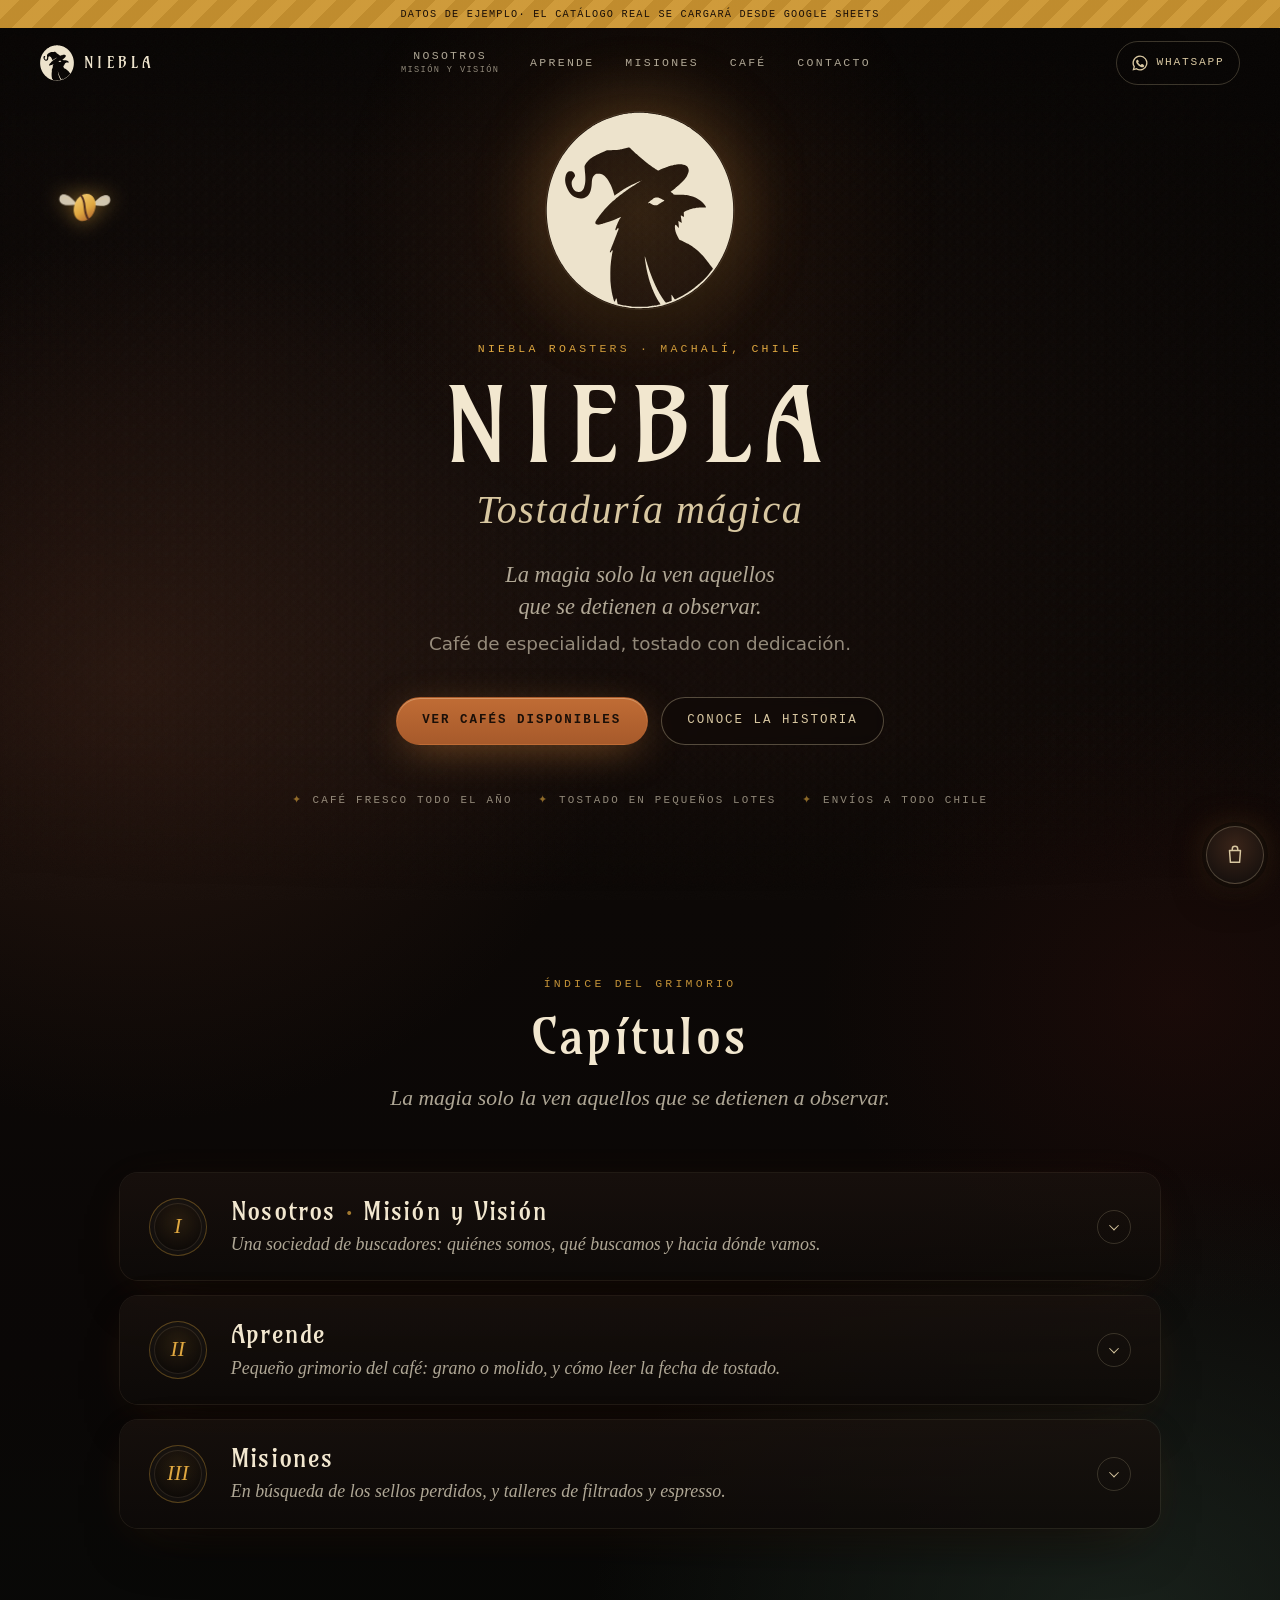
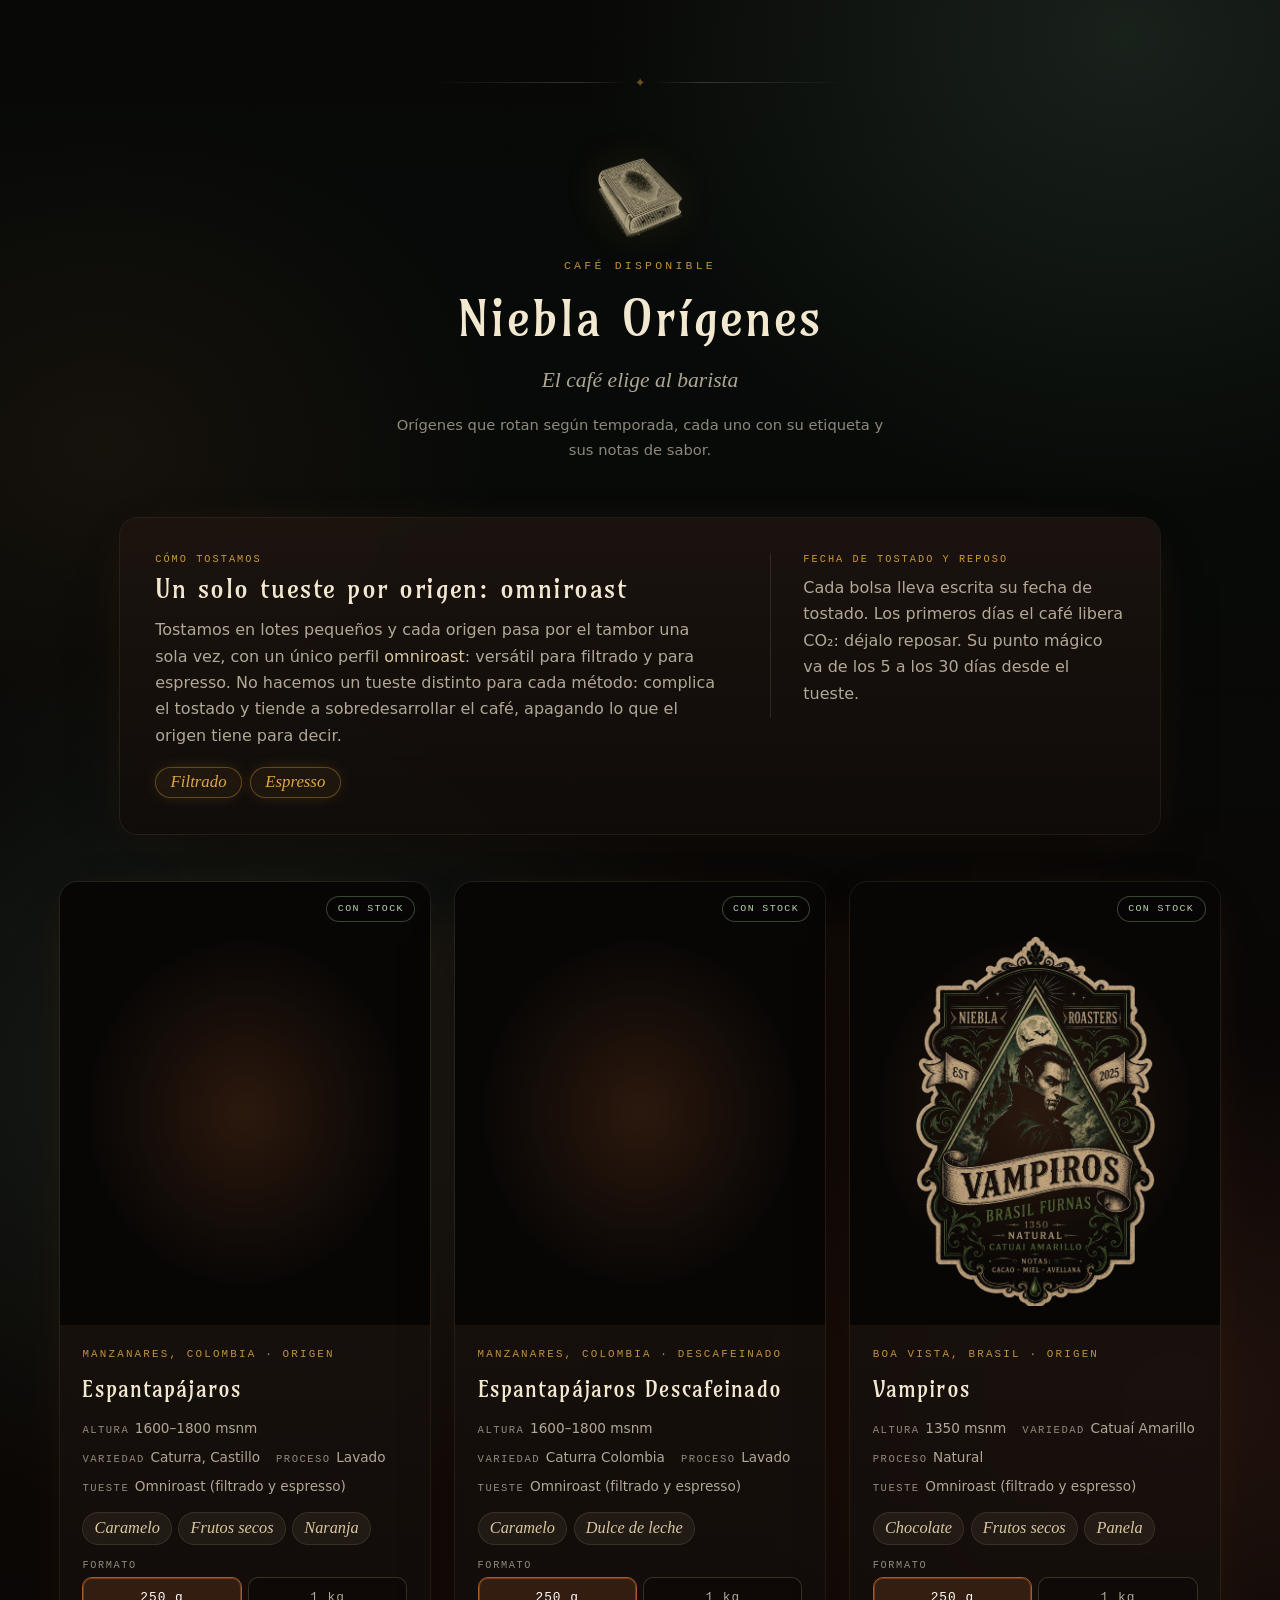
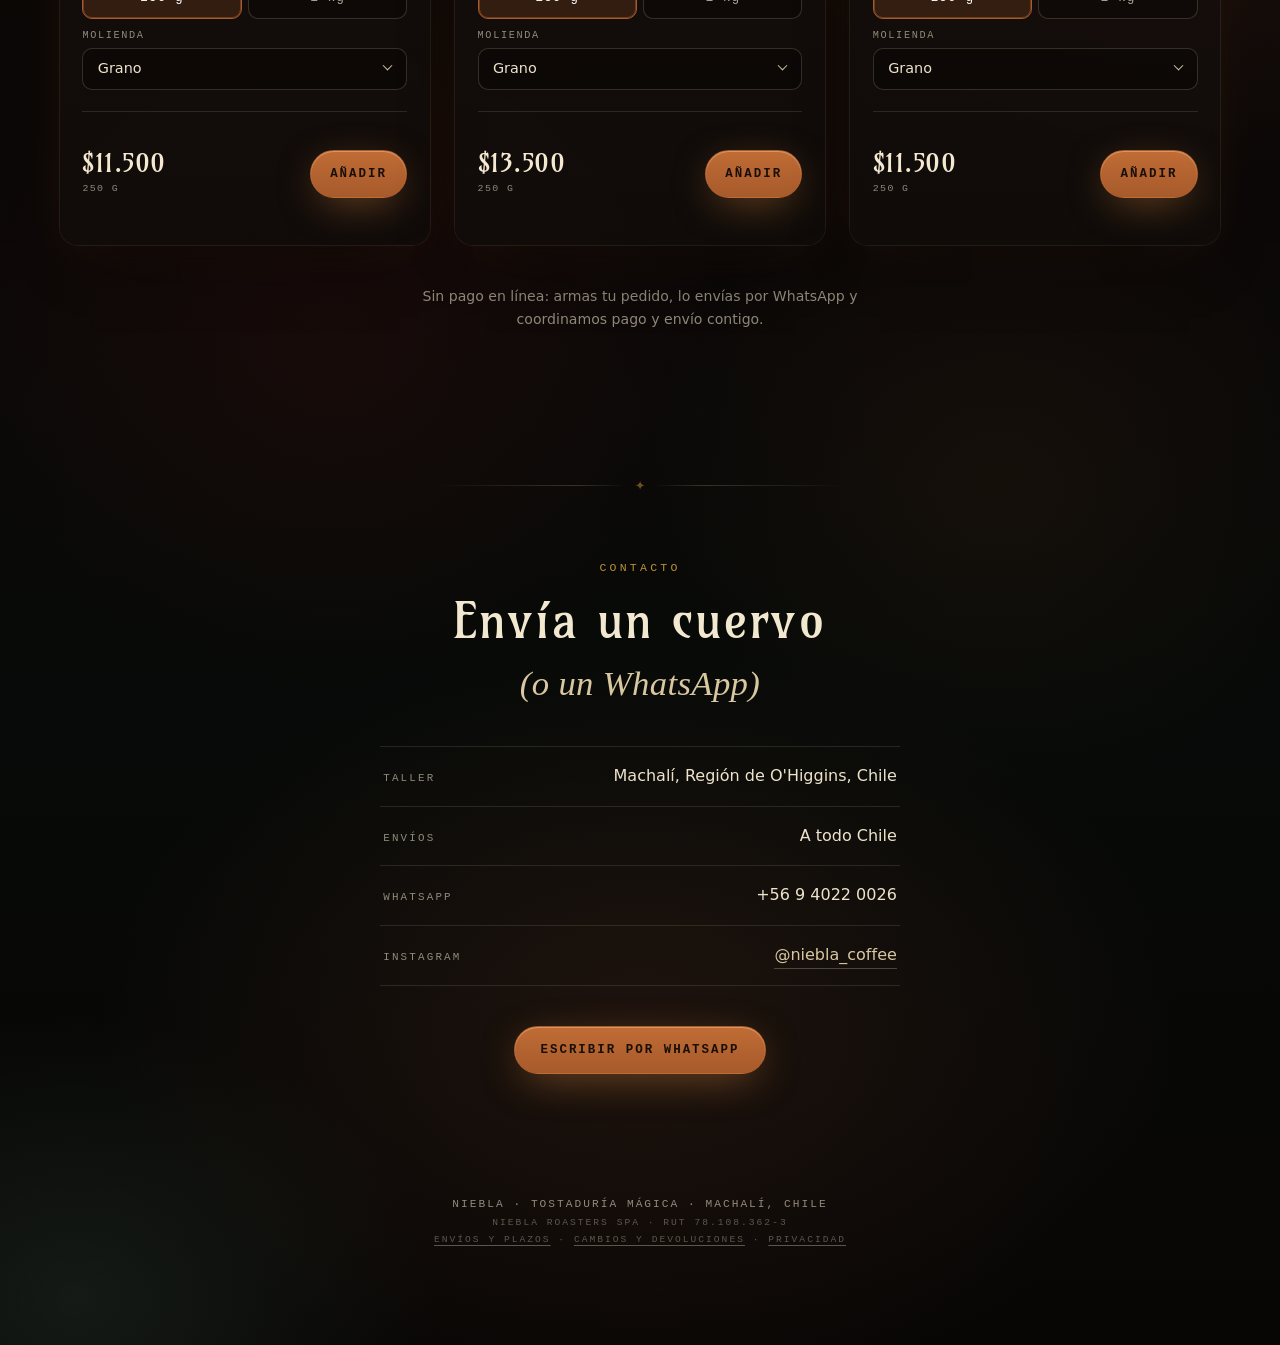
==== index.html @ 3a35108a "Vuelo orgánico del grano dorado: rumbo suave, inclinación, flotación y aleteo" ====
<!doctype html>
<html lang="es-CL">
<head>
  <meta charset="utf-8">
  <meta http-equiv="Content-Security-Policy" content="default-src 'self'; script-src 'self' 'sha256-qOhFsq0QMV2REqNwk5hGH5bZE9SkX6gt6yeyKdYPv+U='; style-src 'self' 'unsafe-inline' https://fonts.googleapis.com; font-src 'self' https://fonts.gstatic.com; img-src 'self' data: https:; connect-src 'self' https://docs.google.com https://*.googleusercontent.com https://script.google.com; manifest-src 'self'; base-uri 'self'; object-src 'none'; form-action 'self' https://wa.me https://api.whatsapp.com; upgrade-insecure-requests">
  <meta name="viewport" content="width=device-width, initial-scale=1, viewport-fit=cover">
  <title>Niebla · Tostaduría mágica en Machalí, Chile | Café de especialidad</title>
  <meta name="description" content="Niebla es una tostaduría de café de especialidad en Machalí, Chile. Café tostado con dedicación en pequeños lotes, talleres de filtrados y espresso. Envíos a todo Chile.">
  <meta name="theme-color" content="#080605">
  <link rel="icon" href="assets/niebla-emblema-solido.svg" type="image/svg+xml">
  <link rel="icon" href="assets/favicon-32.png" type="image/png" sizes="32x32">
  <link rel="icon" href="assets/favicon-192.png" type="image/png" sizes="192x192">
  <link rel="apple-touch-icon" href="assets/apple-touch-icon.png">
  <!-- URL pública (GitHub Pages). Si se usa dominio propio, cambiarla aquí, en og:*, JSON-LD y SITE_URL de app.js -->
  <link rel="canonical" href="https://nieblacoffee.cl/">

  <!-- Open Graph / redes -->
  <meta property="og:type" content="website">
  <meta property="og:locale" content="es_CL">
  <meta property="og:site_name" content="Niebla · Tostaduría mágica">
  <meta property="og:title" content="Niebla · Tostaduría mágica — Café de especialidad en Machalí">
  <meta property="og:description" content="Café de especialidad tostado con dedicación en Machalí, Chile. Mira el café disponible y pide directo por WhatsApp. Envíos a todo Chile.">
  <meta property="og:url" content="https://nieblacoffee.cl/">
  <meta property="og:image" content="https://nieblacoffee.cl/assets/og-niebla.jpg?v=3">
  <meta property="og:image:width" content="1200">
  <meta property="og:image:height" content="630">
  <meta name="twitter:card" content="summary_large_image">

  <link rel="preconnect" href="https://fonts.googleapis.com">
  <link rel="preconnect" href="https://fonts.gstatic.com" crossorigin>
  <link rel="preload" href="assets/fonts/amarante.woff2" as="font" type="font/woff2" crossorigin>
  <link href="https://fonts.googleapis.com/css2?family=Cormorant+Garamond:ital,wght@0,400;0,500;1,400;1,500&family=Inter:wght@400;500;600&family=IBM+Plex+Mono:wght@400;500&display=swap" rel="stylesheet">
  <link rel="stylesheet" href="styles.css?v=20261102f">
  <script>document.documentElement.classList.add("js")</script>

  <script type="application/ld+json">
  {
    "@context": "https://schema.org",
    "@type": ["Store", "CafeOrCoffeeShop"],
    "@id": "https://nieblacoffee.cl/#niebla",
    "name": "Niebla | Tostaduría mágica",
    "alternateName": "Niebla Roasters",
    "description": "Tostaduría de café de especialidad en Machalí, Chile. Tostado con dedicación. Envíos a todo Chile.",
    "url": "https://nieblacoffee.cl/",
    "logo": "https://nieblacoffee.cl/assets/niebla-emblema-solido.png",
    "image": "https://nieblacoffee.cl/assets/og-niebla.jpg?v=3",
    "telephone": "+56940220026",
    "servesCuisine": "Café de especialidad",
    "priceRange": "$$",
    "currenciesAccepted": "CLP",
    "address": {
      "@type": "PostalAddress",
      "addressLocality": "Machalí",
      "addressRegion": "Región del Libertador General Bernardo O'Higgins",
      "addressCountry": "CL"
    },
    "areaServed": { "@type": "Country", "name": "Chile" },
    "sameAs": ["https://www.instagram.com/niebla_coffee/"]
  }
  </script>
</head>
<body>
  <a class="skip" href="#cafe">Saltar al café disponible</a>

  <!-- Atmósfera: gradiente continuo + niebla + grano. Todo detrás del contenido. -->
  <div class="atmos" aria-hidden="true"></div>
  <canvas id="fog" aria-hidden="true"></canvas>
  <div class="grain" aria-hidden="true"></div>

  <div id="dev-banner" class="dev-banner" hidden>Datos de ejemplo<span class="dev-banner__more"> · el catálogo real se cargará desde Google Sheets</span></div>

  <header class="nav" id="nav">
    <a href="#portada" class="nav__brand" aria-label="Niebla, ir al inicio">
      <img src="assets/niebla-emblema.svg" alt="" width="34" height="36">
      <span>Niebla</span>
    </a>
    <nav class="nav__links" aria-label="Secciones">
      <a href="#nosotros" data-nav="nosotros" class="nav__stack"><span>Nosotros</span><span class="sr-only"> · </span><small>Misión y Visión</small></a>
      <a href="#aprende" data-nav="aprende">Aprende</a>
      <a href="#misiones" data-nav="misiones">Misiones</a>
      <a href="#cafe" data-nav="cafe">Café</a>
      <a href="#contacto" data-nav="contacto">Contacto</a>
    </nav>
    <div class="nav__actions">
    <a class="nav__wa js-wa" data-wa="Hola Niebla, vengo desde la web y tengo una consulta." href="https://wa.me/56940220026" target="_blank" rel="noopener" aria-label="Escribir por WhatsApp">
      <svg viewBox="0 0 24 24" width="18" height="18" aria-hidden="true"><path fill="currentColor" d="M12 2a10 10 0 0 0-8.6 15.1L2 22l5-1.3A10 10 0 1 0 12 2Zm0 18.2a8.2 8.2 0 0 1-4.2-1.2l-.3-.2-3 .8.8-2.9-.2-.3A8.2 8.2 0 1 1 12 20.2Zm4.5-6.1c-.2-.1-1.5-.7-1.7-.8-.2-.1-.4-.1-.6.1l-.8 1c-.1.2-.3.2-.5.1a6.7 6.7 0 0 1-3.3-2.9c-.3-.4.2-.4.7-1.3.1-.2 0-.3 0-.4l-.8-1.8c-.2-.5-.4-.4-.6-.4h-.5a1 1 0 0 0-.7.3 3 3 0 0 0-.9 2.2 5.2 5.2 0 0 0 1.1 2.8 11.9 11.9 0 0 0 4.6 4c1.7.7 2.3.8 3.2.7.5-.1 1.5-.6 1.7-1.2.2-.6.2-1.1.1-1.2l-.5-.2Z"/></svg>
      <span>WhatsApp</span>
    </a>
    <button class="nav__toggle" id="menu-toggle" type="button" aria-expanded="false" aria-controls="menu" aria-label="Abrir menú">
      <span class="nav__burger" aria-hidden="true"><i></i><i></i><i></i></span>
    </button>
    </div>
  </header>

  <!-- Menú de celular: panel lateral con el índice de capítulos -->
  <div class="menu" id="menu" hidden>
    <div class="menu__backdrop" data-close-menu></div>
    <nav class="menu__panel" aria-label="Menú principal">
      <p class="menu__kicker">Índice del grimorio</p>
      <ol class="menu__list">
        <li><a href="#nosotros" data-nav="nosotros"><span class="menu__n">I</span><span class="menu__t">Nosotros<span class="sr-only"> · </span><small class="menu__sub">Misión y Visión</small></span></a></li>
        <li><a href="#aprende" data-nav="aprende"><span class="menu__n">II</span><span class="menu__t">Aprende</span></a></li>
        <li><a href="#misiones" data-nav="misiones"><span class="menu__n">III</span><span class="menu__t">Misiones</span></a></li>
        <li><a href="#cafe" data-nav="cafe"><span class="menu__n menu__n--glyph">✦</span><span class="menu__t">Café</span></a></li>
        <li><a href="#contacto" data-nav="contacto"><span class="menu__n menu__n--glyph">✦</span><span class="menu__t">Contacto</span></a></li>
      </ol>
      <p class="menu__foot">Machalí, Chile · Envíos a todo Chile<br><a href="https://www.instagram.com/niebla_coffee/" target="_blank" rel="noopener">@niebla_coffee</a></p>
    </nav>
  </div>

  <main>
    <!-- PORTADA -->
    <section id="portada" class="hero">
      <div class="hero__inner">
        <div class="hero__medallion reveal">
          <img src="assets/niebla-emblema.svg" alt="Niebla" width="200" height="210">
        </div>
        <p class="kicker reveal">Niebla Roasters · Machalí, Chile</p>
        <h1 class="hero__title reveal">Niebla<span class="hero__dash"> — </span><em>Tostaduría mágica</em></h1>
        <p class="hero__tagline reveal">La magia solo la ven aquellos que se detienen a observar.<br><span>Café de especialidad, tostado con dedicación.</span></p>
        <div class="hero__cta reveal">
          <a href="#cafe" class="btn btn--primary">Ver cafés disponibles</a>
          <a href="#nosotros" class="btn btn--ghost">Conoce la historia</a>
        </div>
        <ul class="hero__claims reveal" aria-label="Lo que nos define">
          <li>Café fresco todo el año</li>
          <li>Tostado en pequeños lotes</li>
          <li>Envíos a todo Chile</li>
        </ul>
      </div>
    </section>

    <!-- CAPÍTULOS: índice seleccionable. El contenido completo queda en el DOM (SEO); se despliega al tocar. -->
    <section id="capitulos" class="section chapters" aria-labelledby="capitulos-title">
      <div class="wrap">
        <header class="section__head section__head--center reveal">
          <p class="kicker">Índice del grimorio</p>
          <h2 id="capitulos-title">Capítulos</h2>
          <p class="section__sub">La magia solo la ven aquellos que se detienen a observar.</p>
        </header>
        <div class="chapters__list reveal">
        <article class="chapter" id="nosotros">
          <h3 class="chapter__h">
            <button class="chapter__toggle" type="button" id="nosotros-tab" aria-expanded="false" aria-controls="nosotros-body">
              <span class="chapter__seal" aria-hidden="true"><span>I</span></span>
              <span class="chapter__txt">
                <span class="chapter__title">Nosotros <span class="chapter__dot">·</span> Misión y Visión</span>
                <span class="chapter__teaser">Una sociedad de buscadores: quiénes somos, qué buscamos y hacia dónde vamos.</span>
              </span>
              <span class="chapter__chev" aria-hidden="true"></span>
            </button>
          </h3>
          <div class="chapter__body" id="nosotros-body" role="region" aria-labelledby="nosotros-tab">
            <div class="chapter__clip">
              <div class="chapter__mist" aria-hidden="true"></div>
              <div class="chapter__content story story__grid">
            <header class="section__head">
              <img class="emblem emblem--hat" src="assets/emblema-sombrero.webp" alt="" width="360" height="327" loading="lazy" decoding="async">
              <h4 class="chapter__display">Detrás de la niebla</h4>
            </header>
            <div class="story__text">
              <h3 class="story__label">¿Quiénes somos?</h3>
              <p class="lead">Somos una sociedad de buscadores.</p>
              <p>Personas que alguna vez probaron el café de Niebla y sintieron que algo cambió. No nos definimos por títulos ni etiquetas, sino por la inquietud que nos une. Somos lectores, pensadores, creadores, observadores. Nos inspira la alquimia del conocimiento, pero con los pies en la tierra: trabajamos con productores comprometidos, tostamos con precisión, y servimos con intención. Niebla no es solo un lugar, es una forma de ver.</p>
            </div>
            <ul class="story__pillars story__pillars--two">
              <li class="card"><span class="pillar__n">i</span><h3>Misión</h3><p>En Niebla, buscamos cultivar momentos de pausa y profundidad. Nuestra misión es ofrecer café que inspire conversación, reflexión y descubrimiento. Cada taza es una invitación a explorar lo invisible: lo que se piensa, lo que se siente, lo que se transforma. Trabajamos con respeto por el origen, atención al detalle y una curiosidad constante por lo que aún no sabemos.</p></li>
              <li class="card"><span class="pillar__n">ii</span><h3>Visión</h3><p>Queremos ser un punto de encuentro para quienes valoran el conocimiento, la sensibilidad y la búsqueda. En Niebla, el café no es solo bebida: es lenguaje, es ritual, es herramienta. Imaginamos una comunidad que crece a través del intercambio, donde cada persona que ha probado nuestro café se convierte en parte de una red silenciosa pero vibrante. Una sociedad que evoluciona con cada conversación, cada idea compartida, cada taza servida.</p></li>
            </ul>

              </div>
            </div>
          </div>
        </article>
        <article class="chapter" id="aprende">
          <h3 class="chapter__h">
            <button class="chapter__toggle" type="button" id="aprende-tab" aria-expanded="false" aria-controls="aprende-body">
              <span class="chapter__seal" aria-hidden="true"><span>II</span></span>
              <span class="chapter__txt">
                <span class="chapter__title">Aprende</span>
                <span class="chapter__teaser">Pequeño grimorio del café: grano o molido, y cómo leer la fecha de tostado.</span>
              </span>
              <span class="chapter__chev" aria-hidden="true"></span>
            </button>
          </h3>
          <div class="chapter__body" id="aprende-body" role="region" aria-labelledby="aprende-tab">
            <div class="chapter__clip">
              <div class="chapter__mist" aria-hidden="true"></div>
              <div class="chapter__content learn">
            <header class="section__head section__head--center">
              <h4 class="chapter__display">Pequeño grimorio del café</h4>
              <p class="section__sub">Lo justo para elegir mejor y preparar con intención.</p>
            </header>

            <div class="learn__grid">
              <article class="card learn__card">
                <p class="learn__tag">Grano o molido</p>
                <h3>El aroma vive en el grano</h3>
                <p>Molido, el café pierde aromas en días. Si tienes molino, compra en grano y muele justo antes. Si no, te lo molemos según tu método.</p>
              </article>
              <article class="card learn__card learn__card--date">
                <p class="learn__tag">Cómo leer la fecha de tostado</p>
                <h3>El café también necesita reposar</h3>
                <ol class="timeline">
                  <li><strong>Días 0–4</strong><span>Recién salido del tambor. Libera CO₂; espera un poco.</span></li>
                  <li><strong>Días 5–30</strong><span>Punto mágico: aromas y dulzor en su mejor momento.</span></li>
                  <li><strong>30–60 días</strong><span>Sigue rico, pero se va apagando. Guárdalo cerrado, lejos de luz y calor.</span></li>
                </ol>
                <p class="learn__foot">Por eso cada bolsa de Niebla lleva escrita su fecha de tostado, no solo una fecha de vencimiento.</p>
              </article>
            </div>

              </div>
            </div>
          </div>
        </article>
        <article class="chapter" id="misiones">
          <h3 class="chapter__h">
            <button class="chapter__toggle" type="button" id="misiones-tab" aria-expanded="false" aria-controls="misiones-body">
              <span class="chapter__seal" aria-hidden="true"><span>III</span></span>
              <span class="chapter__txt">
                <span class="chapter__title">Misiones</span>
                <span class="chapter__teaser">En búsqueda de los sellos perdidos, y talleres de filtrados y espresso.</span>
              </span>
              <span class="chapter__chev" aria-hidden="true"></span>
            </button>
          </h3>
          <div class="chapter__body" id="misiones-body" role="region" aria-labelledby="misiones-tab">
            <div class="chapter__clip">
              <div class="chapter__mist" aria-hidden="true"></div>
              <div class="chapter__content missions">
            <header class="section__head section__head--center">
              <h4 class="chapter__display">En búsqueda de los sellos perdidos</h4>
              <p class="section__sub">Brujos y brujas de Niebla: una nueva misión ha comenzado.</p>
            </header>
            <p class="quest__intro">Cada bolsa de 250 g guarda un secreto perteneciente a la orden. Dos pruebas, dos recompensas:</p>
            <div class="missions__grid quest__grid">
              <article class="card mission quest">
                <p class="learn__tag">Primera prueba</p>
                <h3>Las tarjetas de Niebla</h3>
                <p>Reúne cinco tarjetas de Niebla y obtén un 10% de descuento en tu próxima compra.</p>
                <p class="mission__price"><span>5 tarjetas</span> = 10% de descuento</p>
              </article>
              <article class="card mission quest">
                <p class="learn__tag">Segunda prueba</p>
                <h3>Los sellos de lacre</h3>
                <p>Reúne diez sellos de lacre y canjéalos por un café de 100 g seleccionado al azar por el brujo tostador.</p>
                <p class="mission__price"><span>10 sellos</span> = 1 café de 100 g</p>
              </article>
            </div>
            <p class="quest__foot">El destino decidirá qué origen llega a tus manos: Colombia, Brasil, Bolivia u otros cafés ocultos dentro de nuestra colección. Cada tarjeta y cada sello son prueba de tu recorrido dentro de la sociedad secreta del café. <em>La búsqueda ya comenzó.</em></p>

            <header class="section__head section__head--center missions__sub">
              <p class="kicker">Talleres</p>
              <h4 class="chapter__display">Talleres para aprendices</h4>
              <p class="section__sub">Jornadas prácticas para entender el café más allá de una receta.</p>
            </header>
            <div class="missions__grid">
              <article class="card mission">
                <h3>Atelier de Filtrados</h3>
                <p>Extracción y TDS, calibración de recetas, agua, percolación e inmersión, y cómo conservar tu café.</p>
                <p class="mission__price"><span>$60.000</span> por alumno</p>
              </article>
              <article class="card mission">
                <h3>Atelier de Espresso</h3>
                <p>Uso de la máquina, fundamentos de extracción, distribución y tampeo, y cómo calibrar un café desde cero.</p>
                <p class="mission__price"><span>$80.000</span> por alumno</p>
              </article>
            </div>
            <p class="missions__cta"><a class="btn btn--ghost" href="#contacto">Consultar talleres</a></p>

              </div>
            </div>
          </div>
        </article>
        </div>
      </div>
    </section>

    <!-- CAFÉ DISPONIBLE (Niebla Orígenes): siempre visible -->
    <section id="cafe" class="section shop">
      <div class="wrap">
        <header class="section__head section__head--center reveal">
          <img class="emblem emblem--book" src="assets/emblema-libro.webp" alt="" width="360" height="337" loading="lazy" decoding="async">
          <p class="kicker">Café disponible</p>
          <h2>Niebla Orígenes</h2>
          <p class="section__sub">El café elige al barista</p>
          <p class="section__note">Orígenes que rotan según temporada, cada uno con su etiqueta y sus notas de sabor.</p>
        </header>
        <div class="card roast-intro reveal">
          <div class="roast-intro__main">
            <p class="learn__tag">Cómo tostamos</p>
            <h3>Un solo tueste por origen: omniroast</h3>
            <p>Tostamos en lotes pequeños y cada origen pasa por el tambor una sola vez, con un único perfil <strong>omniroast</strong>: versátil para filtrado y para espresso. No hacemos un tueste distinto para cada método: complica el tostado y tiende a sobredesarrollar el café, apagando lo que el origen tiene para decir.</p>
            <ul class="omni__uses" aria-label="Sirve para"><li>Filtrado</li><li>Espresso</li></ul>
          </div>
          <div class="roast-intro__side">
            <p class="learn__tag">Fecha de tostado y reposo</p>
            <p>Cada bolsa lleva escrita su fecha de tostado. Los primeros días el café libera CO₂: déjalo reposar. Su punto mágico va de los 5 a los 30 días desde el tueste.</p>
          </div>
        </div>
        <div id="products" class="products" aria-live="polite">
          <p class="products__loading">Invocando el catálogo…</p>
        </div>
        <p class="shop__note reveal">Sin pago en línea: armas tu pedido, lo envías por WhatsApp y coordinamos pago y envío contigo.</p>
      </div>
    </section>

    <!-- CONTACTO: siempre visible -->
    <section id="contacto" class="section contact">
      <div class="wrap contact__inner reveal">
        <p class="kicker">Contacto</p>
        <h2>Envía un cuervo<br><em>(o un WhatsApp)</em></h2>
        <ul class="contact__list">
          <li><span class="contact__label">Taller</span>Machalí, Región de O'Higgins, Chile</li>
          <li><span class="contact__label">Envíos</span>A todo Chile</li>
          <li><span class="contact__label">WhatsApp</span><span>+56 9 4022 0026</span></li>
          <li><span class="contact__label">Instagram</span><a href="https://www.instagram.com/niebla_coffee/" target="_blank" rel="noopener">@niebla_coffee</a></li>
        </ul>
        <a class="btn btn--primary js-wa" href="https://wa.me/56940220026" data-wa="Hola Niebla, vengo desde la web y tengo una consulta (cafés, pedidos o talleres)." target="_blank" rel="noopener">Escribir por WhatsApp</a>
      </div>
    </section>
  </main>

  <footer class="footer">
    <p>Niebla · Tostaduría mágica · Machalí, Chile</p>
    <p class="footer__small">Niebla Roasters SpA · RUT 78.108.362-3</p>
    <p class="footer__small footer__links"><a href="envios.html">Envíos y plazos</a> · <a href="cambios.html">Cambios y devoluciones</a> · <a href="privacidad.html">Privacidad</a></p>
  </footer>

  <!-- Carrito -->
  <button class="cart-fab" id="cart-open" type="button" aria-controls="cart" aria-expanded="false" aria-label="Abrir carrito">
    <svg viewBox="0 0 24 24" width="22" height="22" aria-hidden="true"><path fill="none" stroke="currentColor" stroke-width="1.6" stroke-linecap="round" stroke-linejoin="round" d="M6 7h12l-1 13H7L6 7Zm3 0V5.5a3 3 0 0 1 6 0V7"/></svg>
    <span class="cart-fab__count" id="cart-count" hidden>0</span>
  </button>

  <div class="cart-layer">
  <div class="cart-backdrop" id="cart-backdrop" hidden></div>
  <aside class="cart" id="cart" role="dialog" aria-modal="true" aria-labelledby="cart-title" aria-hidden="true">
    <header class="cart__head">
      <h2 id="cart-title">Tu pedido</h2>
      <button class="cart__close" id="cart-close" type="button" aria-label="Cerrar carrito">×</button>
    </header>
    <div class="cart__body">
      <ul class="cart__items" id="cart-items"></ul>
      <button type="button" class="cart-rec" id="cart-rec" hidden></button>
      <p class="cart__empty" id="cart-empty">Tu caldero está vacío.<br><a href="#cafe" data-close-cart>Ver cafés disponibles</a></p>
      <form class="checkout" id="checkout" novalidate>
        <h3 class="checkout__title">Tus datos</h3>
          <div class="field">
            <label for="co-name"><span>Nombre y apellido</span></label>
            <input type="text" id="co-name" name="name" autocomplete="name" placeholder="Ej: Morgana Pérez" required aria-required="true" aria-describedby="co-name-err">
            <p class="field__err" id="co-name-err" aria-live="polite"></p>
          </div>
        <fieldset class="checkout__tipo">
          <legend><span>Tipo de pedido</span></legend>
          <div class="tipo">
            <label class="tipo__opt"><input type="radio" name="tipo" value="retiro"><span class="tipo__card"><strong>Retiro en tienda</strong><small>Coordinas el retiro con Carlos por WhatsApp</small></span></label>
            <label class="tipo__opt"><input type="radio" name="tipo" value="envio"><span class="tipo__card"><strong>Envío a domicilio</strong><small>Te lo enviamos a todo Chile</small></span></label>
          </div>
          <p class="field__err" id="co-tipo-err" aria-live="polite"></p>
        </fieldset>
        <div class="ship" id="ship" aria-hidden="true">
          <div class="ship__inner" id="ship-inner">
            <div class="ship__grid">
          <div class="field">
            <label for="co-rut"><span>RUT</span></label>
            <input type="text" id="co-rut" name="rut" autocomplete="off" placeholder="12.345.678-9" required aria-required="true" aria-describedby="co-rut-err" inputmode="text" maxlength="12">
            <p class="field__err" id="co-rut-err" aria-live="polite"></p>
          </div>
          <div class="field">
            <label for="co-phone"><span>Teléfono</span></label>
            <input type="tel" id="co-phone" name="phone" autocomplete="tel" placeholder="+56 9 1234 5678" required aria-required="true" aria-describedby="co-phone-err" inputmode="tel" maxlength="16">
            <p class="field__err" id="co-phone-err" aria-live="polite"></p>
          </div>
          <div class="field field--full">
            <label for="co-email"><span>Correo <em>(opcional)</em></span></label>
            <input type="email" id="co-email" name="email" autocomplete="email" placeholder="tu@correo.cl" aria-describedby="co-email-err">
            <p class="field__err" id="co-email-err" aria-live="polite"></p>
          </div>
          <div class="field field--full">
            <label for="co-region"><span>Región</span></label>
            <div class="select"><select id="co-region" name="region" autocomplete="address-level1" required>
              <option value="Arica y Parinacota">Arica y Parinacota</option>
              <option value="Tarapacá">Tarapacá</option>
              <option value="Antofagasta">Antofagasta</option>
              <option value="Atacama">Atacama</option>
              <option value="Coquimbo">Coquimbo</option>
              <option value="Valparaíso">Valparaíso</option>
              <option value="Metropolitana de Santiago">Metropolitana de Santiago</option>
              <option value="Libertador General Bernardo O&#39;Higgins" selected>Libertador General Bernardo O&#39;Higgins</option>
              <option value="Maule">Maule</option>
              <option value="Ñuble">Ñuble</option>
              <option value="Biobío">Biobío</option>
              <option value="La Araucanía">La Araucanía</option>
              <option value="Los Ríos">Los Ríos</option>
              <option value="Los Lagos">Los Lagos</option>
              <option value="Aysén del General Carlos Ibáñez del Campo">Aysén del General Carlos Ibáñez del Campo</option>
              <option value="Magallanes y de la Antártica Chilena">Magallanes y de la Antártica Chilena</option>
            </select></div>
          </div>
          <div class="field">
            <label for="co-city"><span>Ciudad</span></label>
            <input type="text" id="co-city" name="city" autocomplete="address-level2" placeholder="Ej: Rancagua" required aria-required="true" aria-describedby="co-city-err">
            <p class="field__err" id="co-city-err" aria-live="polite"></p>
          </div>
          <div class="field">
            <label for="co-comuna"><span>Comuna</span></label>
            <input type="text" id="co-comuna" name="comuna" autocomplete="address-level3" placeholder="Ej: Machalí" required aria-required="true" aria-describedby="co-comuna-err">
            <p class="field__err" id="co-comuna-err" aria-live="polite"></p>
          </div>
          <div class="field field--full">
            <label for="co-street"><span>Calle y número</span></label>
            <input type="text" id="co-street" name="street" autocomplete="address-line1" placeholder="Ej: Av. San Juan 1234" required aria-required="true" aria-describedby="co-street-err">
            <p class="field__err" id="co-street-err" aria-live="polite"></p>
          </div>
          <div class="field field--full">
            <label for="co-depto"><span>Depto / casa <em>(opcional)</em></span></label>
            <input type="text" id="co-depto" name="depto" autocomplete="address-line2" placeholder="Ej: Depto 302" aria-describedby="co-depto-err">
            <p class="field__err" id="co-depto-err" aria-live="polite"></p>
          </div>
          <div class="field field--full">
            <label for="co-ref"><span>Referencia para el repartidor <em>(opcional)</em></span></label>
            <textarea id="co-ref" name="ref" rows="2" maxlength="160" placeholder="Ej: portón negro, tocar timbre"></textarea>
          </div>
            </div>
            <p class="ship__note">El costo de despacho se coordina por WhatsApp.</p>
          </div>
        </div>
        <section class="pago" id="pago" aria-labelledby="pago-title" hidden>
          <h3 class="checkout__title" id="pago-title">Forma de pago</h3>
          <fieldset class="checkout__tipo">
            <legend class="sr-only">Forma de pago</legend>
            <div class="tipo" id="pago-opts">
              <label class="tipo__opt" id="pago-efectivo"><input type="radio" name="pago" value="efectivo"><span class="tipo__card"><strong>Efectivo</strong><small>Pagas al retirar</small></span></label>
              <label class="tipo__opt"><input type="radio" name="pago" value="transferencia"><span class="tipo__card"><strong>Transferencia</strong><small>A la cuenta de Niebla</small></span></label>
            </div>
            <p class="pago__note" id="pago-note" hidden>Para envíos el pago es solo por transferencia.</p>
            <p class="pago__note" id="cash-note" hidden>Todo pago en efectivo debe ser con el monto exacto, ya que Chill Coffee es solo un punto de venta.</p>
            <p class="field__err" id="co-pago-err" aria-live="polite"></p>
          </fieldset>
          <div class="bank" id="bank" hidden>
            <p class="bank__title">Datos para transferir</p>
            <dl class="bank__list">
            <div class="bank__row"><dt>Titular</dt><dd><span data-bank="titular">Niebla Roasters SpA</span><button type="button" class="bank__copy" data-copy="titular" aria-label="Copiar titular">Copiar</button></dd></div>
            <div class="bank__row"><dt>RUT</dt><dd><span data-bank="rut">78.108.362-3</span><button type="button" class="bank__copy" data-copy="rut" aria-label="Copiar rut">Copiar</button></dd></div>
            <div class="bank__row"><dt>Banco</dt><dd><span data-bank="banco">Mercado Pago</span><button type="button" class="bank__copy" data-copy="banco" aria-label="Copiar banco">Copiar</button></dd></div>
            <div class="bank__row"><dt>Tipo de cuenta</dt><dd><span data-bank="tipo">Cuenta Vista</span><button type="button" class="bank__copy" data-copy="tipo" aria-label="Copiar tipo de cuenta">Copiar</button></dd></div>
            <div class="bank__row"><dt>Número de cuenta</dt><dd><span data-bank="cuenta">1088227491</span><button type="button" class="bank__copy" data-copy="cuenta" aria-label="Copiar número de cuenta">Copiar</button></dd></div>
            <div class="bank__row"><dt>Correo</dt><dd><span data-bank="correo">niebla.tostaduria@gmail.com</span><button type="button" class="bank__copy" data-copy="correo" aria-label="Copiar correo">Copiar</button></dd></div>
            </dl>
            <button type="button" class="btn btn--ghost btn--block bank__all" data-copy="all">Copiar todos los datos</button>
            <p class="bank__hint">Envía el comprobante por WhatsApp para confirmar tu pedido.</p>
            <p class="sr-only" id="copy-status" aria-live="polite"></p>
          </div>
        </section>
      </form>
    </div>
    <footer class="cart__foot" id="cart-foot">
      <div class="cart__total"><span>Total</span><strong id="cart-total">$0</strong></div>
      <p class="cart__status" id="cart-status" aria-live="polite"></p>
      <a class="btn btn--primary btn--block" id="cart-send" href="https://wa.me/56940220026" target="_blank" rel="noopener" aria-describedby="cart-status">Enviar pedido por WhatsApp</a>
      <p class="cart__hint">No se cobra nada aquí. Carlos confirma stock, pago y envío por WhatsApp.</p>
    </footer>
  </aside>
  </div>

  <div class="toast" id="toast" role="status" aria-live="polite"></div>

  <!-- Grano dorado: abre el quiz "Encuentra tu café" -->
  <div class="bean" id="bean" hidden>
    <button type="button" class="bean__btn" id="bean-open" aria-label="Encuentra tu café" aria-haspopup="dialog" aria-controls="quiz-dialog">
      <svg viewBox="0 0 64 48" width="56" height="42" aria-hidden="true" focusable="false">
        <defs><linearGradient id="bean-g" x1="0" y1="0" x2="1" y2="1"><stop offset="0" stop-color="#F6D27A"/><stop offset=".55" stop-color="#E0A840"/><stop offset="1" stop-color="#A75A2B"/></linearGradient></defs>
        <g class="bean__wing bean__wing--l"><path d="M22 22 C10 8 2 12 3 19 C4 25 13 26 22 24Z" fill="#EDE3CC" fill-opacity=".85"/><path d="M21 23 C13 15 7 15 6 19" stroke="#D8C7A1" stroke-width="1" fill="none"/></g>
        <g class="bean__wing bean__wing--r"><path d="M42 22 C54 8 62 12 61 19 C60 25 51 26 42 24Z" fill="#EDE3CC" fill-opacity=".85"/><path d="M43 23 C51 15 57 15 58 19" stroke="#D8C7A1" stroke-width="1" fill="none"/></g>
        <ellipse cx="32" cy="27" rx="12" ry="16" fill="url(#bean-g)" transform="rotate(18 32 27)"/>
        <path d="M27 13 C35 20 29 32 37 41" stroke="#4A281B" stroke-width="2.2" fill="none" stroke-linecap="round"/>
      </svg>
    </button>
  </div>
  <dialog class="quiz-dialog" id="quiz-dialog" aria-labelledby="quiz-title">
    <div id="quiz" class="card quiz">
      <button type="button" class="quiz-dialog__close" id="quiz-close" aria-label="Cerrar">×</button>
      <p class="learn__tag">Encuentra tu café</p>
      <h3 id="quiz-title">¿Qué origen te espera?</h3>
      <div id="quiz-body" aria-live="polite"></div>
    </div>
  </dialog>

  <script src="app.js?v=20261102f" defer></script>
</body>
</html>
---- styles.css ----
/* ==========================================================================
   Niebla · Tostaduría mágica — estilos (vanilla, sin build)
   ========================================================================== */
/* Tipografía oficial de Niebla (Amarante, SIL OFL 1.1), autoalojada */
@font-face {
  font-family: "Amarante";
  src: url("assets/fonts/amarante.woff2") format("woff2"), url("assets/fonts/amarante.ttf") format("truetype");
  font-weight: 400; font-style: normal; font-display: swap;
}
:root {
  --charcoal: #080605;
  --espresso: #4A281B;
  --copper: #A75A2B;
  --parchment: #D8C7A1;
  --forest: #1D2720;
  --gold: #E0A840;
  --red: #8E2A22;

  --ink: #EDE3CC;           /* texto principal sobre oscuro */
  --ink-soft: rgba(237, 227, 204, .72);
  --ink-faint: rgba(237, 227, 204, .58);
  --line: rgba(216, 199, 161, .14);

  --f-title: "Amarante", "Times New Roman", serif;
  --f-accent: "Cormorant Garamond", Georgia, serif;
  --f-body: "Inter", system-ui, -apple-system, "Segoe UI", sans-serif;
  --f-mono: "IBM Plex Mono", ui-monospace, "SFMono-Regular", Menlo, monospace;

  --radius: 18px;
  --glow: 0 0 0 1px rgba(216, 199, 161, .09), 0 30px 60px -30px rgba(0, 0, 0, .9), 0 10px 50px -18px rgba(167, 90, 43, .28);
  --glow-hover: 0 0 0 1px rgba(224, 168, 64, .18), 0 34px 70px -30px rgba(0, 0, 0, .9), 0 14px 70px -14px rgba(167, 90, 43, .45);
  --ease: cubic-bezier(.22, .8, .24, 1);
}

*, *::before, *::after { box-sizing: border-box; }
[hidden] { display: none !important; }
html { overflow-x: hidden; scroll-behavior: smooth; -webkit-text-size-adjust: 100%; scroll-padding-top: 72px; }
@media (prefers-reduced-motion: reduce) { html { scroll-behavior: auto; } }
body {
  margin: 0;
  min-height: 100vh;
  background: var(--charcoal);
  color: var(--ink);
  font: 400 16px/1.65 var(--f-body);
  -webkit-font-smoothing: antialiased;
  text-rendering: optimizeLegibility;
  overflow-x: clip;
  position: relative;
}
img, svg { display: block; max-width: 100%; }
a { color: inherit; }
button, input, select { font: inherit; color: inherit; }
::selection { background: rgba(224, 168, 64, .35); color: #fff; }

.skip { position: absolute; left: -9999px; top: 8px; z-index: 100; background: var(--parchment); color: var(--charcoal); padding: .5rem 1rem; border-radius: 8px; }
.skip:focus { left: 8px; }

:focus-visible { outline: 2px solid var(--gold); outline-offset: 3px; border-radius: 6px; }

/* ---------- Atmósfera continua (sin cortes entre secciones) ---------- */
.atmos {
  position: absolute; inset: 0; z-index: -3; pointer-events: none;
  /* Un solo gradiente largo para toda la página: las secciones son transparentes. */
  /* Notas de color: lavados grandes y difusos de la paleta (espresso, cobre, bosque, rojo profundo)
     repartidos a lo largo del documento. Base casi negra (~RGB 8-12) entre ellos. */
  background:
    radial-gradient(ellipse max(55vw, 420px) 70vh at 10% 15%, rgba(74, 40, 27, .42), transparent 70%),
    radial-gradient(ellipse max(40vw, 320px) 50vh at 92% 22%, rgba(120, 30, 24, .13), transparent 70%),
    radial-gradient(ellipse max(60vw, 460px) 75vh at 88% 36%, rgba(29, 39, 32, .8), transparent 70%),
    radial-gradient(ellipse max(45vw, 360px) 55vh at 8% 45%, rgba(167, 90, 43, .09), transparent 70%),
    radial-gradient(ellipse max(58vw, 440px) 70vh at 18% 59%, rgba(29, 39, 32, .75), transparent 70%),
    radial-gradient(ellipse max(48vw, 380px) 60vh at 92% 66%, rgba(74, 40, 27, .38), transparent 70%),
    radial-gradient(ellipse max(44vw, 340px) 55vh at 26% 78%, rgba(120, 30, 24, .12), transparent 70%),
    radial-gradient(ellipse max(40vw, 320px) 50vh at 78% 81%, rgba(167, 90, 43, .08), transparent 70%),
    radial-gradient(ellipse max(60vw, 460px) 60vh at 50% 93%, rgba(74, 40, 27, .34), transparent 70%),
    radial-gradient(ellipse max(40vw, 320px) 45vh at 6% 99%, rgba(29, 39, 32, .6), transparent 70%),
    linear-gradient(180deg,
      #080605 0%,
      #0A0706 10%,
      #0C0806 20%,
      #0A0706 30%,
      #070A08 40%,
      #080A08 48%,
      #0A0706 58%,
      #0C0806 67%,
      #0B0807 76%,
      #070A08 86%,
      #080605 100%);
}
#fog {
  position: fixed; inset: 0; width: 100%; height: 100%;
  z-index: -2; pointer-events: none;
  opacity: .5;
  /* bordes difuminados: la niebla nunca termina en una línea */
  -webkit-mask-image: linear-gradient(180deg, transparent, #000 18%, #000 82%, transparent);
  mask-image: linear-gradient(180deg, transparent, #000 18%, #000 82%, transparent);
}
.grain {
  position: fixed; inset: 0; z-index: -1; pointer-events: none; opacity: .018;
  background-image: url("data:image/svg+xml;utf8,<svg xmlns='http://www.w3.org/2000/svg' width='160' height='160'><filter id='n'><feTurbulence type='fractalNoise' baseFrequency='.9' numOctaves='2' stitchTiles='stitch'/><feColorMatrix values='0 0 0 0 1  0 0 0 0 .95  0 0 0 0 .85  0 0 0 .9 0'/></filter><rect width='100%' height='100%' filter='url(%23n)'/></svg>");
}

/* Sin halos por sección: el color vive en las 'notas' de .atmos y la luz de vela en el medallón y las tarjetas. */
.section { position: relative; padding: clamp(3rem, 6vw, 4.5rem) 0; }

/* Ornamento suave entre secciones */
.section + .section > .wrap::before {
  grid-column: 1 / -1; width: 100%;
  content: "✦"; display: block; text-align: center; color: rgba(224, 168, 64, .45);
  font-size: .8rem; letter-spacing: 0; margin: 0 auto clamp(2.5rem, 6vw, 4rem);
  background: linear-gradient(90deg, transparent, rgba(216, 199, 161, .22) 35%, transparent 47%, transparent 53%, rgba(216, 199, 161, .22) 65%, transparent) center / 100% 1px no-repeat;
  max-width: 420px;
}

.wrap { width: min(1160px, 100% - 2.5rem); margin-inline: auto; }

/* ---------- Tipografía ---------- */
h1, h2, h3 { font-family: var(--f-title); font-weight: 500; letter-spacing: .04em; line-height: 1.15; margin: 0; color: #F2E7CF; }
h2 { font-size: clamp(1.9rem, 4.6vw, 3.1rem); text-wrap: balance; }
h3 { font-size: 1.12rem; letter-spacing: .06em; }
em { font-family: var(--f-accent); font-style: italic; font-weight: 400; letter-spacing: .01em; }
.kicker {
  font: 500 .72rem/1.4 var(--f-mono); letter-spacing: .28em; text-transform: uppercase;
  color: var(--gold); opacity: .85; margin: 0 0 1rem;
}
.section__head { margin-bottom: clamp(2rem, 5vw, 3.5rem); }
.section__head--center { text-align: center; max-width: 720px; margin-inline: auto; }
.section__sub { color: var(--ink-soft); font-family: var(--f-accent); font-size: clamp(1.15rem, 2.4vw, 1.35rem); font-style: italic; margin: 1rem 0 0; }
.lead { font-family: var(--f-accent); font-size: clamp(1.35rem, 3vw, 1.7rem); line-height: 1.4; color: var(--ink); margin-top: 0; }

/* ---------- Botones ---------- */
.btn {
  display: inline-flex; align-items: center; justify-content: center; gap: .6rem;
  min-height: 48px; padding: .8rem 1.6rem; border-radius: 999px;
  font: 500 .78rem/1.3 var(--f-mono); letter-spacing: .16em; text-transform: uppercase; text-decoration: none; text-align: center;
  border: 1px solid transparent; cursor: pointer;
  transition: transform .4s var(--ease), box-shadow .4s var(--ease), background-color .4s, border-color .4s, color .4s;
}
.btn--primary {
  background: linear-gradient(180deg, #c06c35, var(--copper));
  color: #1a0f08; font-weight: 600;
  box-shadow: 0 10px 40px -10px rgba(224, 140, 64, .55), inset 0 1px 0 rgba(255, 230, 190, .35);
}
.btn--primary:hover { transform: translateY(-2px); box-shadow: 0 14px 50px -8px rgba(224, 140, 64, .7), inset 0 1px 0 rgba(255, 230, 190, .4); }
.btn--ghost { border-color: rgba(216, 199, 161, .35); color: var(--parchment); background: rgba(8, 6, 5, .25); backdrop-filter: blur(4px); }
.btn--ghost:hover { border-color: var(--gold); color: #fff; transform: translateY(-2px); }
.btn--block { width: 100%; }
.btn[disabled], .btn[aria-disabled="true"] { opacity: .45; cursor: not-allowed; transform: none; box-shadow: none; }

/* ---------- Nav ---------- */
.nav {
  position: fixed; top: 0; left: 0; right: 0; z-index: 40;
  display: flex; align-items: center; justify-content: space-between; gap: 1rem;
  padding: .8rem clamp(1rem, 4vw, 2.5rem);
  padding-top: max(.8rem, env(safe-area-inset-top));
  transition: background-color .5s, backdrop-filter .5s, box-shadow .5s;
}
.nav.is-scrolled { background: rgba(8, 6, 5, .55); backdrop-filter: blur(14px) saturate(1.2); -webkit-backdrop-filter: blur(14px) saturate(1.2); box-shadow: 0 1px 0 var(--line); }
.dev-banner:not([hidden]) ~ .nav { top: 28px; }
.nav__brand { display: flex; align-items: center; gap: .6rem; text-decoration: none; font: 400 .95rem/1 var(--f-title); letter-spacing: .3em; text-transform: uppercase; }
.nav__links { display: none; gap: clamp(1rem, 2.4vw, 2.2rem); }
.nav__links a { font: 400 .72rem/1 var(--f-mono); letter-spacing: .2em; text-transform: uppercase; text-decoration: none; color: var(--ink-soft); transition: color .3s; }
.nav__links a:hover { color: var(--gold); }
.nav__wa { display: inline-flex; align-items: center; gap: .45rem; text-decoration: none; color: var(--parchment); font: 500 .7rem/1 var(--f-mono); letter-spacing: .16em; text-transform: uppercase; padding: .6rem .9rem; border: 1px solid rgba(216, 199, 161, .25); border-radius: 999px; transition: border-color .3s, color .3s; }
.nav__wa:hover { border-color: var(--gold); color: #fff; }
.nav__wa span { display: none; }
.nav__actions { display: flex; align-items: center; gap: .55rem; }
/* Sección activa (desktop y panel) */
.nav__links a { position: relative; padding: .35rem 0; }
.nav__links a::after { content: ""; position: absolute; left: 50%; right: 50%; bottom: -.35rem; height: 1px; background: var(--gold); box-shadow: 0 0 10px rgba(224, 168, 64, .8); opacity: 0; transition: left .45s var(--ease), right .45s var(--ease), opacity .45s; }
.nav__links a.is-active { color: var(--gold); text-shadow: 0 0 16px rgba(224, 168, 64, .45); }
.nav__links a.is-active::after { left: 0; right: 0; opacity: 1; }

/* Botón hamburguesa (solo celular / tablet) */
.nav__toggle { display: inline-grid; place-items: center; width: 44px; height: 44px; padding: 0; border-radius: 50%; border: 1px solid rgba(216, 199, 161, .25); background: rgba(8, 6, 5, .35); cursor: pointer; transition: border-color .3s, box-shadow .3s; }
.nav__toggle:hover, .nav__toggle[aria-expanded="true"] { border-color: var(--gold); box-shadow: 0 0 18px rgba(224, 168, 64, .25); }
.nav__burger { position: relative; width: 18px; height: 12px; }
.nav__burger i { position: absolute; left: 0; right: 0; height: 1.5px; border-radius: 2px; background: var(--parchment); transition: transform .4s var(--ease), opacity .3s, top .4s var(--ease); }
.nav__burger i:nth-child(1) { top: 0; }
.nav__burger i:nth-child(2) { top: 5.25px; }
.nav__burger i:nth-child(3) { top: 10.5px; }
.nav__toggle[aria-expanded="true"] .nav__burger i:nth-child(1) { top: 5.25px; transform: rotate(45deg); }
.nav__toggle[aria-expanded="true"] .nav__burger i:nth-child(2) { opacity: 0; }
.nav__toggle[aria-expanded="true"] .nav__burger i:nth-child(3) { top: 5.25px; transform: rotate(-45deg); }
.nav__wa { min-height: 44px; min-width: 44px; justify-content: center; }
@media (min-width: 900px) { .nav__links { display: flex; } .nav__wa span { display: inline; } .nav__toggle, .menu { display: none !important; } }

/* Panel del menú (debajo del encabezado, que sigue visible con WhatsApp y el botón cerrar) */
body.menu-open { overflow: hidden; }
body.menu-open .nav { background: rgba(8, 6, 5, .92); backdrop-filter: blur(14px); -webkit-backdrop-filter: blur(14px); box-shadow: 0 1px 0 var(--line); }
body.menu-open .cart-fab { opacity: 0; pointer-events: none; }
.menu { position: fixed; inset: 0; z-index: 38; }
.menu__backdrop { position: absolute; inset: 0; background: rgba(4, 3, 3, .62); backdrop-filter: blur(4px); -webkit-backdrop-filter: blur(4px); opacity: 0; transition: opacity .45s var(--ease); }
.menu__panel {
  position: absolute; top: 0; right: 0; bottom: 0; width: min(380px, 86vw); overflow-y: auto; overscroll-behavior: contain;
  display: flex; flex-direction: column;
  padding: calc(5.4rem + env(safe-area-inset-top)) 1.8rem calc(2rem + env(safe-area-inset-bottom));
  background:
    radial-gradient(90% 45% at 100% 0%, rgba(167, 90, 43, .16), transparent 70%),
    radial-gradient(80% 40% at 0% 100%, rgba(29, 39, 32, .5), transparent 70%),
    linear-gradient(180deg, #0c0907, #080605 60%, #090807);
  border-left: 1px solid var(--line);
  box-shadow: -30px 0 80px -20px rgba(0, 0, 0, .9), -10px 0 60px -30px rgba(224, 150, 70, .25);
  transform: translateX(104%); transition: transform .55s var(--ease);
}
.dev-banner:not([hidden]) ~ .menu .menu__panel { padding-top: calc(7.2rem + env(safe-area-inset-top)); }
.menu.is-open .menu__backdrop { opacity: 1; }
.menu.is-open .menu__panel { transform: none; }
.menu__kicker { font: 500 .64rem/1.2 var(--f-mono); letter-spacing: .24em; text-transform: uppercase; color: var(--gold); opacity: .85; margin: 0 0 1.2rem; }
.menu__list { list-style: none; margin: 0; padding: 0; counter-reset: none; }
.menu__list li { border-bottom: 1px solid var(--line); opacity: 0; transform: translateX(14px); transition: opacity .5s var(--ease), transform .5s var(--ease); }
.menu__list li:first-child { border-top: 1px solid var(--line); }
.menu.is-open .menu__list li { opacity: 1; transform: none; }
.menu.is-open .menu__list li:nth-child(2) { transition-delay: .05s; }
.menu.is-open .menu__list li:nth-child(3) { transition-delay: .1s; }
.menu.is-open .menu__list li:nth-child(4) { transition-delay: .15s; }
.menu.is-open .menu__list li:nth-child(5) { transition-delay: .2s; }
.menu__list a { display: flex; align-items: baseline; gap: 1.1rem; padding: 1.05rem .3rem; text-decoration: none; color: var(--ink); transition: color .3s, text-shadow .3s; }
.menu__n { flex: none; width: 2.2rem; font: italic 500 1.25rem/1 var(--f-accent); color: var(--gold); opacity: .7; }
.menu__t { font: 500 1.45rem/1.1 var(--f-title); letter-spacing: .08em; }
.menu__list a:hover, .menu__list a:focus-visible { color: #fff; }
.menu__list a.is-active { color: var(--gold); text-shadow: 0 0 22px rgba(224, 168, 64, .45); }
.menu__list a.is-active .menu__n { opacity: 1; }
.menu__list a.is-active .menu__t::after { content: ""; display: inline-block; width: 6px; height: 6px; margin-left: .7rem; vertical-align: middle; border-radius: 50%; background: var(--gold); box-shadow: 0 0 10px var(--gold); }
.menu__foot { margin: auto 0 0; padding-top: 2rem; font: 400 .66rem/1.9 var(--f-mono); letter-spacing: .16em; text-transform: uppercase; color: var(--ink-faint); }
.menu__foot a { color: var(--parchment); text-decoration: none; border-bottom: 1px solid rgba(216, 199, 161, .3); }
@media (prefers-reduced-motion: reduce) {
  .menu__panel, .menu__backdrop, .menu__list li, .nav__burger i, .nav__links a::after { transition: none !important; }
  .menu__list li { transform: none; }
}

.dev-banner {
  position: fixed; top: 0; left: 0; right: 0; z-index: 45; height: 28px;
  display: flex; align-items: center; justify-content: center; text-align: center;
  font: 500 .64rem/1.2 var(--f-mono); letter-spacing: .12em; text-transform: uppercase;
  background: repeating-linear-gradient(135deg, rgba(224, 168, 64, .92) 0 14px, rgba(208, 152, 50, .92) 14px 28px);
  color: #1a0f08; padding: 0 .75rem; white-space: nowrap; overflow: hidden;
}
.dev-banner__more { display: none; }
@media (min-width: 640px) { .dev-banner__more { display: inline; } }

/* ---------- Portada ---------- */
.hero {
  position: relative; min-height: 100svh; display: grid; place-items: center;
  padding: 7rem 1.25rem 6rem; text-align: center; isolation: isolate; overflow-x: clip;
}
.hero__medallion::before { /* luz de vela concentrada en el medallón */
  content: ""; position: absolute; inset: -110%; border-radius: 50%; z-index: -1; pointer-events: none;
  background: radial-gradient(closest-side, rgba(224, 150, 70, .17), rgba(167, 90, 43, .05) 50%, transparent);
  animation: candle 6s ease-in-out infinite;
}
@keyframes candle { 0%, 100% { opacity: .85; } 40% { opacity: 1; } 55% { opacity: .78; } 70% { opacity: .95; } }
.hero__inner { max-width: 880px; }
.hero__medallion { position: relative; width: clamp(132px, 30vw, 188px); margin: 0 auto 2rem; border-radius: 50%; box-shadow: 0 0 0 1px rgba(216, 199, 161, .12), 0 0 80px -6px rgba(224, 150, 70, .35), 0 30px 60px -20px #000; animation: float 9s ease-in-out infinite; }
.hero__medallion img { width: 100%; height: auto; border-radius: 50%; }
@keyframes float { 0%, 100% { transform: translateY(0); } 50% { transform: translateY(-8px); } }
.hero__title { font-size: clamp(2.9rem, 11vw, 6.4rem); font-weight: 500; letter-spacing: .14em; text-transform: uppercase; line-height: 1; }
.hero__title em { display: block; margin-top: .9rem; font-size: clamp(1.5rem, 4.4vw, 2.5rem); letter-spacing: .04em; text-transform: none; color: var(--parchment); }
.hero__dash { position: absolute; width: 1px; height: 1px; overflow: hidden; clip: rect(0 0 0 0); } /* guion solo para lectores/SEO */
.hero__tagline { text-wrap: balance; margin: 1.8rem auto 0; max-width: 40ch; font-family: var(--f-accent); font-style: italic; font-size: clamp(1.15rem, 2.6vw, 1.4rem); line-height: 1.45; color: var(--ink-soft); }
.hero__tagline span { display: block; margin-top: .5rem; font-family: var(--f-body); font-style: normal; font-size: .82em; color: var(--ink-faint); }
.hero__cta { display: flex; flex-wrap: wrap; gap: .8rem; justify-content: center; margin-top: 2.4rem; }
.hero__claims { list-style: none; padding: 0; margin: 3rem auto 0; display: flex; flex-wrap: wrap; justify-content: center; gap: .5rem 1.6rem; font: 400 .68rem/1.4 var(--f-mono); letter-spacing: .2em; text-transform: uppercase; color: var(--ink-faint); }
.hero__claims li { display: flex; align-items: center; gap: .6rem; }
.hero__claims li::before { content: "✦"; color: var(--gold); opacity: .6; font-size: .7rem; }

/* ---------- Tarjetas "luz de vela" ---------- */
.card {
  position: relative; border-radius: var(--radius);
  background: linear-gradient(180deg, rgba(30, 21, 16, .82), rgba(17, 12, 10, .86));
  box-shadow: var(--glow);
  backdrop-filter: blur(6px); -webkit-backdrop-filter: blur(6px);
  transition: box-shadow .6s var(--ease), transform .6s var(--ease);
}
.card:hover { box-shadow: var(--glow-hover); }

/* ---------- Nosotros ---------- */
.story__grid { display: grid; gap: 1.5rem 4rem; }
.story__text p { color: var(--ink-soft); max-width: 60ch; }
.story__text .lead { color: var(--ink); }
.story__pillars { list-style: none; padding: 0; margin: 2rem 0 0; display: grid; gap: 1rem; }
.story__pillars .card { padding: 1.5rem 1.5rem 1.4rem; }
.story__pillars p { margin: .5rem 0 0; color: var(--ink-soft); font-size: .95rem; }
.story__pillars--two .card { padding: 1.8rem 1.8rem 1.7rem; }
.story__pillars--two p { font-size: 1rem; line-height: 1.7; }
.story__label { font: 500 .7rem/1.2 var(--f-mono); letter-spacing: .22em; text-transform: uppercase; color: var(--gold); margin: 0 0 .9rem; opacity: .9; }
.story__text .lead { font-family: var(--f-title); font-size: clamp(1.45rem, 3.2vw, 2rem); line-height: 1.25; letter-spacing: .02em; margin: 0 0 1rem; }
.emblem { display: block; height: auto; opacity: .88; filter: drop-shadow(0 0 22px rgba(224, 168, 64, .22)); margin-bottom: 1.2rem; }
.emblem--hat { width: clamp(84px, 11vw, 120px); }
.emblem--book { width: clamp(64px, 8vw, 88px); margin-inline: auto; opacity: .8; }
.section__note { margin: .9rem auto 0; max-width: 52ch; font-size: .92rem; color: var(--ink-faint); }
.pillar__n { display: block; font: italic 500 1.4rem/1 var(--f-accent); color: var(--gold); margin-bottom: .6rem; opacity: .8; }
@media (min-width: 900px) {
  .story__grid { grid-template-columns: 1fr 1.2fr; align-items: start; }
  .story__pillars { grid-column: 1 / -1; grid-template-columns: repeat(3, 1fr); gap: 1.4rem; }
  .story__pillars--two { grid-template-columns: repeat(2, 1fr); }
}

/* ---------- Productos ---------- */
.products { display: grid; gap: 1.6rem; grid-template-columns: repeat(auto-fill, minmax(min(100%, 320px), 1fr)); }
/* Con 2 columnas (tablet), un café impar al final queda centrado en vez de colgar a la izquierda */
@media (min-width: 706px) and (max-width: 1050px) { .products > .product:last-child:nth-child(odd) { grid-column: 1 / -1; justify-self: center; width: calc((100% - 1.6rem) / 2); } }
.products__loading, .products__error { grid-column: 1 / -1; text-align: center; color: var(--ink-faint); font-family: var(--f-accent); font-style: italic; font-size: 1.2rem; }
.product { display: flex; flex-direction: column; overflow: hidden; }
.product__media { position: relative; aspect-ratio: 4 / 3; overflow: hidden; background: radial-gradient(70% 70% at 50% 58%, rgba(167, 90, 43, .34), rgba(20, 14, 11, 0) 70%), linear-gradient(180deg, rgba(0,0,0,.25), rgba(0,0,0,0)); }
.product__media img, .product__media svg { width: 100%; height: 100%; object-fit: cover; }
.product__media svg { object-fit: contain; }
/* Etiquetas reales: se muestran completas, sobre negro, con brillo de vela */
.product__media--label { aspect-ratio: 5 / 6; padding: 3.2rem 1.4rem 1.2rem; background: radial-gradient(60% 55% at 50% 52%, rgba(167, 90, 43, .22), rgba(8, 6, 5, 0) 72%), #080605; }
.product__media--label img { object-fit: contain; mix-blend-mode: lighten; /* el negro de la etiqueta se funde con el fondo */ transition: transform .8s cubic-bezier(.2, .7, .2, 1); }
.product:hover .product__media--label img { transform: scale(1.025); }
.product__badges { position: absolute; top: .9rem; left: .9rem; right: .9rem; display: flex; flex-wrap: wrap; gap: .4rem; justify-content: flex-end; }
.badge { font: 500 .62rem/1 var(--f-mono); letter-spacing: .14em; text-transform: uppercase; padding: .45rem .65rem; border-radius: 999px; background: rgba(8, 6, 5, .6); border: 1px solid rgba(216, 199, 161, .2); color: var(--parchment); backdrop-filter: blur(6px); }
.badge--ok { color: #b9d3b0; border-color: rgba(150, 190, 140, .35); }
.badge--low { color: #ffd38a; border-color: rgba(224, 168, 64, .5); }
.badge--out { color: #f1b3aa; border-color: rgba(200, 80, 70, .5); background: rgba(90, 20, 16, .55); }
.product__body { padding: 1.4rem 1.4rem 1.5rem; display: flex; flex-direction: column; gap: .9rem; flex: 1; }
.product__origin { font: 400 .68rem/1.4 var(--f-mono); letter-spacing: .2em; text-transform: uppercase; color: var(--gold); opacity: .85; margin: 0; }
.product__name { font-size: 1.4rem; letter-spacing: .05em; }
.product__meta { display: flex; flex-wrap: wrap; gap: .4rem 1rem; margin: 0; font-size: .85rem; color: var(--ink-soft); }
.product__meta dt { display: inline; color: var(--ink-faint); font: 400 .66rem/1 var(--f-mono); letter-spacing: .14em; text-transform: uppercase; margin-right: .35rem; }
.product__meta dd { display: inline; margin: 0; }
.roast-dots { display: inline-flex; gap: 3px; vertical-align: middle; margin-left: .35rem; }
.roast-dots i { width: 7px; height: 7px; border-radius: 50%; background: rgba(216, 199, 161, .18); }
.roast-dots i.on { background: var(--copper); box-shadow: 0 0 6px rgba(167, 90, 43, .7); }
.notes { display: flex; flex-wrap: wrap; gap: .4rem; list-style: none; padding: 0; margin: 0; }
.notes li { font-family: var(--f-accent); font-style: italic; font-size: 1.02rem; padding: .15rem .7rem; border-radius: 999px; background: rgba(216, 199, 161, .07); border: 1px solid rgba(216, 199, 161, .12); color: var(--parchment); }
.product__desc { margin: 0; color: var(--ink-soft); font-size: .92rem; }
.product__opts { display: grid; gap: .7rem; margin-top: auto; }
.opt-label { display: block; font: 400 .64rem/1 var(--f-mono); letter-spacing: .16em; text-transform: uppercase; color: var(--ink-faint); margin-bottom: .45rem; }
.seg { display: flex; gap: .4rem; }
.seg button {
  flex: 1; min-height: 42px; border-radius: 10px; border: 1px solid rgba(216, 199, 161, .2); background: rgba(8, 6, 5, .35);
  font: 500 .8rem/1 var(--f-mono); letter-spacing: .08em; cursor: pointer; color: var(--ink-soft); transition: all .3s;
}
.seg button[aria-pressed="true"] { border-color: var(--copper); background: rgba(167, 90, 43, .22); color: #fff; box-shadow: inset 0 0 0 1px rgba(167, 90, 43, .5); }
.seg button.is-out { text-decoration: line-through; opacity: .5; }
.select { position: relative; }
.select select {
  width: 100%; min-height: 42px; appearance: none; -webkit-appearance: none; border-radius: 10px; padding: 0 2.4rem 0 .9rem;
  border: 1px solid rgba(216, 199, 161, .2); background: rgba(8, 6, 5, .45); font-size: .9rem; cursor: pointer;
}
.select select option { background: #16110e; color: var(--ink); }
.select::after { content: ""; position: absolute; right: 1rem; top: 50%; width: 7px; height: 7px; border-right: 1.5px solid var(--parchment); border-bottom: 1.5px solid var(--parchment); transform: translateY(-70%) rotate(45deg); pointer-events: none; }
.product__buy { display: flex; align-items: center; justify-content: space-between; gap: 1rem; margin-top: .4rem; padding-top: 1rem; border-top: 1px solid var(--line); }
.price { font: 500 1.55rem/1 var(--f-title); letter-spacing: .02em; color: #F4E9D0; }
.price small { display: block; font: 400 .62rem/1.4 var(--f-mono); letter-spacing: .14em; color: var(--ink-faint); text-transform: uppercase; margin-top: .3rem; }
.product__buy .btn { padding-inline: 1.2rem; }
.product.is-out .product__media { filter: grayscale(.8) brightness(.7); }
.shop__note { text-align: center; margin: 2.5rem auto 0; max-width: 52ch; font-size: .88rem; color: var(--ink-faint); }

/* ---------- Aprende ---------- */
.roast-scale { max-width: 640px; margin: 0 auto 2.5rem; }
.roast-scale__bar { height: 8px; border-radius: 99px; background: linear-gradient(90deg, #c9a46a, #a46a3a 30%, var(--copper) 45%, var(--espresso) 72%, #1d110b); box-shadow: 0 0 30px rgba(167, 90, 43, .35); }
.roast-scale__labels { display: flex; justify-content: space-between; margin-top: .7rem; font: 400 .66rem/1 var(--f-mono); letter-spacing: .2em; text-transform: uppercase; color: var(--ink-faint); }
.learn__grid { display: grid; gap: 1.2rem; grid-template-columns: repeat(auto-fit, minmax(min(100%, 250px), 1fr)); }
.learn__card { padding: 1.6rem; }
.learn__card p { color: var(--ink-soft); font-size: .94rem; margin: .7rem 0 0; }
.learn__card h3 { margin-top: .2rem; }
.learn__tag { font: 500 .64rem/1.2 var(--f-mono) !important; letter-spacing: .2em; text-transform: uppercase; color: var(--gold) !important; margin: 0 0 .6rem !important; opacity: .9; }
.learn__card--wide { grid-column: 1 / -1; }
.timeline { list-style: none; padding: 0; margin: 1.3rem 0 0; display: grid; gap: .8rem; counter-reset: t; }
.timeline li { display: grid; gap: .2rem; padding: .9rem 1rem; border-left: 2px solid var(--copper); background: linear-gradient(90deg, rgba(167, 90, 43, .12), transparent); border-radius: 0 10px 10px 0; }
.timeline li:nth-child(2) { border-color: var(--gold); background: linear-gradient(90deg, rgba(224, 168, 64, .14), transparent); }
.timeline li:nth-child(3) { border-color: rgba(216, 199, 161, .35); background: linear-gradient(90deg, rgba(216, 199, 161, .06), transparent); }
.timeline strong { font: 500 .95rem/1.2 var(--f-title); letter-spacing: .05em; color: #F4E9D0; }
.timeline span { color: var(--ink-soft); font-size: .92rem; }
.learn__foot { font-family: var(--f-accent); font-style: italic; font-size: 1.1rem !important; }
@media (min-width: 900px) { .timeline { grid-template-columns: repeat(3, 1fr); } }

/* ---------- Misiones ---------- */
.missions__grid { display: grid; gap: 1.4rem; grid-template-columns: repeat(auto-fit, minmax(min(100%, 340px), 1fr)); max-width: 940px; margin-inline: auto; }
.mission { padding: 2rem 1.8rem; display: flex; flex-direction: column; gap: .8rem; overflow: hidden; }
.mission::after { content: ""; position: absolute; right: -120px; top: -120px; width: 320px; height: 320px; border-radius: 50%; background: radial-gradient(closest-side, rgba(224, 150, 70, .12), transparent); pointer-events: none; }
.mission h3 { font-size: 1.5rem; }
.mission p { margin: 0; color: var(--ink-soft); }
.mission__price { margin: auto 0 .6rem !important; padding-top: .8rem; font: 400 .72rem/1 var(--f-mono); letter-spacing: .16em; text-transform: uppercase; color: var(--ink-faint) !important; }
.mission__price span { display: block; font: 500 2.3rem/1 var(--f-title); letter-spacing: .03em; color: var(--gold); margin-bottom: .4rem; text-shadow: 0 0 30px rgba(224, 168, 64, .3); }
.mission .btn { align-self: flex-start; }
.quest__intro { text-align: center; max-width: 54ch; margin: -1rem auto 2.2rem; color: var(--ink); font-family: var(--f-accent); font-size: clamp(1.15rem, 2.4vw, 1.3rem); }
.quest { border-color: rgba(142, 42, 34, .35); }
.quest::after { background: radial-gradient(closest-side, rgba(142, 42, 34, .2), transparent); }
.quest .mission__price { margin-top: auto !important; }
.quest .mission__price span { font-size: 1.9rem; color: #e7b56a; }
.quest__foot { text-align: center; max-width: 60ch; margin: 2.2rem auto 0; color: var(--ink-soft); font-size: .95rem; }
.quest__foot em { display: block; margin-top: .6rem; font-family: var(--f-accent); font-size: 1.2rem; color: var(--gold); }
.missions__sub { margin-top: clamp(4rem, 9vw, 6.5rem); }
.missions__cta { text-align: center; margin: 2rem 0 0; }

/* ---------- Contacto ---------- */
.contact__inner { text-align: center; max-width: 720px; }
.contact h2 em { font-size: .7em; color: var(--parchment); }
.contact__list { list-style: none; padding: 0; margin: 2.5rem auto; display: grid; gap: 0; max-width: 520px; text-align: left; }
.contact__list li { display: flex; justify-content: space-between; align-items: baseline; gap: 1rem; padding: 1rem .2rem; border-bottom: 1px solid var(--line); color: var(--ink); }
.contact__list li:first-child { border-top: 1px solid var(--line); }
.contact__list a { color: var(--parchment); text-decoration: none; border-bottom: 1px solid rgba(216, 199, 161, .3); }
.contact__list a:hover { color: var(--gold); border-color: var(--gold); }
.contact__label { font: 400 .68rem/1.9 var(--f-mono); letter-spacing: .2em; text-transform: uppercase; color: var(--ink-faint); }
.contact__list li > :last-child, .contact__list li { text-align: right; }
.contact__list li .contact__label { text-align: left; }

.footer { text-align: center; padding: 3rem 1rem calc(6rem + env(safe-area-inset-bottom)); color: var(--ink-faint); font: 400 .7rem/1.8 var(--f-mono); letter-spacing: .18em; text-transform: uppercase; }
.footer p { margin: 0; text-wrap: balance; }
.select select:disabled { opacity: .5; cursor: not-allowed; }
.footer__small { opacity: .6; font-size: .6rem; }

/* ---------- Revelado al hacer scroll ---------- */
.js .reveal { opacity: 0; transform: translateY(26px); transition: opacity 1.1s var(--ease), transform 1.1s var(--ease); transition-delay: var(--d, 0s); }
.js .reveal.is-in { opacity: 1; transform: none; }
@media (prefers-reduced-motion: reduce) {
  .js .reveal { transform: none; transition: opacity .01s; }
  .hero__medallion::before, .hero__medallion { animation: none; }
}

/* ---------- Carrito ---------- */
.cart-fab {
  position: fixed; right: max(1rem, env(safe-area-inset-right)); bottom: max(1rem, env(safe-area-inset-bottom)); z-index: 50;
  width: 58px; height: 58px; border-radius: 50%; display: grid; place-items: center; cursor: pointer;
  border: 1px solid rgba(216, 199, 161, .28); color: var(--parchment);
  background: radial-gradient(circle at 50% 35%, rgba(60, 38, 26, .95), rgba(14, 12, 11, .95));
  box-shadow: 0 0 0 4px rgba(8, 6, 5, .35), 0 12px 40px -8px rgba(0, 0, 0, .8), 0 0 40px -10px rgba(224, 150, 70, .5);
  transition: transform .4s var(--ease), box-shadow .4s;
}
.cart-fab:hover { transform: translateY(-3px); }
.cart-fab.bump { animation: bump .6s var(--ease); }
@keyframes bump { 30% { transform: scale(1.14); } 100% { transform: scale(1); } }
.cart-fab__count { position: absolute; top: -3px; right: -3px; min-width: 22px; height: 22px; padding: 0 6px; border-radius: 999px; display: grid; place-items: center; background: var(--gold); color: #1a0f08; font: 600 .7rem/1 var(--f-mono); box-shadow: 0 0 14px rgba(224, 168, 64, .6); }

.cart-layer { position: fixed; inset: 0; z-index: 60; overflow: hidden; pointer-events: none; }
.cart-backdrop, .cart { pointer-events: auto; }
.cart-backdrop { position: absolute; inset: 0; z-index: 0; background: rgba(5, 5, 6, .6); backdrop-filter: blur(3px); opacity: 0; transition: opacity .45s var(--ease); }
.cart-backdrop.is-open { opacity: 1; }
.cart {
  position: absolute; top: 0; right: 0; bottom: 0; z-index: 1; width: min(440px, 100%);
  display: flex; flex-direction: column;
  background: linear-gradient(180deg, #110B08, #0A0706 60%, #090C0A);
  box-shadow: -30px 0 80px -20px rgba(0, 0, 0, .9), -1px 0 0 var(--line);
  transform: translateX(104%); transition: transform .55s var(--ease); visibility: hidden;
}
.cart.is-open { transform: none; visibility: visible; }
.cart__head { display: flex; align-items: center; justify-content: space-between; padding: 1.3rem 1.4rem; padding-top: max(1.3rem, env(safe-area-inset-top)); border-bottom: 1px solid var(--line); }
.cart__head h2 { font-size: 1.3rem; letter-spacing: .12em; text-transform: uppercase; }
.cart__close { width: 40px; height: 40px; border-radius: 50%; border: 1px solid var(--line); background: none; font-size: 1.5rem; line-height: 1; cursor: pointer; color: var(--parchment); }
.cart__close:hover { border-color: var(--gold); }
.cart__body { flex: 1; overflow-y: auto; padding: .6rem 1.4rem; overscroll-behavior: contain; }
.cart__items { list-style: none; padding: 0; margin: 0; }
.cart-item { display: grid; grid-template-columns: 1fr auto; gap: .5rem 1rem; padding: 1.1rem 0; border-bottom: 1px solid var(--line); }
.cart-item__name { font: 500 1rem/1.25 var(--f-title); letter-spacing: .04em; color: #F4E9D0; margin: 0; }
.cart-item__opt { font: 400 .66rem/1.5 var(--f-mono); letter-spacing: .12em; text-transform: uppercase; color: var(--ink-faint); margin: .25rem 0 0; }
.cart-item__price { font: 500 1rem/1.2 var(--f-title); text-align: right; color: var(--parchment); }
.cart-item__row { grid-column: 1 / -1; display: flex; justify-content: space-between; align-items: center; }
.qty { display: inline-flex; align-items: center; border: 1px solid rgba(216, 199, 161, .22); border-radius: 999px; }
.qty button { width: 36px; height: 34px; border: 0; background: none; cursor: pointer; font-size: 1.05rem; color: var(--parchment); }
.qty button:disabled { opacity: .3; cursor: not-allowed; }
.qty output { min-width: 1.8rem; text-align: center; font: 500 .9rem/1 var(--f-mono); }
.cart-item__remove { border: 0; background: none; cursor: pointer; color: var(--ink-faint); font: 400 .66rem/1 var(--f-mono); letter-spacing: .14em; text-transform: uppercase; text-decoration: underline; text-underline-offset: 3px; }
.cart-item__remove:hover { color: #f1b3aa; }
.cart__empty { text-align: center; color: var(--ink-faint); font-family: var(--f-accent); font-style: italic; font-size: 1.25rem; padding: 3rem 0; }
.cart__empty a { font-family: var(--f-mono); font-style: normal; font-size: .72rem; letter-spacing: .16em; text-transform: uppercase; color: var(--gold); }
.cart__foot { padding: 1.2rem 1.4rem; padding-bottom: max(1.2rem, env(safe-area-inset-bottom)); border-top: 1px solid var(--line); display: grid; gap: 1rem; background: rgba(8, 6, 5, .4); }
.cart__total { display: flex; justify-content: space-between; align-items: baseline; }
.cart__total span { font: 400 .72rem/1 var(--f-mono); letter-spacing: .2em; text-transform: uppercase; color: var(--ink-faint); }
.cart__total strong { font: 500 1.6rem/1 var(--f-title); color: #F4E9D0; }
.field span { display: block; font: 400 .64rem/1 var(--f-mono); letter-spacing: .16em; text-transform: uppercase; color: var(--ink-faint); margin-bottom: .45rem; }
.field input { width: 100%; min-height: 44px; border-radius: 10px; border: 1px solid rgba(216, 199, 161, .22); background: rgba(8, 6, 5, .5); padding: 0 .9rem; font-size: 16px; }
.field input:focus { border-color: var(--copper); outline: none; box-shadow: 0 0 0 3px rgba(167, 90, 43, .25); }
.cart__hint { margin: 0; font-size: .78rem; color: var(--ink-faint); text-align: center; }
body.cart-open { overflow: hidden; }

.toast {
  position: fixed; left: 50%; top: calc(4.8rem + env(safe-area-inset-top)); z-index: 55; translate: -50% -12px; opacity: 0; pointer-events: none;
  padding: .75rem 1.2rem; border-radius: 999px; background: rgba(22, 17, 14, .92); border: 1px solid rgba(224, 168, 64, .35); color: var(--parchment);
  font: 400 .72rem/1.2 var(--f-mono); letter-spacing: .1em; box-shadow: 0 10px 40px -10px #000; transition: opacity .4s, translate .4s var(--ease); width: max-content; max-width: calc(100% - 2rem); text-align: center;
}
.toast.is-on { opacity: 1; translate: -50% 0; }
main section[tabindex="-1"]:focus { outline: none; }

/* Omniroast (Aprende) */
.learn__card--omni strong { color: var(--parchment); font-weight: 500; }
.omni__uses { display: flex; flex-wrap: wrap; gap: .5rem; list-style: none; padding: 0; margin: 1.1rem 0 0; }
.omni__uses li { font: italic 500 1.05rem/1 var(--f-accent); padding: .4rem .9rem; border-radius: 999px; color: var(--gold); border: 1px solid rgba(224, 168, 64, .35); background: rgba(224, 168, 64, .06); box-shadow: 0 0 18px -6px rgba(224, 168, 64, .35); }
@media (min-width: 900px) { .learn__grid { grid-template-columns: 1fr 2fr; } }

/* Nav: "Nosotros · Misión y Visión" en dos líneas compactas */
.sr-only { position: absolute !important; width: 1px; height: 1px; padding: 0; margin: -1px; overflow: hidden; clip: rect(0 0 0 0); white-space: nowrap; border: 0; }
.nav__links { align-items: center; }
.nav__stack { display: inline-flex; flex-direction: column; align-items: center; gap: .28rem; white-space: nowrap; }
.nav__stack small { font: 400 .54rem/1 var(--f-mono); letter-spacing: .16em; text-transform: uppercase; color: var(--ink-faint); transition: color .3s; }
.nav__stack:hover small, .nav__stack.is-active small { color: rgba(224, 168, 64, .75); }
.nav__links a { white-space: nowrap; }
.menu__sub { display: block; margin-top: .35rem; font: italic 500 1.02rem/1.1 var(--f-accent); letter-spacing: .02em; text-transform: none; color: var(--ink-soft); }
.menu__list a.is-active .menu__sub { color: rgba(224, 168, 64, .8); }
.menu__list a.is-active .menu__t::after { display: none; }
.menu__list a { position: relative; padding-right: 1.6rem; }
.menu__list a.is-active::after { content: ""; position: absolute; right: .4rem; top: 50%; width: 6px; height: 6px; margin-top: -3px; border-radius: 50%; background: var(--gold); box-shadow: 0 0 10px var(--gold); }

/* ==========================================================================
   Capítulos seleccionables: el contenido emerge de la niebla
   ========================================================================== */
.chapters__list { display: grid; gap: 1rem; max-width: 1040px; margin-inline: auto; }
.chapter {
  position: relative; border-radius: var(--radius); overflow: hidden; isolation: isolate;
  background: linear-gradient(180deg, rgba(26, 18, 14, .78), rgba(14, 10, 8, .84));
  box-shadow: var(--glow);
  transition: box-shadow .7s var(--ease), transform .7s var(--ease), opacity .9s var(--ease), translate .9s var(--ease);
}
/* niebla que deriva sobre la tarjeta al pasar o enfocar */
.chapter::before {
  content: ""; position: absolute; inset: -20% -30%; z-index: -1; pointer-events: none;
  background:
    radial-gradient(40% 60% at 30% 50%, rgba(216, 205, 180, .07), transparent 70%),
    radial-gradient(35% 55% at 70% 40%, rgba(167, 90, 43, .08), transparent 70%);
  opacity: 0; transform: translate3d(-6%, 0, 0);
  transition: opacity .9s var(--ease), transform 2.4s var(--ease);
}
.chapter:hover, .chapter:focus-within { box-shadow: var(--glow-hover); }
.chapter:hover:not(.is-open), .chapter:has(.chapter__toggle:focus-visible):not(.is-open) { transform: translateY(-2px); }
.chapter:hover::before, .chapter:focus-within::before { opacity: 1; transform: translate3d(6%, 0, 0); }
.chapter.is-open { box-shadow: 0 0 0 1px rgba(224, 168, 64, .16), 0 30px 70px -30px rgba(0, 0, 0, .9), 0 14px 70px -20px rgba(167, 90, 43, .35); }

.chapter__h { margin: 0; font: inherit; }
.chapter__toggle {
  width: 100%; display: flex; align-items: center; gap: clamp(.9rem, 3vw, 1.5rem);
  padding: clamp(1.1rem, 3vw, 1.5rem) clamp(1.1rem, 3vw, 1.8rem);
  background: none; border: 0; border-radius: var(--radius); text-align: left; cursor: pointer; color: inherit;
}
.chapter__toggle:focus-visible { outline-offset: -3px; }
.chapter__txt { flex: 1; min-width: 0; display: grid; gap: .35rem; }
.chapter__title { font: 500 clamp(1.15rem, 3.4vw, 1.55rem)/1.2 var(--f-title); letter-spacing: .05em; color: #F2E7CF; transition: color .5s, text-shadow .5s; }
.chapter__dot { color: var(--gold); opacity: .7; }
.chapter__teaser { font: italic 400 clamp(1rem, 2.6vw, 1.12rem)/1.35 var(--f-accent); color: var(--ink-soft); }
.chapter.is-open .chapter__title, .chapter__toggle:hover .chapter__title { color: #fff; text-shadow: 0 0 24px rgba(224, 168, 64, .25); }

/* Sello con el número del capítulo */
.chapter__seal {
  position: relative; flex: none; width: clamp(48px, 9vw, 58px); aspect-ratio: 1; border-radius: 50%;
  display: grid; place-items: center;
  font: italic 500 clamp(1.15rem, 3vw, 1.35rem)/1 var(--f-accent); color: var(--gold);
  border: 1px solid rgba(224, 168, 64, .35);
  background: radial-gradient(circle at 50% 40%, rgba(224, 168, 64, .1), rgba(8, 6, 5, .4) 70%);
  box-shadow: inset 0 0 0 4px rgba(8, 6, 5, .6), inset 0 0 0 5px rgba(216, 199, 161, .12);
  transition: box-shadow .8s var(--ease), border-color .8s, color .8s;
}
.chapter.is-open .chapter__seal { border-color: rgba(224, 168, 64, .75); color: #f6d48d; box-shadow: inset 0 0 0 4px rgba(8, 6, 5, .6), inset 0 0 0 5px rgba(224, 168, 64, .3), 0 0 26px rgba(224, 168, 64, .35); }
/* halo que se expande y destellos (solo al abrir) */
.chapter__seal::after, .chapter__seal::before { content: ""; position: absolute; pointer-events: none; opacity: 0; }
.chapter__seal::after { inset: -1px; border-radius: 50%; border: 1px solid rgba(240, 196, 110, .8); }
.chapter__seal::before {
  left: 50%; top: 50%; width: 3px; height: 3px; margin: -1.5px; border-radius: 50%; background: #ffe2a3;
  box-shadow: 18px -22px 0 0 rgba(255, 226, 163, .9), -24px -12px 0 -.5px rgba(255, 226, 163, .7), 26px 10px 0 -.5px rgba(255, 226, 163, .6),
              -14px 24px 0 -.5px rgba(255, 226, 163, .7), 4px -30px 0 -1px rgba(255, 226, 163, .5), -30px 6px 0 -1px rgba(255, 226, 163, .5);
}
.chapter.is-opening .chapter__seal::after { animation: sealHalo .9s var(--ease) both; }
.chapter.is-opening .chapter__seal::before { animation: sealSparks 1s var(--ease) .05s both; }
@keyframes sealHalo { 0% { opacity: .9; transform: scale(1); } 100% { opacity: 0; transform: scale(1.9); } }
@keyframes sealSparks { 0% { opacity: 0; transform: scale(.4) rotate(0); } 35% { opacity: 1; } 100% { opacity: 0; transform: scale(1.35) rotate(35deg); } }

/* Chevron */
.chapter__chev { flex: none; width: 34px; height: 34px; border-radius: 50%; border: 1px solid rgba(216, 199, 161, .2); position: relative; transition: transform .8s var(--ease), border-color .5s; }
.chapter__chev::before { content: ""; position: absolute; left: 50%; top: 50%; width: 7px; height: 7px; border-right: 1.5px solid var(--parchment); border-bottom: 1.5px solid var(--parchment); transform: translate(-50%, -70%) rotate(45deg); }
.chapter.is-open .chapter__chev { transform: rotate(180deg); border-color: rgba(224, 168, 64, .5); }

/* Cuerpo: altura fluida (0fr → 1fr) y contenido que pasa de la niebla a nítido */
.chapter__body { display: grid; grid-template-rows: 1fr; }
.js .chapter__body { grid-template-rows: 0fr; transition: grid-template-rows .85s var(--ease) .08s; }
.js .chapter.is-open .chapter__body { grid-template-rows: 1fr; transition-delay: 0s; }
.chapter__clip { position: relative; min-height: 0; overflow: hidden; }
.chapter__content { padding: .4rem clamp(1.1rem, 3vw, 1.8rem) clamp(1.6rem, 4vw, 2.4rem); }
.js .chapter__content {
  opacity: 0; filter: blur(8px); transform: translate3d(0, 14px, 0);
  transition: opacity .45s ease, filter .5s ease, transform .5s var(--ease);
}
.js .chapter.is-open .chapter__content {
  opacity: 1; filter: none; transform: none;
  transition: opacity .8s var(--ease) .12s, filter .9s var(--ease) .1s, transform .9s var(--ease) .1s;
}
/* Velo de niebla que barre y se disipa al abrir; vuelve a cubrir al cerrar */
.chapter__mist {
  position: absolute; inset: 0 -40%; z-index: 2; pointer-events: none; opacity: 0;
  background:
    radial-gradient(30% 45% at 25% 30%, rgba(222, 212, 190, .16), transparent 70%),
    radial-gradient(35% 50% at 55% 60%, rgba(222, 212, 190, .12), transparent 72%),
    radial-gradient(28% 40% at 80% 25%, rgba(224, 168, 64, .07), transparent 70%),
    linear-gradient(90deg, transparent, rgba(200, 190, 170, .06) 40%, rgba(200, 190, 170, .06) 60%, transparent);
}
.chapter.is-opening .chapter__mist { animation: mistClear 1.1s var(--ease) both; }
.chapter.is-closing .chapter__mist { animation: mistGather .7s ease both; }
@keyframes mistClear { 0% { opacity: 1; transform: translate3d(-12%, 0, 0) scale(1.05); } 100% { opacity: 0; transform: translate3d(14%, 0, 0) scale(1.15); } }
@keyframes mistGather { 0% { opacity: 0; transform: translate3d(10%, 0, 0); } 100% { opacity: .9; transform: translate3d(0, 0, 0); } }

/* Contenido de cada capítulo (antes eran secciones) */
.chapter__display { font: 500 clamp(1.6rem, 3.6vw, 2.4rem)/1.15 var(--f-title); letter-spacing: .04em; margin: 0; color: #F2E7CF; text-wrap: balance; }
.chapter__content .section__head { margin-bottom: clamp(1.4rem, 3vw, 2.2rem); }
.chapter__content.story__grid { gap: 1.2rem 3rem; }
.chapter__content .story__pillars { margin-top: .6rem; }
.chapter__content .missions__sub { margin-top: clamp(2.5rem, 6vw, 4rem); }
.chapter__content .quest__intro { margin-top: 0; }

/* Cómo tostamos (antes del catálogo) */
.roast-intro { display: grid; gap: 1.4rem 3rem; padding: clamp(1.4rem, 3.5vw, 2.2rem); margin: 0 auto clamp(2rem, 5vw, 3rem); max-width: 1040px; }
.roast-intro h3 { font-size: clamp(1.25rem, 3vw, 1.6rem); margin-bottom: .8rem; }
.roast-intro p { color: var(--ink-soft); margin: 0 0 .7rem; }
.roast-intro strong { color: var(--parchment); font-weight: 500; }
.roast-intro__side { padding-top: 1.2rem; border-top: 1px solid var(--line); }
@media (min-width: 900px) {
  .roast-intro { grid-template-columns: 1.6fr 1fr; align-items: start; }
  .roast-intro__side { padding: 0 0 0 2rem; border-top: 0; border-left: 1px solid var(--line); }
}

@media (prefers-reduced-motion: reduce) {
  .chapter, .chapter::before, .chapter__chev, .chapter__seal, .chapter__title { transition: none !important; }
  .chapter:hover, .chapter:focus-within { transform: none !important; }
  .js .chapter__body, .js .chapter.is-open .chapter__body { transition: none !important; }
  .js .chapter__content, .js .chapter.is-open .chapter__content { transition: none !important; filter: none !important; transform: none !important; }
  .chapter__mist, .chapter__seal::before, .chapter__seal::after { animation: none !important; display: none; }
}

/* ---------- Checkout (carrito) ---------- */
.checkout { display: grid; gap: 1.1rem; padding: 1.4rem 0 1.6rem; }
.checkout[hidden] { display: none; }
.checkout__title { margin: 0; font: 400 1.1rem/1.2 var(--f-title); letter-spacing: .12em; text-transform: uppercase; color: #F4E9D0; }
.field label { display: block; }
.field em { font-style: normal; text-transform: none; letter-spacing: .04em; opacity: .8; }
.field input, .field textarea { color: var(--ink); font-family: var(--f-body); }
.field textarea { width: 100%; min-height: 64px; border-radius: 10px; border: 1px solid rgba(216, 199, 161, .22); background: rgba(8, 6, 5, .5); padding: .7rem .9rem; font-size: 16px; resize: vertical; }
.field textarea:focus { border-color: var(--copper); outline: none; box-shadow: 0 0 0 3px rgba(167, 90, 43, .25); }
.field input[aria-invalid="true"] { border-color: #d07a6c; box-shadow: 0 0 0 3px rgba(142, 42, 34, .28); }
.field__err { margin: .4rem 0 0; min-height: 0; font-size: .8rem; line-height: 1.35; color: #f1b3aa; }
.field__err:empty { display: none; }
.field .select select { width: 100%; min-height: 44px; font-size: 16px; }
.checkout__tipo { border: 0; padding: 0; margin: 0; min-width: 0; }
.checkout__tipo legend { padding: 0; margin-bottom: .45rem; }
.checkout__tipo legend span { font: 400 .64rem/1 var(--f-mono); letter-spacing: .16em; text-transform: uppercase; color: var(--ink-faint); }
.tipo { display: grid; grid-template-columns: 1fr 1fr; gap: .6rem; }
.tipo__opt { position: relative; cursor: pointer; }
.tipo__opt input { position: absolute; opacity: 0; inset: 0; margin: 0; cursor: pointer; }
.tipo__card { display: flex; flex-direction: column; gap: .35rem; height: 100%; padding: .85rem .9rem; border-radius: 12px; border: 1px solid rgba(216, 199, 161, .22); background: rgba(8, 6, 5, .45); transition: border-color .3s, background .3s, box-shadow .3s; }
.tipo__card strong { font: 500 .95rem/1.2 var(--f-title); letter-spacing: .04em; color: #F4E9D0; }
.tipo__card small { font-size: .76rem; line-height: 1.35; color: var(--ink-faint); }
.tipo__opt:hover .tipo__card { border-color: rgba(224, 168, 64, .5); }
.tipo__opt input:checked + .tipo__card { border-color: var(--gold); background: rgba(167, 90, 43, .16); box-shadow: inset 0 0 0 1px var(--gold); }
.tipo__opt input:focus-visible + .tipo__card { outline: 2px solid var(--gold); outline-offset: 2px; }
.ship { display: grid; grid-template-rows: 0fr; opacity: 0; transition: grid-template-rows .5s var(--ease), opacity .4s var(--ease); }
.ship.is-open { grid-template-rows: 1fr; opacity: 1; }
.ship.no-anim { transition: none; }
.ship__inner { overflow: hidden; min-height: 0; }
.ship:not(.is-open) .ship__inner { visibility: hidden; }
.ship__grid { display: grid; grid-template-columns: 1fr 1fr; gap: 1rem .7rem; padding-top: .2rem; }
.field--full { grid-column: 1 / -1; }
.ship__note { margin: 1rem 0 0; padding: .7rem .9rem; border-radius: 10px; border: 1px dashed rgba(224, 168, 64, .4); font-size: .82rem; color: var(--ink-soft); text-align: center; }
.cart__status { margin: 0; font-size: .8rem; text-align: center; color: #f1c9a0; }
.cart__status:empty { display: none; }
#cart-send[aria-disabled="true"] { opacity: .55; filter: saturate(.6); box-shadow: none; }
@media (max-width: 360px) { .tipo, .ship__grid { grid-template-columns: 1fr; } }

/* ---------- Forma de pago ---------- */
.pago { display: grid; gap: .8rem; padding-top: .4rem; border-top: 1px solid var(--line); padding-top: 1.2rem; }
.pago[hidden], .bank[hidden], .tipo__opt[hidden], .pago__note[hidden] { display: none; }
.pago.pop { animation: pagoIn .5s var(--ease); }
@keyframes pagoIn { from { opacity: 0; transform: translateY(8px); } to { opacity: 1; transform: none; } }
.tipo--single { grid-template-columns: 1fr; }
.pago__note { margin: .55rem 0 0; font-size: .8rem; color: var(--ink-soft); }
.bank { padding: 1rem 1rem .9rem; border-radius: 14px; border: 1px solid rgba(224, 168, 64, .35); background: linear-gradient(160deg, rgba(74, 40, 27, .35), rgba(8, 6, 5, .55)); display: grid; gap: .8rem; animation: pagoIn .45s var(--ease); }
.bank__title { margin: 0; font: 400 .66rem/1 var(--f-mono); letter-spacing: .18em; text-transform: uppercase; color: var(--gold); }
.bank__list { margin: 0; display: grid; }
.bank__row { display: grid; gap: .2rem; padding: .55rem 0; border-bottom: 1px solid var(--line); }
.bank__row:last-child { border-bottom: 0; }
.bank__row dt { font: 400 .6rem/1 var(--f-mono); letter-spacing: .16em; text-transform: uppercase; color: var(--ink-faint); }
.bank__row dd { margin: 0; display: flex; align-items: center; justify-content: space-between; gap: .6rem; color: #F4E9D0; font-size: .95rem; overflow-wrap: anywhere; }
.bank__copy { flex: none; min-height: 32px; padding: 0 .75rem; border-radius: 999px; border: 1px solid rgba(216, 199, 161, .25); background: none; cursor: pointer; color: var(--parchment); font: 400 .6rem/1 var(--f-mono); letter-spacing: .14em; text-transform: uppercase; transition: border-color .3s, color .3s; }
.bank__copy:hover, .bank__copy:focus-visible { border-color: var(--gold); color: var(--gold); }
.bank__copy.is-done, .bank__all.is-done { border-color: #7fb08a; color: #a9d8b2; }
.bank__hint { margin: 0; font-size: .8rem; text-align: center; color: var(--ink-soft); }
@media (prefers-reduced-motion: reduce) { .pago.pop, .bank { animation: none; } }

/* Páginas legales */
.footer__links a { color: inherit; text-decoration: underline; text-underline-offset: 3px; }
.footer__links a:hover { color: var(--ink, #eee); }
.legal { max-width: 720px; margin: 0 auto; padding: 4rem 1.25rem 2rem; font-family: var(--f-body); line-height: 1.7; }
.legal h1 { font-family: "Cormorant Garamond", serif; font-weight: 500; font-size: clamp(2rem, 5vw, 2.8rem); margin: 0 0 .5rem; }
.legal h2 { font-family: "Cormorant Garamond", serif; font-weight: 500; font-size: 1.5rem; margin: 2rem 0 .5rem; }
.legal a { color: inherit; text-decoration: underline; }
.legal__back { display: inline-block; margin-bottom: 2rem; font: 400 .75rem/1 var(--f-mono); letter-spacing: .15em; text-transform: uppercase; }
.legal__meta { opacity: .6; font-size: .85rem; }

/* ---------- Quiz "Encuentra tu café" ---------- */
.quiz { padding: clamp(1.4rem, 3.5vw, 2.2rem); margin: 0; }
.quiz h3 { padding-right: 2.6rem; font-size: clamp(1.25rem, 3vw, 1.6rem); margin-bottom: .8rem; }
.quiz p { color: var(--ink-soft); margin: 0 0 .9rem; }
.quiz__step { font: 400 .64rem/1 var(--f-mono); letter-spacing: .16em; text-transform: uppercase; color: var(--ink-faint); }
.quiz .seg { flex-wrap: wrap; margin-bottom: 1rem; }
.quiz .seg button { flex: 1 1 160px; padding: .6rem .8rem; line-height: 1.3; }
.quiz__actions { display: flex; flex-wrap: wrap; gap: .7rem; align-items: center; margin-top: .4rem; }
.quiz__wa { display: grid; gap: .4rem; max-width: 360px; margin: .6rem 0 1rem; }
.quiz__wa input { min-height: 42px; border-radius: 10px; padding: 0 .9rem; border: 1px solid rgba(216, 199, 161, .2); background: rgba(8, 6, 5, .45); color: var(--ink); font-size: .9rem; }
.quiz__wa small { color: var(--ink-faint); font-size: .78rem; }
.quiz__link { background: none; border: 0; color: var(--ink-faint); text-decoration: underline; cursor: pointer; font-size: .85rem; }
.quiz .notes { margin-bottom: 1rem; }

/* ---------- Grano dorado + diálogo del quiz ---------- */
.bean { position: fixed; left: 0; top: 0; z-index: 49; will-change: transform; }
.bean__btn { display: grid; place-items: center; width: 64px; height: 56px; padding: 0; border: 0; background: none; cursor: pointer; filter: drop-shadow(0 0 10px rgba(224, 168, 64, .55)); }
.bean__btn:focus-visible { outline: 2px solid var(--gold); outline-offset: 2px; border-radius: 12px; }
.bean__wing { transform-box: fill-box; animation: bean-flap .34s ease-in-out infinite; }
.bean__wing--r { animation-delay: -.02s; }
.bean__wing--l { transform-origin: right center; }
.bean__wing--r { transform-origin: left center; }
@keyframes bean-flap { 0%, 100% { transform: scaleY(1) rotate(0); } 50% { transform: scaleY(.45) rotate(-6deg); } }
.bean__wing--r { animation-name: bean-flap-r; }
@keyframes bean-flap-r { 0%, 100% { transform: scaleY(1) rotate(0); } 50% { transform: scaleY(.45) rotate(6deg); } }
.bean__dock { position: absolute; top: -6px; right: -6px; width: 24px; height: 24px; border-radius: 999px; border: 1px solid rgba(216, 199, 161, .35); background: rgba(8, 6, 5, .8); color: var(--parchment); font-size: .9rem; line-height: 1; cursor: pointer; }
.bean__dock::before { content: ""; position: absolute; inset: -10px; } /* área táctil 44px */
.bean.is-docked { transform: none !important; left: max(1rem, env(safe-area-inset-left)); top: auto; bottom: max(1rem, env(safe-area-inset-bottom)); }
.bean.is-docked .bean__dock { display: none; }
body.cart-open .bean, body:has(.menu.is-open) .bean { display: none; }
.quiz-dialog { width: min(640px, calc(100% - 2rem)); max-height: calc(100% - 2rem); padding: 0; border: 0; background: none; color: inherit; overflow: auto; }
.quiz-dialog::backdrop { background: rgba(5, 5, 6, .6); backdrop-filter: blur(3px); }
.quiz-dialog__close { position: absolute; top: .6rem; right: .6rem; z-index: 1; width: 44px; height: 44px; border-radius: 999px; border: 1px solid rgba(216, 199, 161, .2); background: rgba(8, 6, 5, .45); color: var(--parchment); font-size: 1.3rem; cursor: pointer; }
@media (prefers-reduced-motion: reduce) { .bean__wing { animation: none; } }
.cart-rec { display: block; width: 100%; margin: .6rem 0 0; padding: .7rem .9rem; min-height: 44px; text-align: left; border-radius: 10px; border: 1px dashed rgba(216, 199, 161, .25); background: none; color: var(--ink-soft); font-size: .85rem; cursor: pointer; }
.cart-rec[hidden] { display: none; }
.cart-rec:disabled { cursor: default; opacity: .7; }
.cart-rec strong { color: var(--parchment); font-weight: 500; }
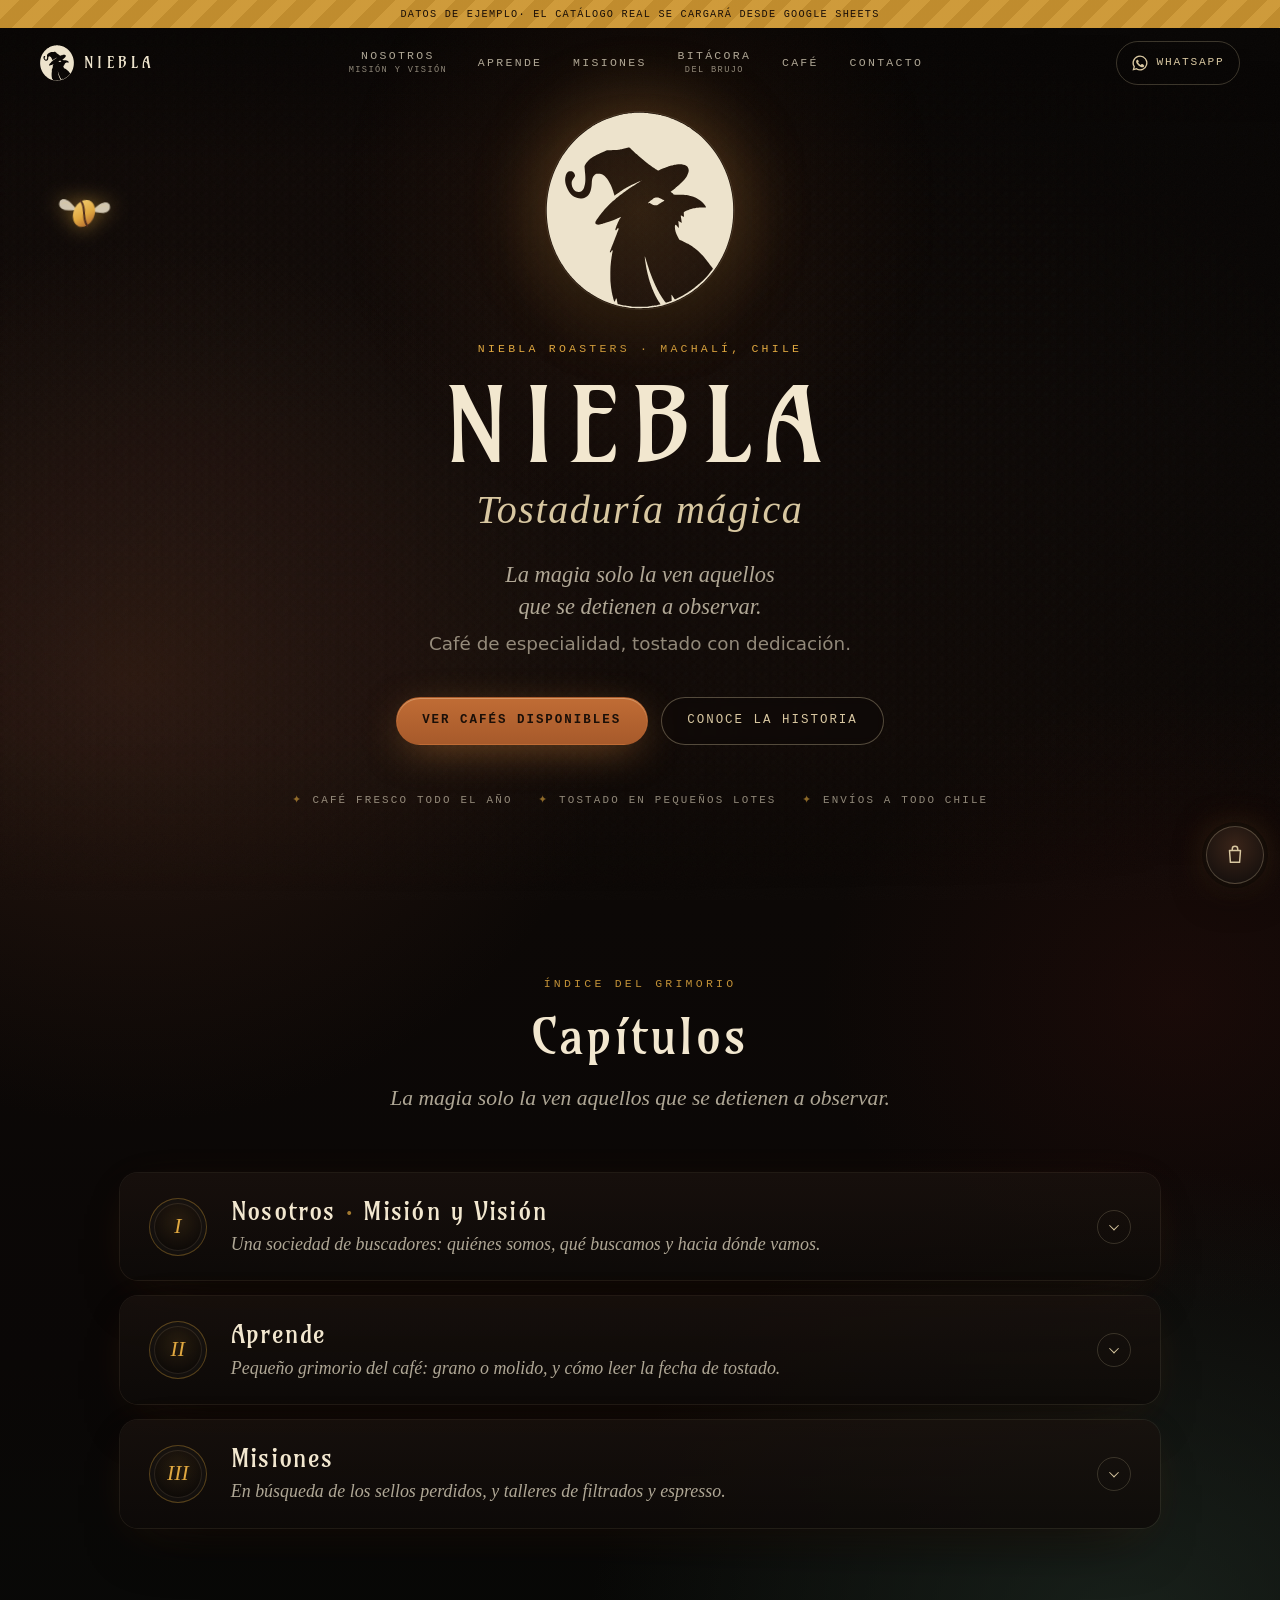
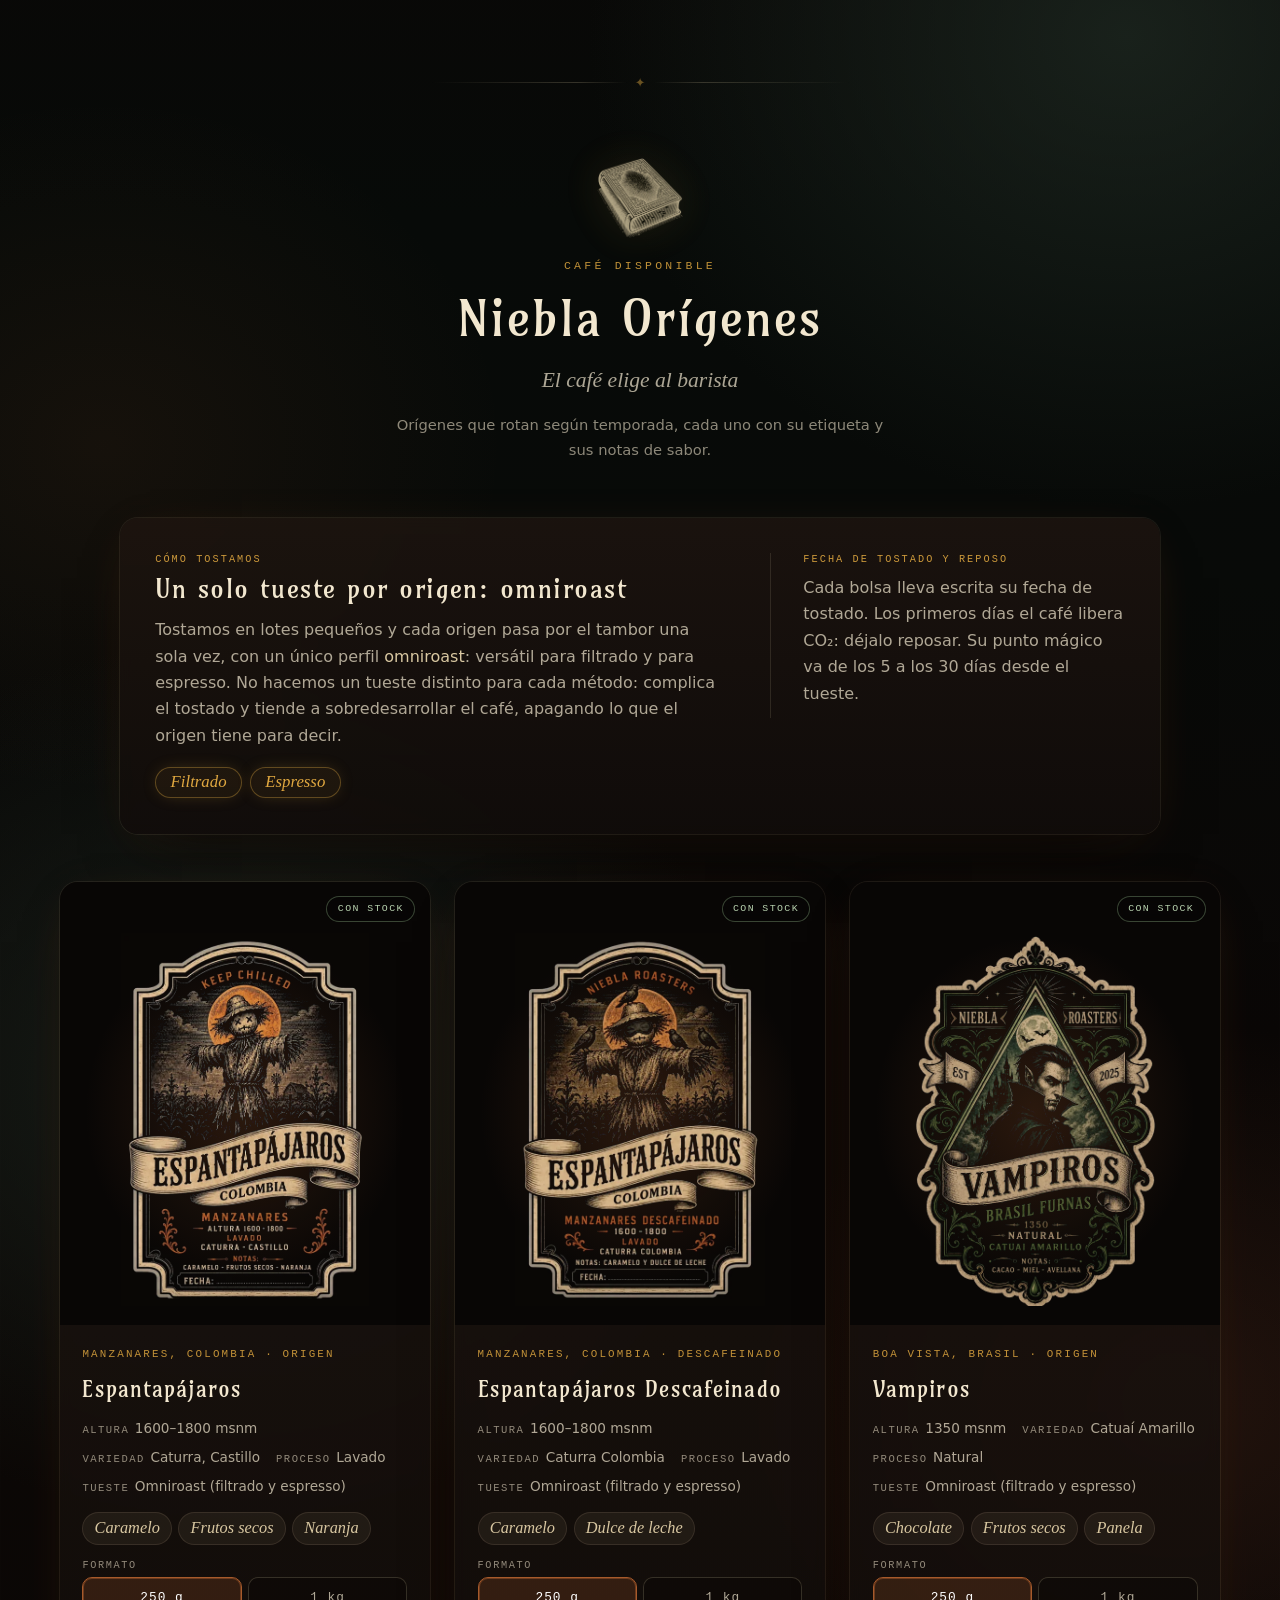
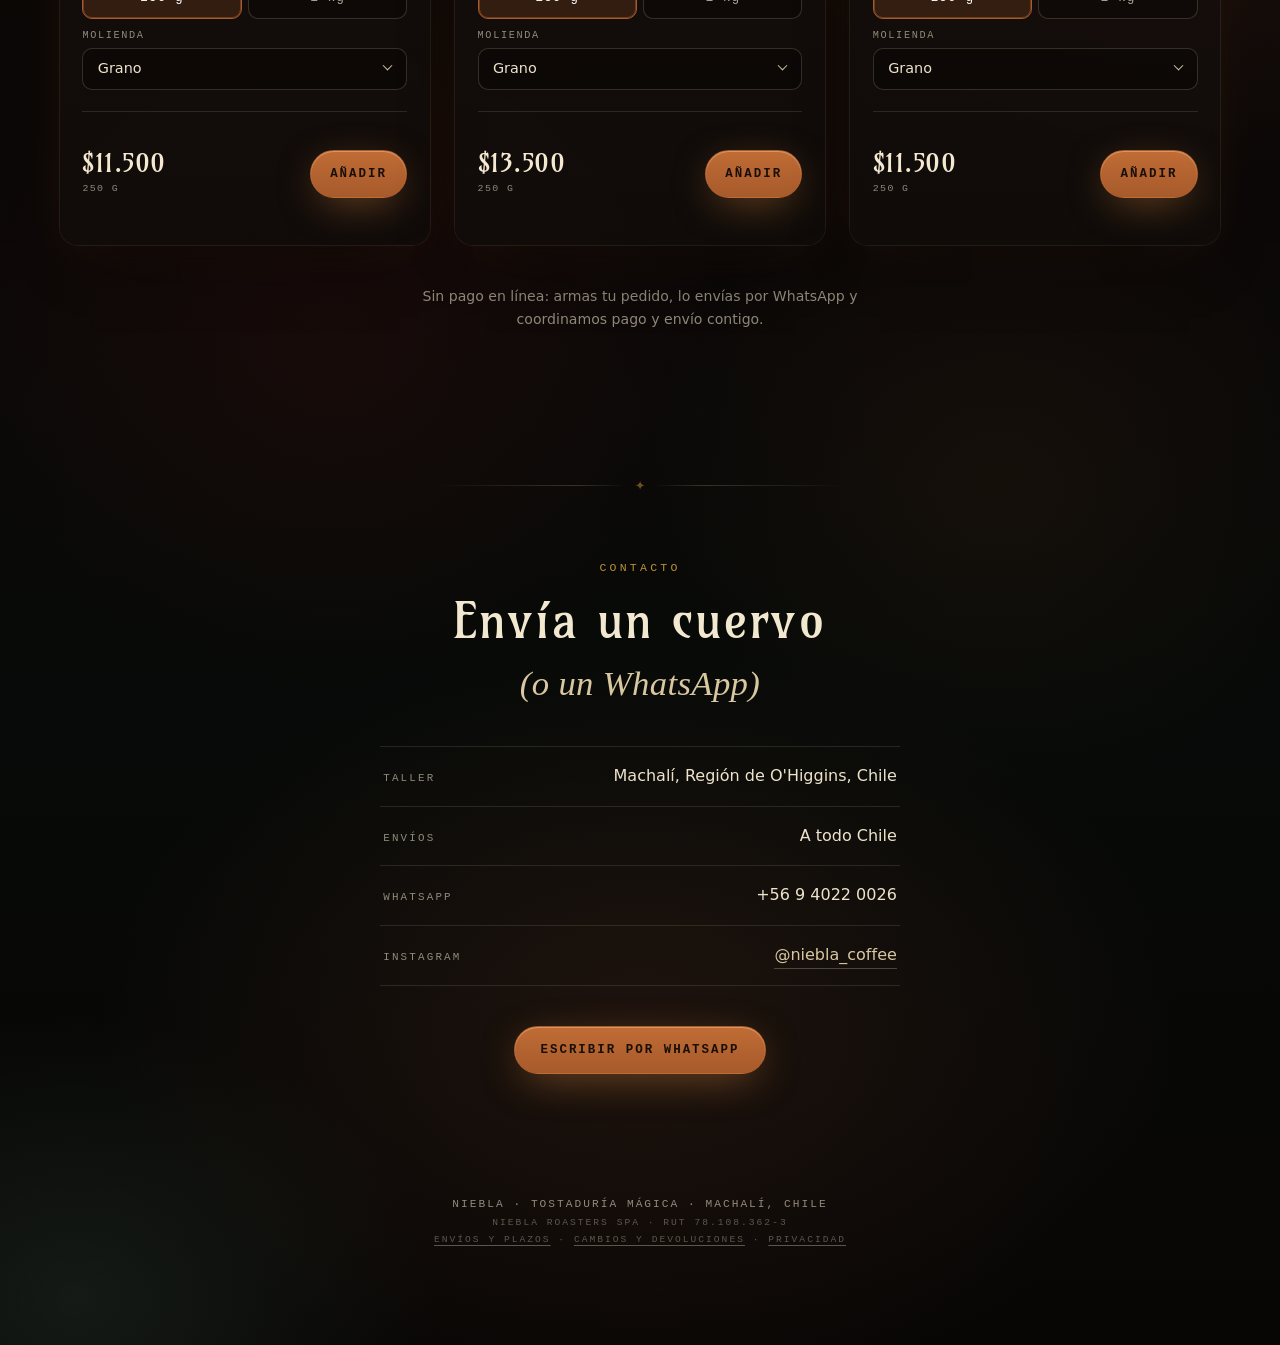
==== commit d7e587b3: "Bitácora del brujo: item en el menú y página pública" ====
--- a/index.html
+++ b/index.html
@@ -30,7 +30,7 @@
   <link rel="preconnect" href="https://fonts.gstatic.com" crossorigin>
   <link rel="preload" href="assets/fonts/amarante.woff2" as="font" type="font/woff2" crossorigin>
   <link href="https://fonts.googleapis.com/css2?family=Cormorant+Garamond:ital,wght@0,400;0,500;1,400;1,500&family=Inter:wght@400;500;600&family=IBM+Plex+Mono:wght@400;500&display=swap" rel="stylesheet">
-  <link rel="stylesheet" href="styles.css?v=20261102f">
+  <link rel="stylesheet" href="styles.css?v=20261102g">
   <script>document.documentElement.classList.add("js")</script>
 
   <script type="application/ld+json">
@@ -78,6 +78,7 @@
       <a href="#nosotros" data-nav="nosotros" class="nav__stack"><span>Nosotros</span><span class="sr-only"> · </span><small>Misión y Visión</small></a>
       <a href="#aprende" data-nav="aprende">Aprende</a>
       <a href="#misiones" data-nav="misiones">Misiones</a>
+      <a href="bitacora.html" class="nav__stack"><span>Bitácora</span><span class="sr-only"> · </span><small>del brujo</small></a>
       <a href="#cafe" data-nav="cafe">Café</a>
       <a href="#contacto" data-nav="contacto">Contacto</a>
     </nav>
@@ -101,6 +102,7 @@
         <li><a href="#nosotros" data-nav="nosotros"><span class="menu__n">I</span><span class="menu__t">Nosotros<span class="sr-only"> · </span><small class="menu__sub">Misión y Visión</small></span></a></li>
         <li><a href="#aprende" data-nav="aprende"><span class="menu__n">II</span><span class="menu__t">Aprende</span></a></li>
         <li><a href="#misiones" data-nav="misiones"><span class="menu__n">III</span><span class="menu__t">Misiones</span></a></li>
+        <li><a href="bitacora.html"><span class="menu__n">IV</span><span class="menu__t">Bitácora<span class="sr-only"> · </span><small class="menu__sub">del brujo</small></span></a></li>
         <li><a href="#cafe" data-nav="cafe"><span class="menu__n menu__n--glyph">✦</span><span class="menu__t">Café</span></a></li>
         <li><a href="#contacto" data-nav="contacto"><span class="menu__n menu__n--glyph">✦</span><span class="menu__t">Contacto</span></a></li>
       </ol>
@@ -488,6 +490,6 @@
     </div>
   </dialog>
 
-  <script src="app.js?v=20261102f" defer></script>
+  <script src="app.js?v=20261102g" defer></script>
 </body>
 </html>
--- a/styles.css
+++ b/styles.css
@@ -721,3 +721,24 @@
 .cart-rec[hidden] { display: none; }
 .cart-rec:disabled { cursor: default; opacity: .7; }
 .cart-rec strong { color: var(--parchment); font-weight: 500; }
+
+/* ---------- La bitácora del brujo ---------- */
+.bitacora { padding-top: clamp(6rem, 12vw, 8rem); min-height: 70vh; }
+.bitacora__list { display: grid; gap: clamp(2rem, 5vw, 3.5rem); max-width: 1040px; margin: 0 auto; }
+.bitacora__msg { text-align: center; color: var(--ink-soft); font: italic 500 1.2rem/1.4 var(--f-accent); margin: 2rem 0; }
+.bitacora__entry { overflow: hidden; display: grid; }
+.bitacora__photo { margin: 0; aspect-ratio: 4 / 3; background: rgba(8, 6, 5, .5); }
+.bitacora__photo img { width: 100%; height: 100%; object-fit: cover; display: block; }
+.bitacora__body { padding: clamp(1.4rem, 4vw, 2.6rem); display: grid; gap: .9rem; align-content: start; }
+.bitacora__cafe { font-size: clamp(1.6rem, 4.5vw, 2.4rem); }
+.bitacora__text { margin: 0; color: var(--ink-soft); font: 400 clamp(1.15rem, 2.4vw, 1.35rem)/1.55 var(--f-accent); }
+.bitacora__entry.is-first .bitacora__text.is-lead::first-letter { float: left; font: 500 3.4em/.8 var(--f-title); padding: .08em .12em 0 0; color: var(--gold); }
+.bitacora__music { margin: 0; display: grid; gap: .3rem; color: var(--parchment); }
+.bitacora__music a { color: var(--gold); }
+.bitacora__recipe-wrap { padding-top: 1rem; border-top: 1px solid var(--line); }
+.bitacora__recipe { display: grid; grid-template-columns: repeat(auto-fill, minmax(120px, 1fr)); gap: .8rem; }
+@media (min-width: 900px) {
+  .bitacora__entry { grid-template-columns: 1.15fr 1fr; }
+  .bitacora__photo { aspect-ratio: auto; min-height: 100%; }
+  .bitacora__entry:nth-child(even) .bitacora__photo { order: 2; }
+}
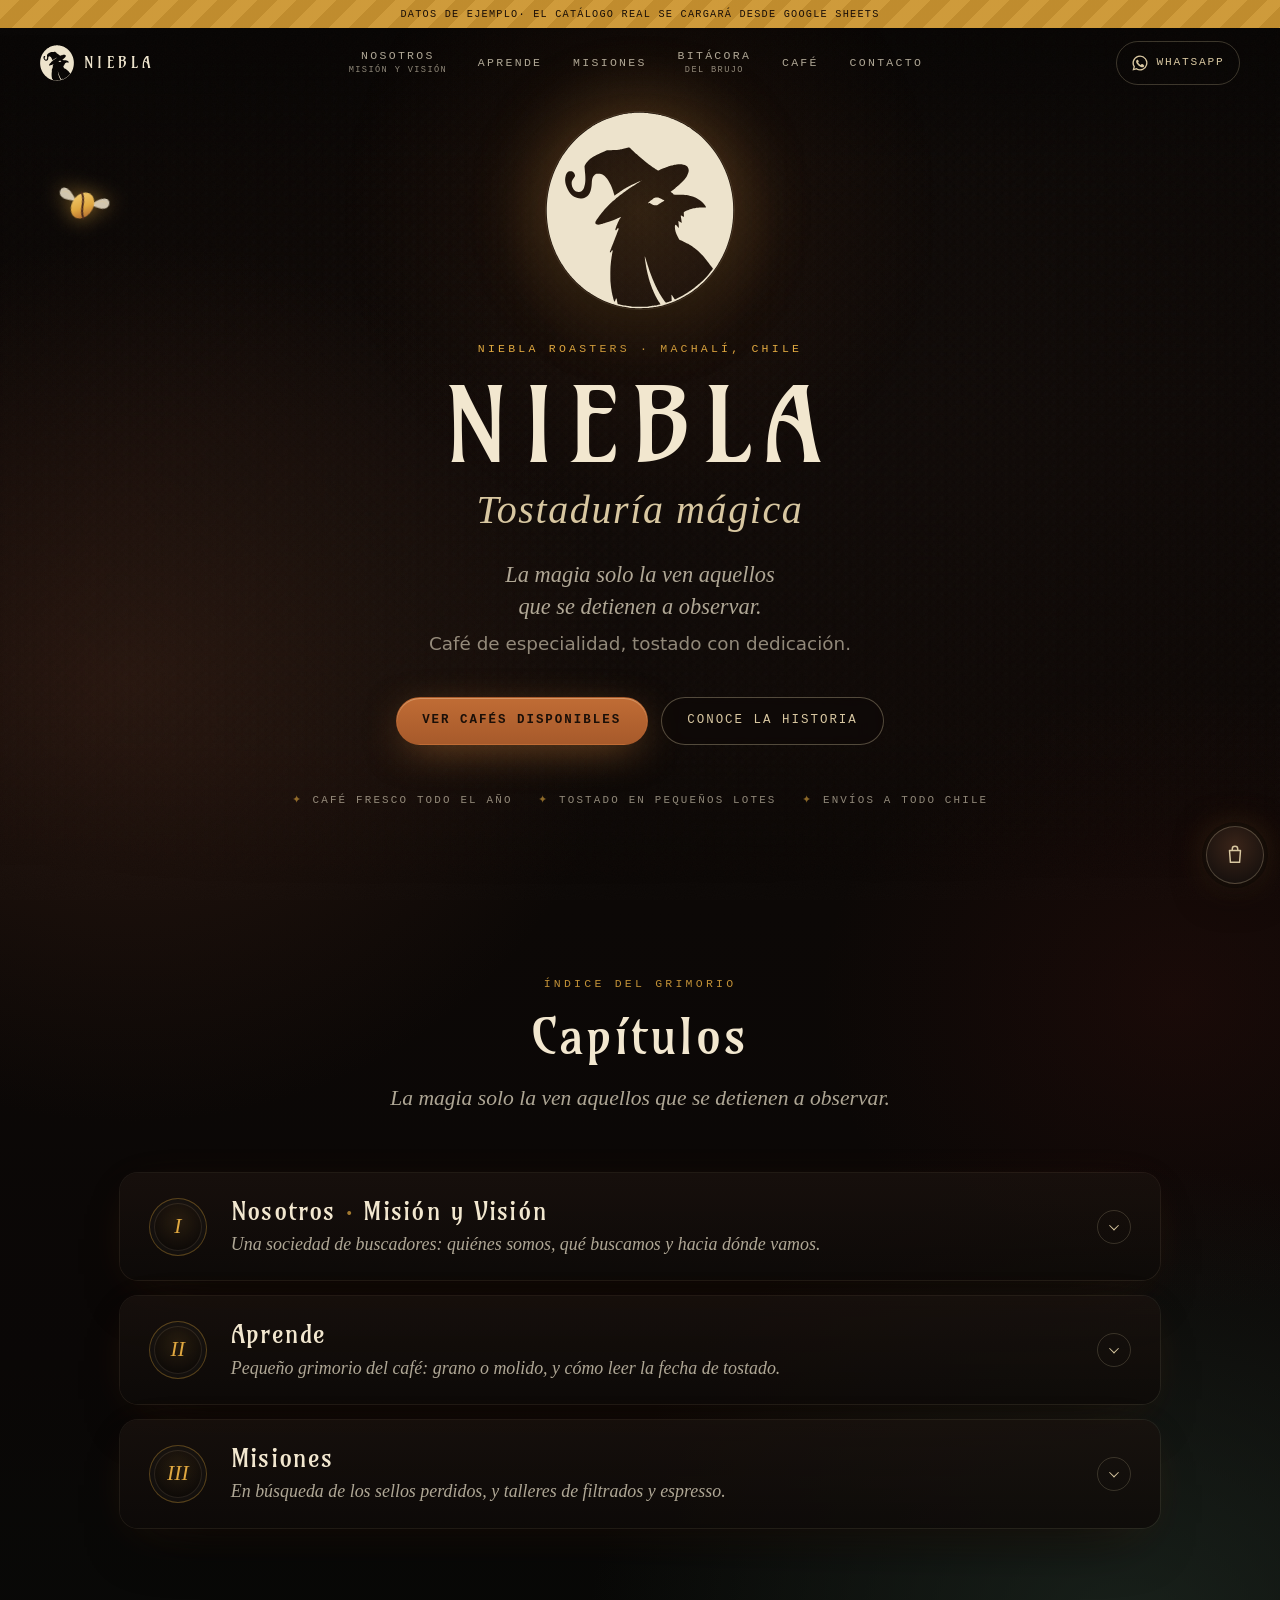
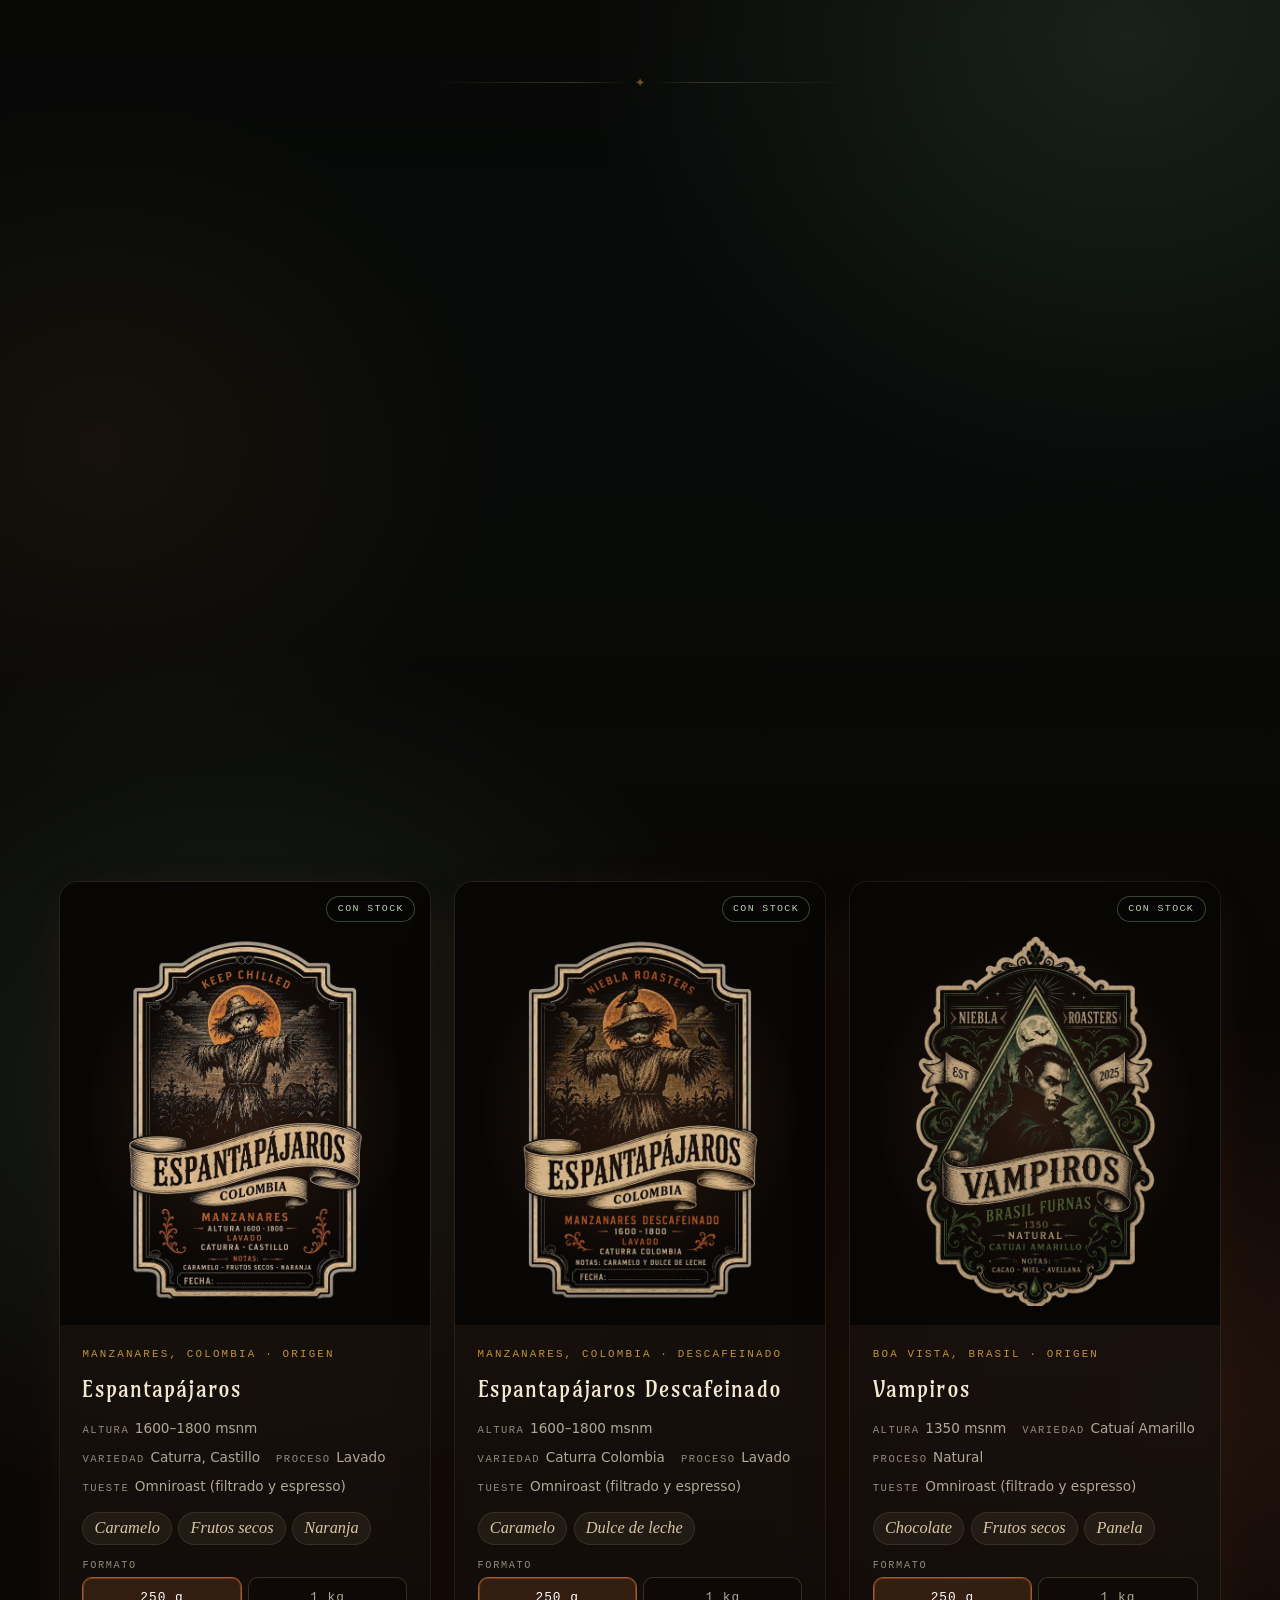
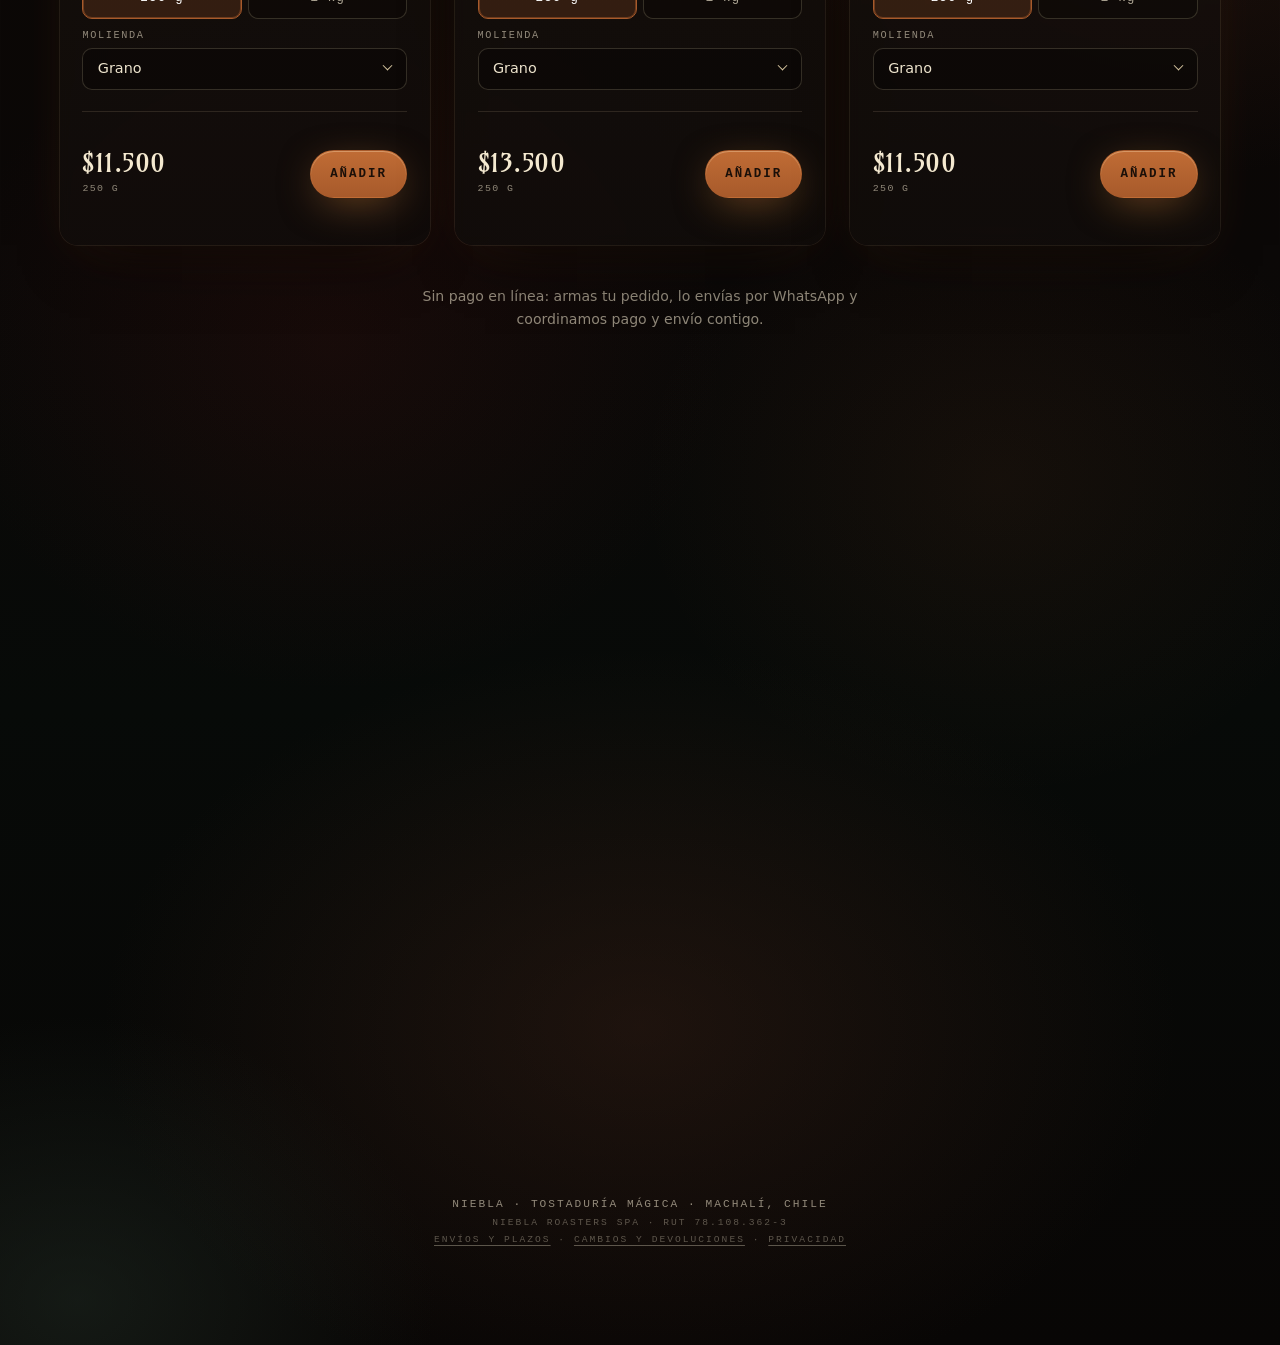
==== commit e78d792a: "Candado al panel privado en el pie de la bitácora" ====
--- a/index.html
+++ b/index.html
@@ -30,7 +30,7 @@
   <link rel="preconnect" href="https://fonts.gstatic.com" crossorigin>
   <link rel="preload" href="assets/fonts/amarante.woff2" as="font" type="font/woff2" crossorigin>
   <link href="https://fonts.googleapis.com/css2?family=Cormorant+Garamond:ital,wght@0,400;0,500;1,400;1,500&family=Inter:wght@400;500;600&family=IBM+Plex+Mono:wght@400;500&display=swap" rel="stylesheet">
-  <link rel="stylesheet" href="styles.css?v=20261102g">
+  <link rel="stylesheet" href="styles.css?v=20261102h">
   <script>document.documentElement.classList.add("js")</script>
 
   <script type="application/ld+json">
--- a/styles.css
+++ b/styles.css
@@ -742,3 +742,5 @@
   .bitacora__photo { aspect-ratio: auto; min-height: 100%; }
   .bitacora__entry:nth-child(even) .bitacora__photo { order: 2; }
 }
+.footer__panel { display: inline-flex; align-items: center; justify-content: center; width: 44px; height: 44px; margin-top: .5rem; border-radius: 50%; color: currentColor; opacity: .4; transition: opacity .2s; }
+.footer__panel:hover, .footer__panel:focus-visible { opacity: .9; }
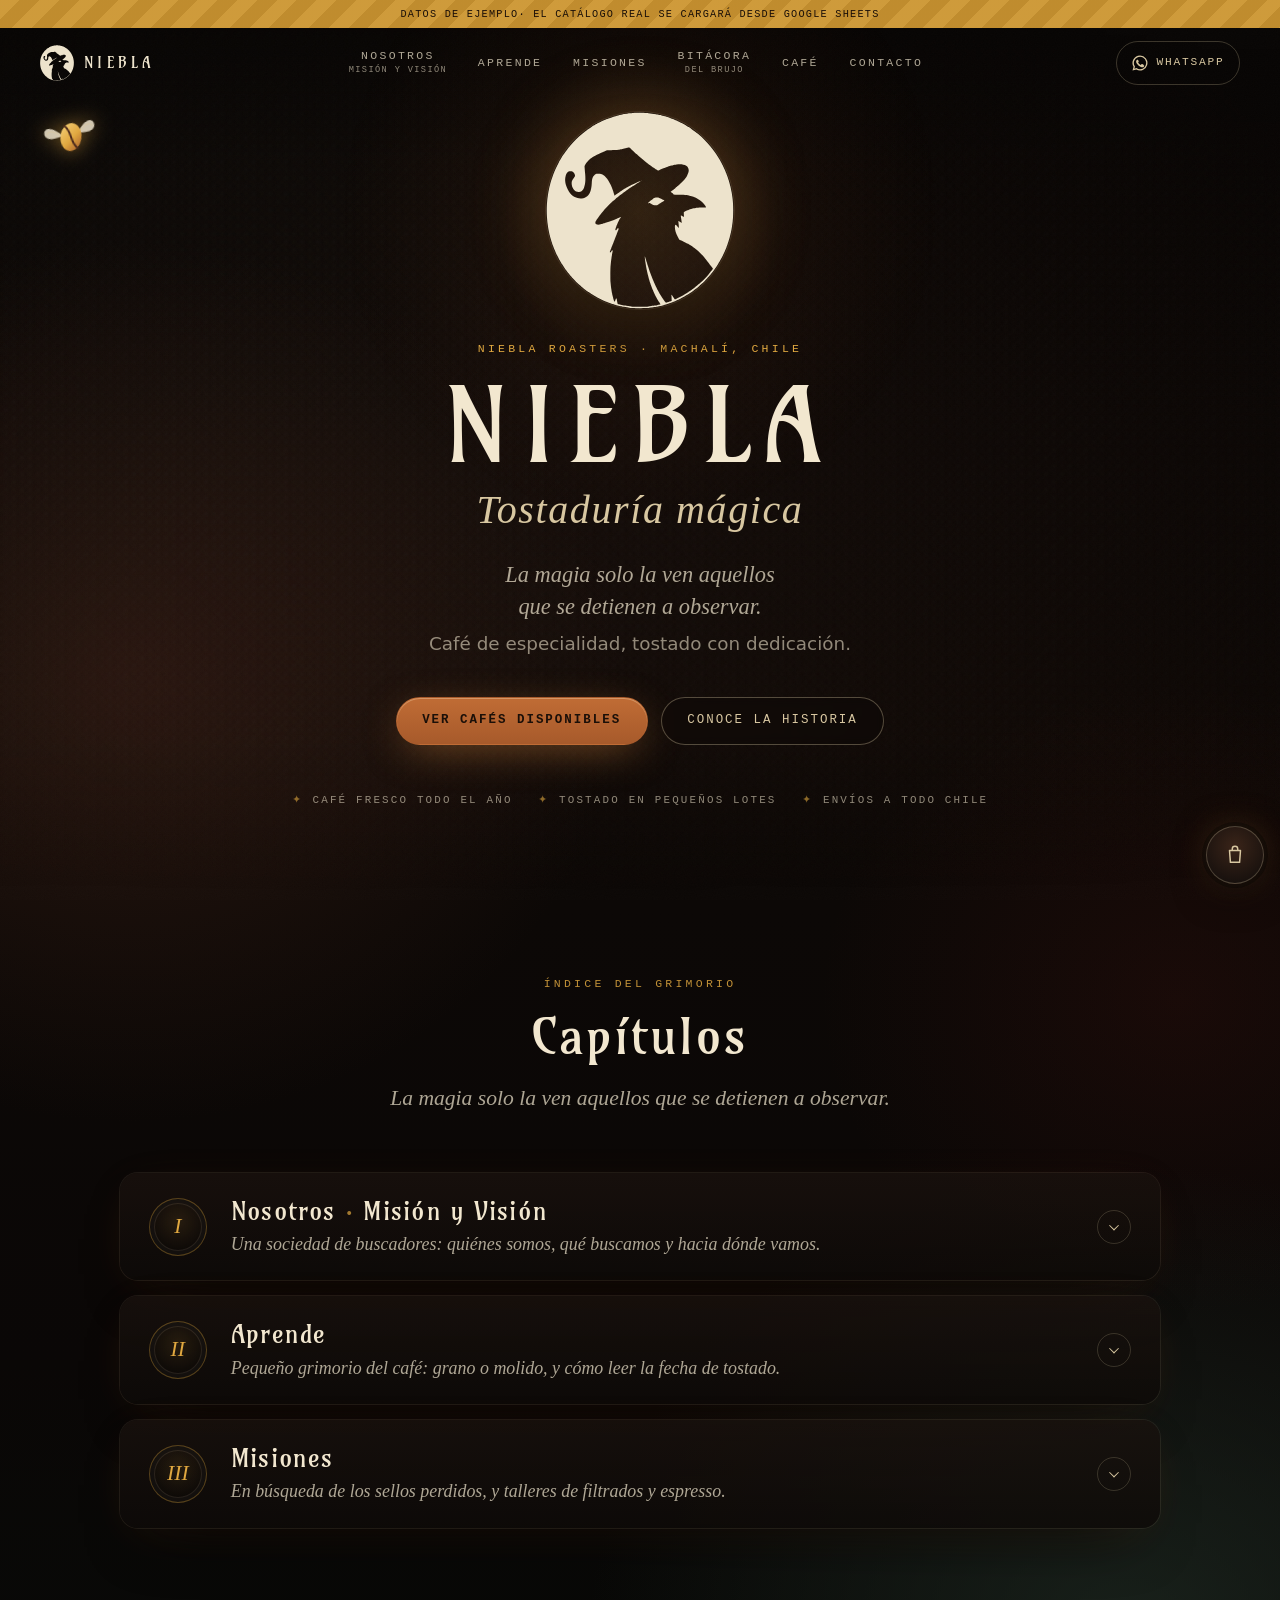
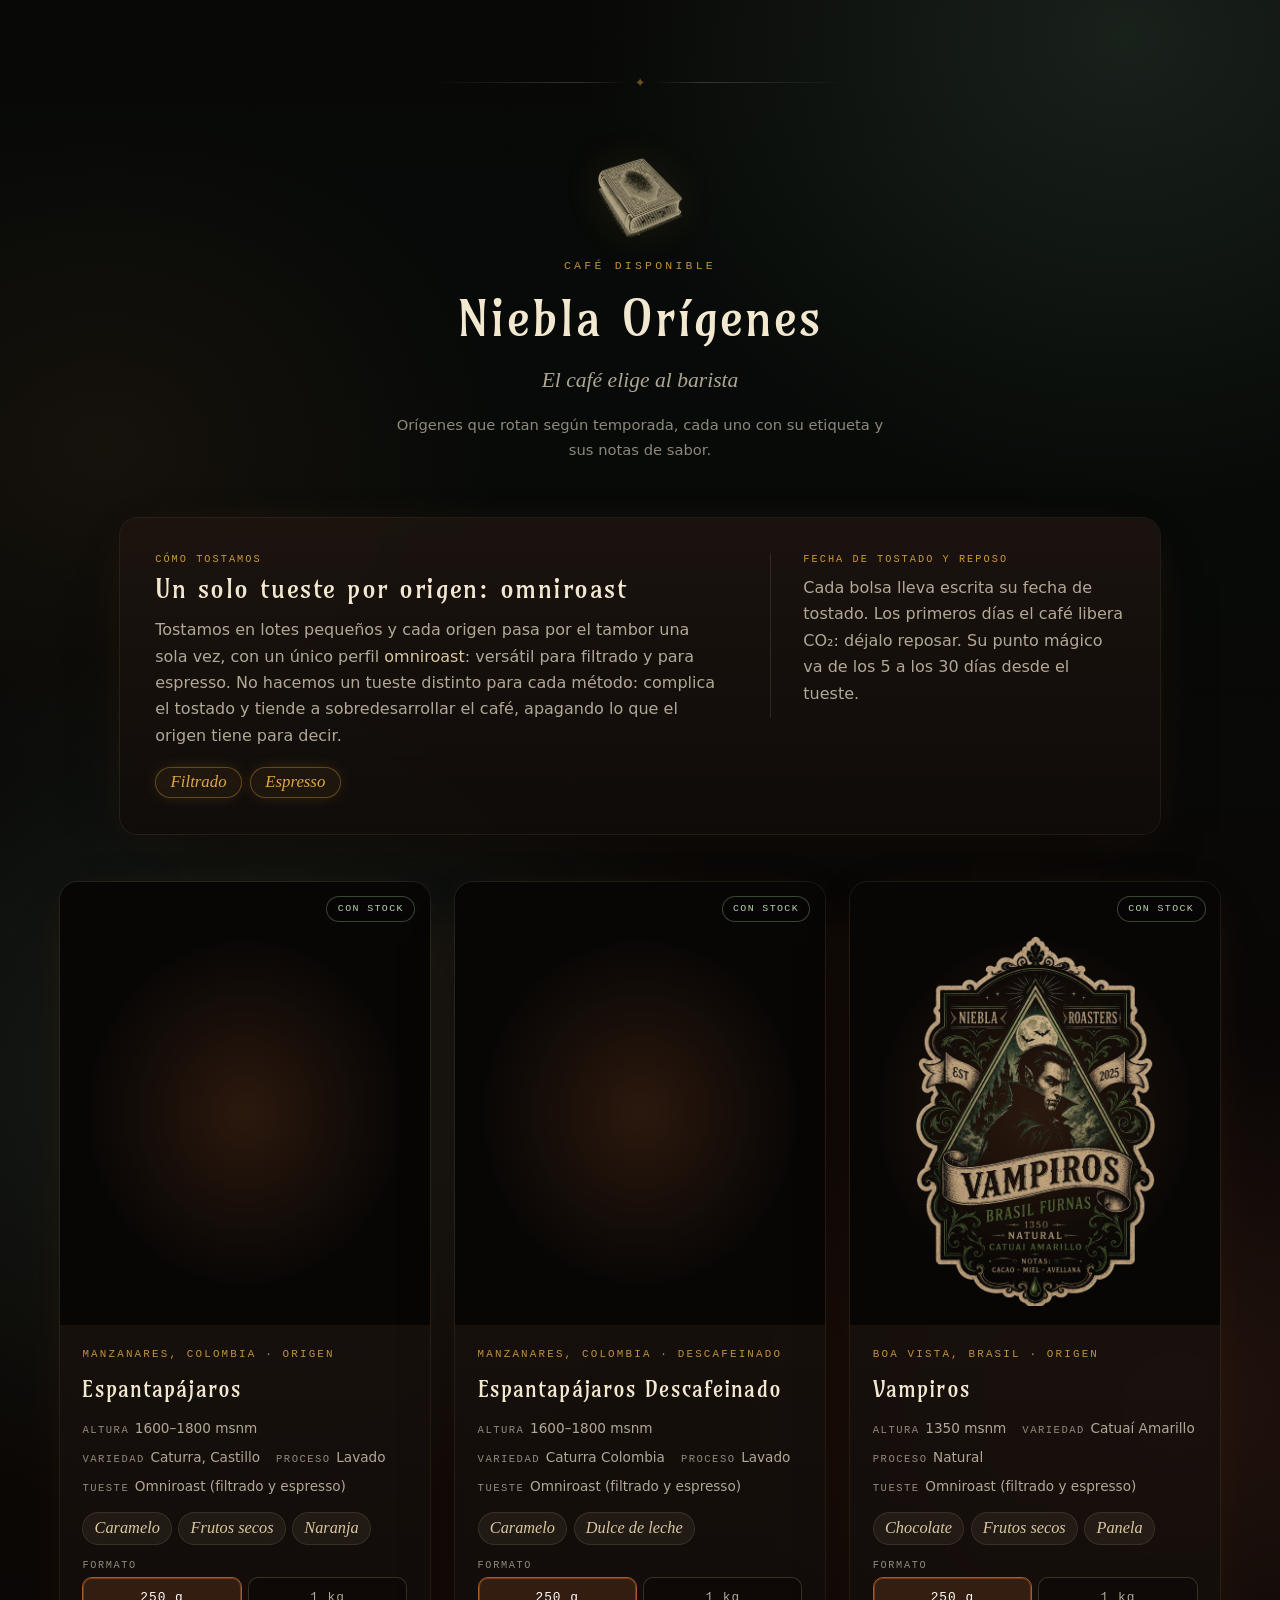
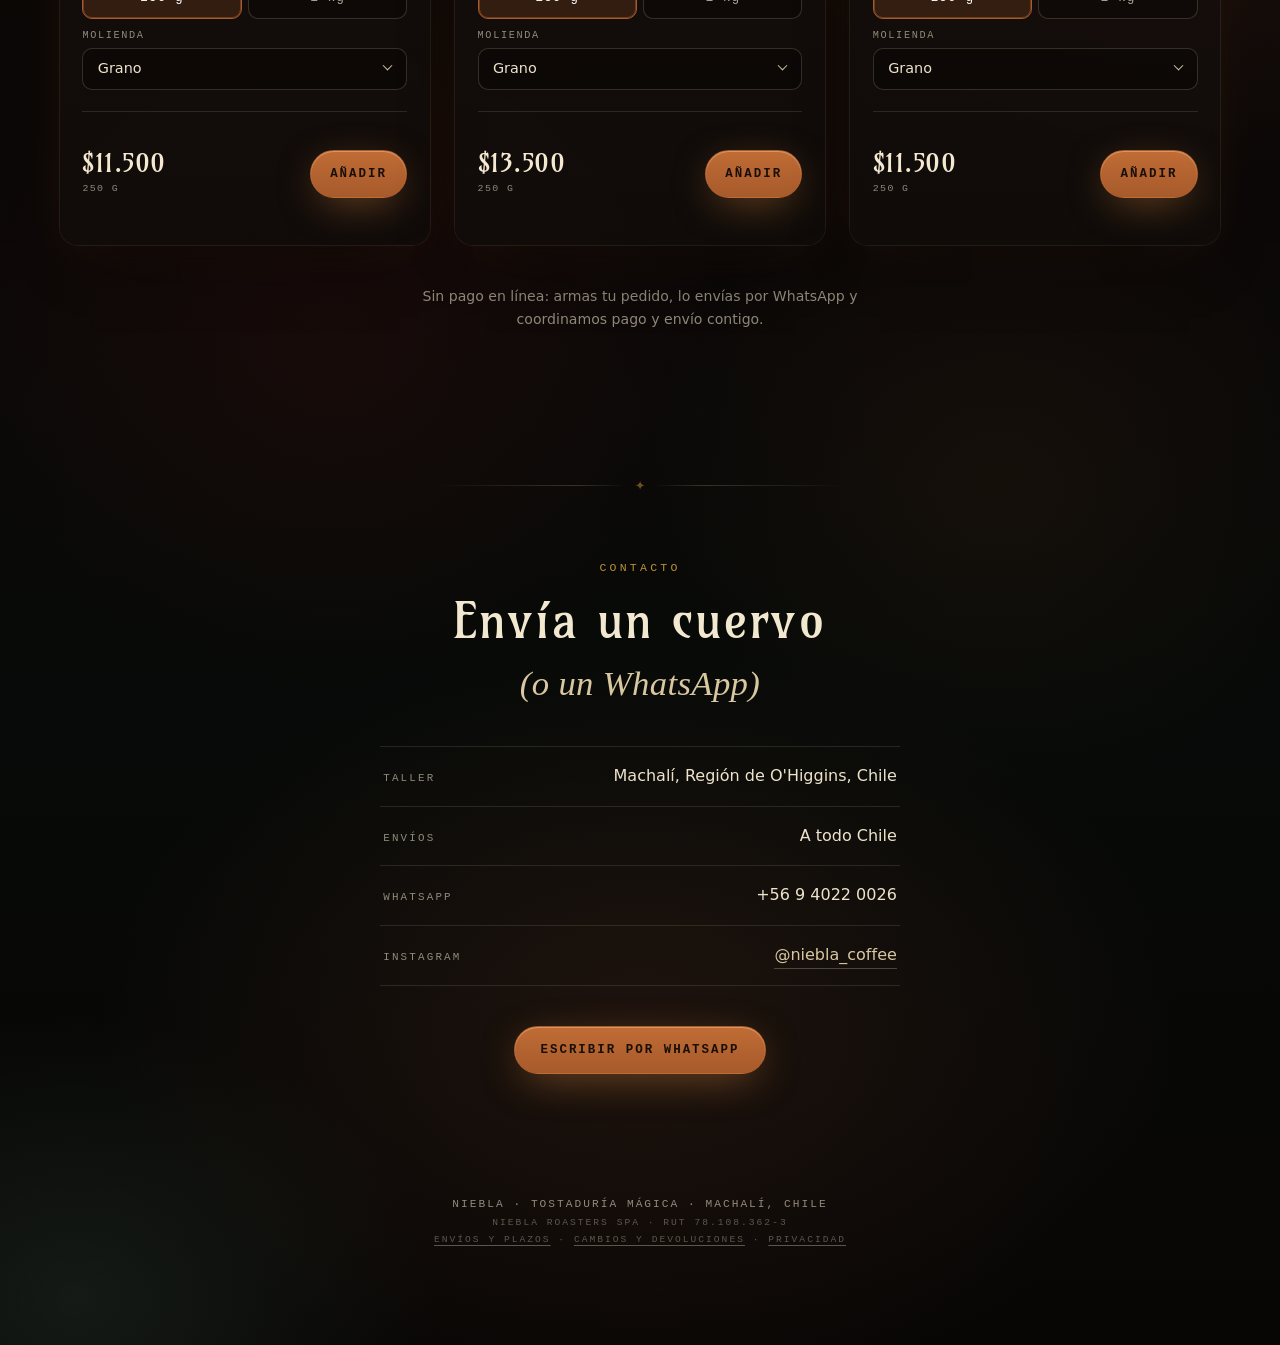
==== commit 746f29c5: "Grano: vuelo más rápido, paradas seguras cada 8 s con nubes y atajo post-quiz al carrito" ====
--- a/index.html
+++ b/index.html
@@ -30,7 +30,7 @@
   <link rel="preconnect" href="https://fonts.gstatic.com" crossorigin>
   <link rel="preload" href="assets/fonts/amarante.woff2" as="font" type="font/woff2" crossorigin>
   <link href="https://fonts.googleapis.com/css2?family=Cormorant+Garamond:ital,wght@0,400;0,500;1,400;1,500&family=Inter:wght@400;500;600&family=IBM+Plex+Mono:wght@400;500&display=swap" rel="stylesheet">
-  <link rel="stylesheet" href="styles.css?v=20261102h">
+  <link rel="stylesheet" href="styles.css?v=20261102j">
   <script>document.documentElement.classList.add("js")</script>
 
   <script type="application/ld+json">
@@ -481,6 +481,7 @@
       </svg>
     </button>
   </div>
+  <div class="bean-say" id="bean-say" aria-hidden="true" hidden><span id="bean-say-txt"></span></div>
   <dialog class="quiz-dialog" id="quiz-dialog" aria-labelledby="quiz-title">
     <div id="quiz" class="card quiz">
       <button type="button" class="quiz-dialog__close" id="quiz-close" aria-label="Cerrar">×</button>
@@ -490,6 +491,6 @@
     </div>
   </dialog>
 
-  <script src="app.js?v=20261102g" defer></script>
+  <script src="app.js?v=20261102j" defer></script>
 </body>
 </html>
--- a/styles.css
+++ b/styles.css
@@ -712,7 +712,11 @@
 .bean__dock::before { content: ""; position: absolute; inset: -10px; } /* área táctil 44px */
 .bean.is-docked { transform: none !important; left: max(1rem, env(safe-area-inset-left)); top: auto; bottom: max(1rem, env(safe-area-inset-bottom)); }
 .bean.is-docked .bean__dock { display: none; }
-body.cart-open .bean, body:has(.menu.is-open) .bean { display: none; }
+body.cart-open .bean, body:has(.menu.is-open) .bean, body.cart-open .bean-say, body:has(.menu.is-open) .bean-say { display: none; }
+.bean-say { position: fixed; left: 0; top: 0; z-index: 49; max-width: min(200px, 60vw); padding: .55rem .85rem; border-radius: 16px; background: var(--parchment, #EDE3CC); color: #2a1a12; font-family: Georgia, "Times New Roman", serif; font-style: italic; font-size: .95rem; line-height: 1.3; box-shadow: 0 6px 22px rgba(0, 0, 0, .45), 0 0 14px rgba(224, 168, 64, .25); cursor: pointer; opacity: 0; transition: opacity .3s ease; }
+.bean-say.is-on { opacity: 1; }
+.bean-say::after { content: ""; position: absolute; bottom: 10px; left: -7px; border: 7px solid transparent; border-left: 0; border-right-color: var(--parchment, #EDE3CC); }
+.bean-say.is-left::after { left: auto; right: -7px; border: 7px solid transparent; border-right: 0; border-left-color: var(--parchment, #EDE3CC); }
 .quiz-dialog { width: min(640px, calc(100% - 2rem)); max-height: calc(100% - 2rem); padding: 0; border: 0; background: none; color: inherit; overflow: auto; }
 .quiz-dialog::backdrop { background: rgba(5, 5, 6, .6); backdrop-filter: blur(3px); }
 .quiz-dialog__close { position: absolute; top: .6rem; right: .6rem; z-index: 1; width: 44px; height: 44px; border-radius: 999px; border: 1px solid rgba(216, 199, 161, .2); background: rgba(8, 6, 5, .45); color: var(--parchment); font-size: 1.3rem; cursor: pointer; }
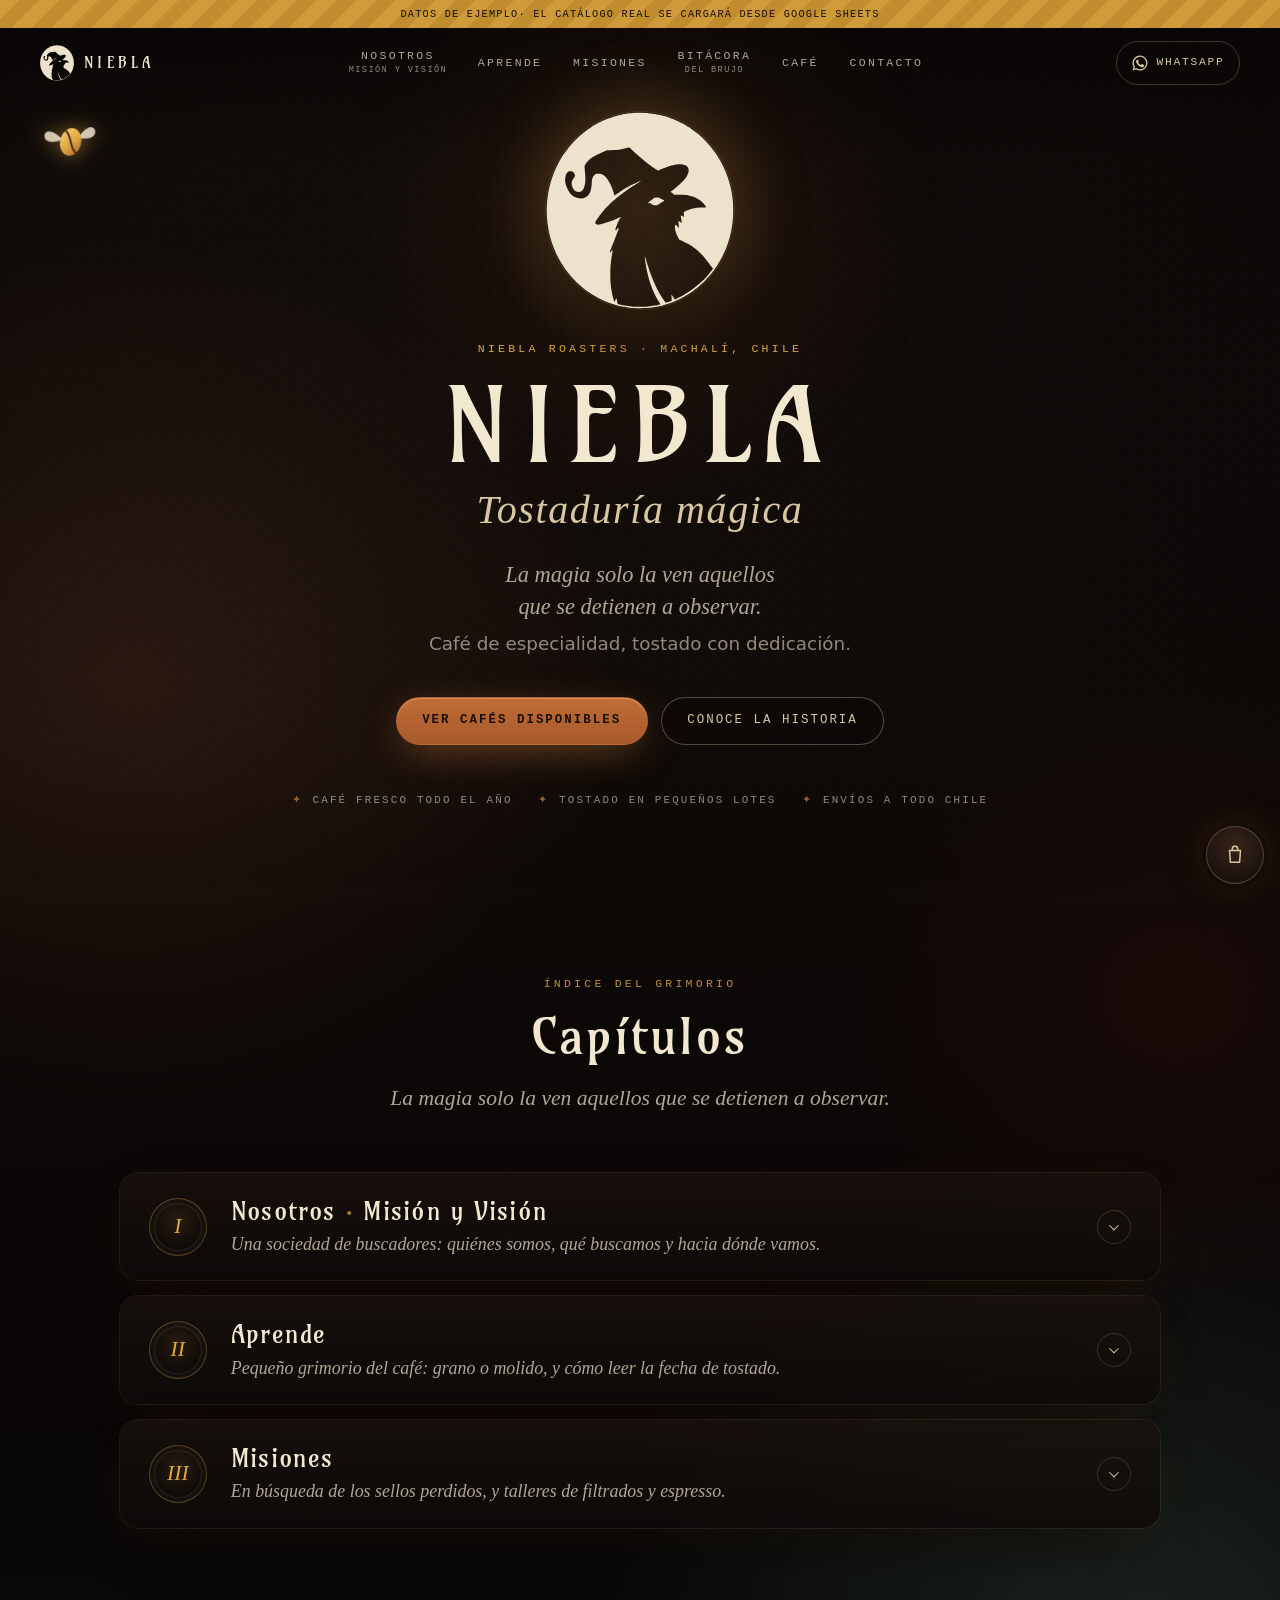
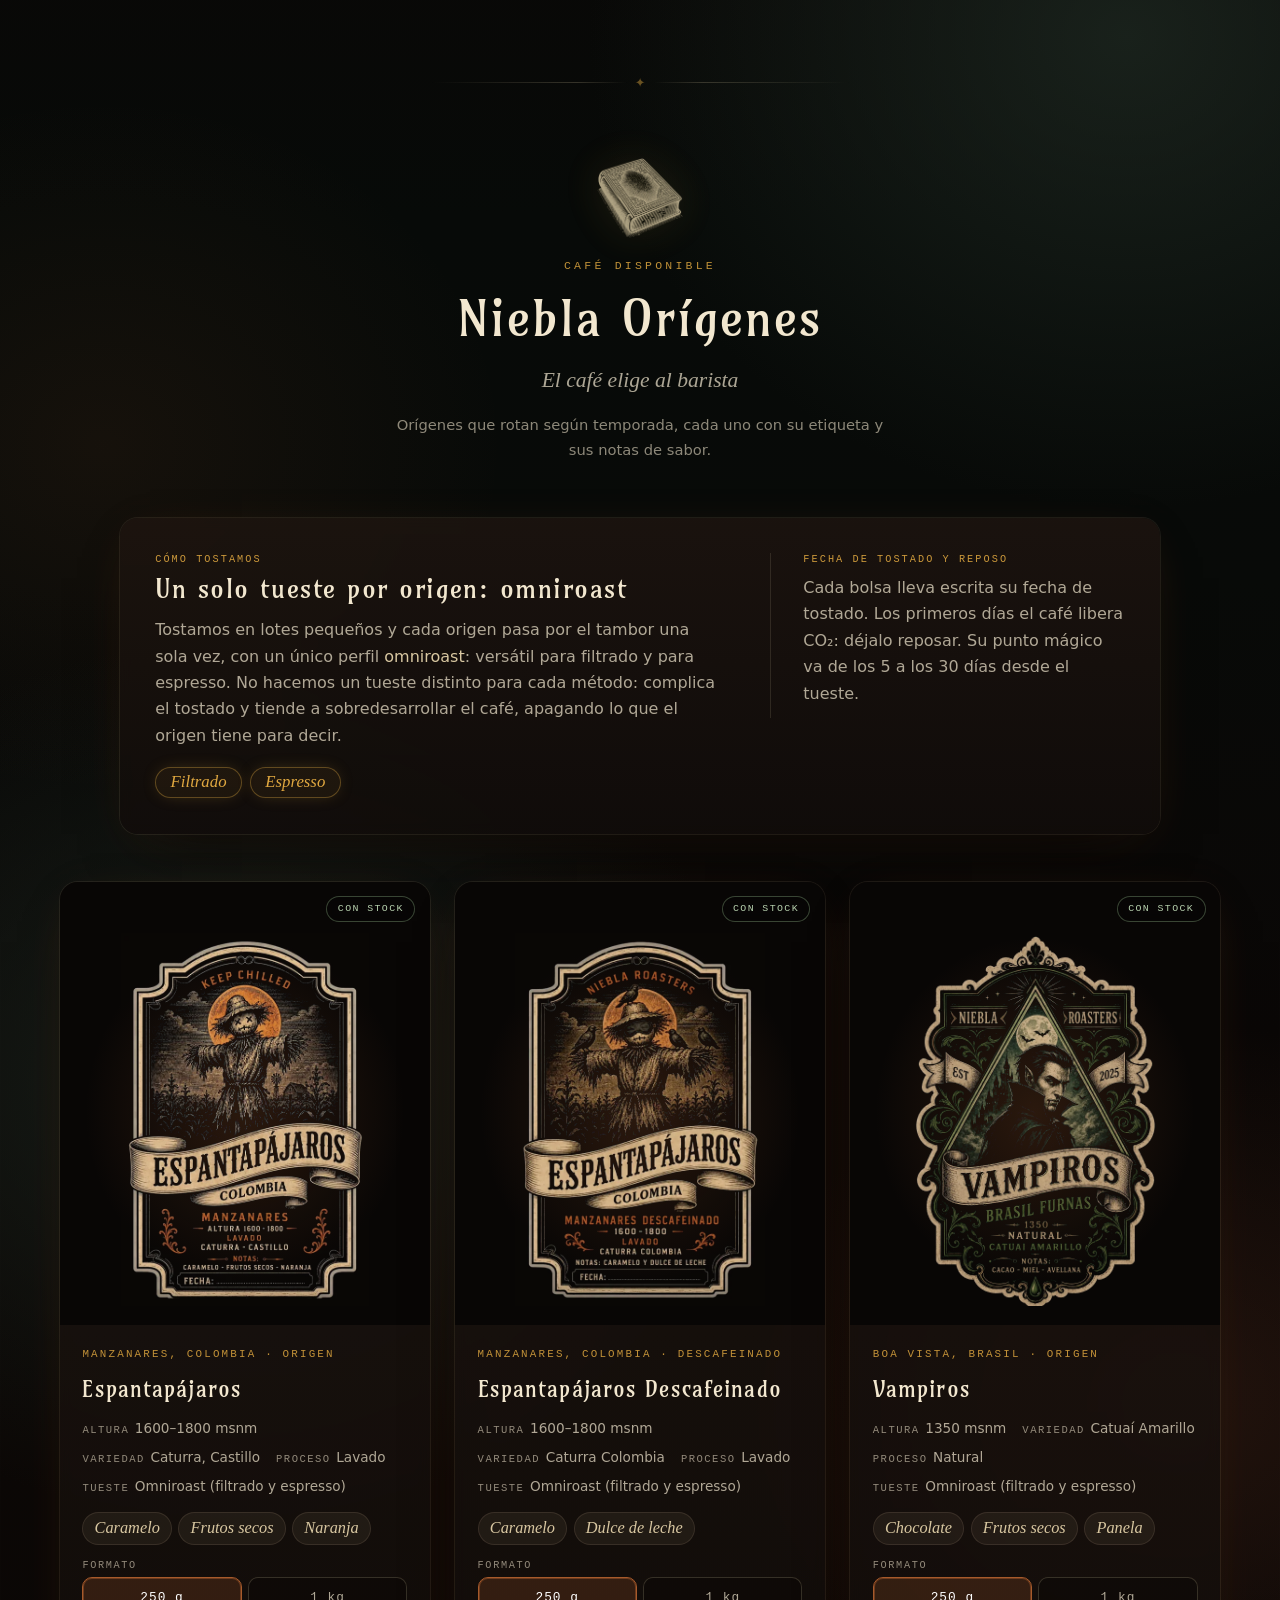
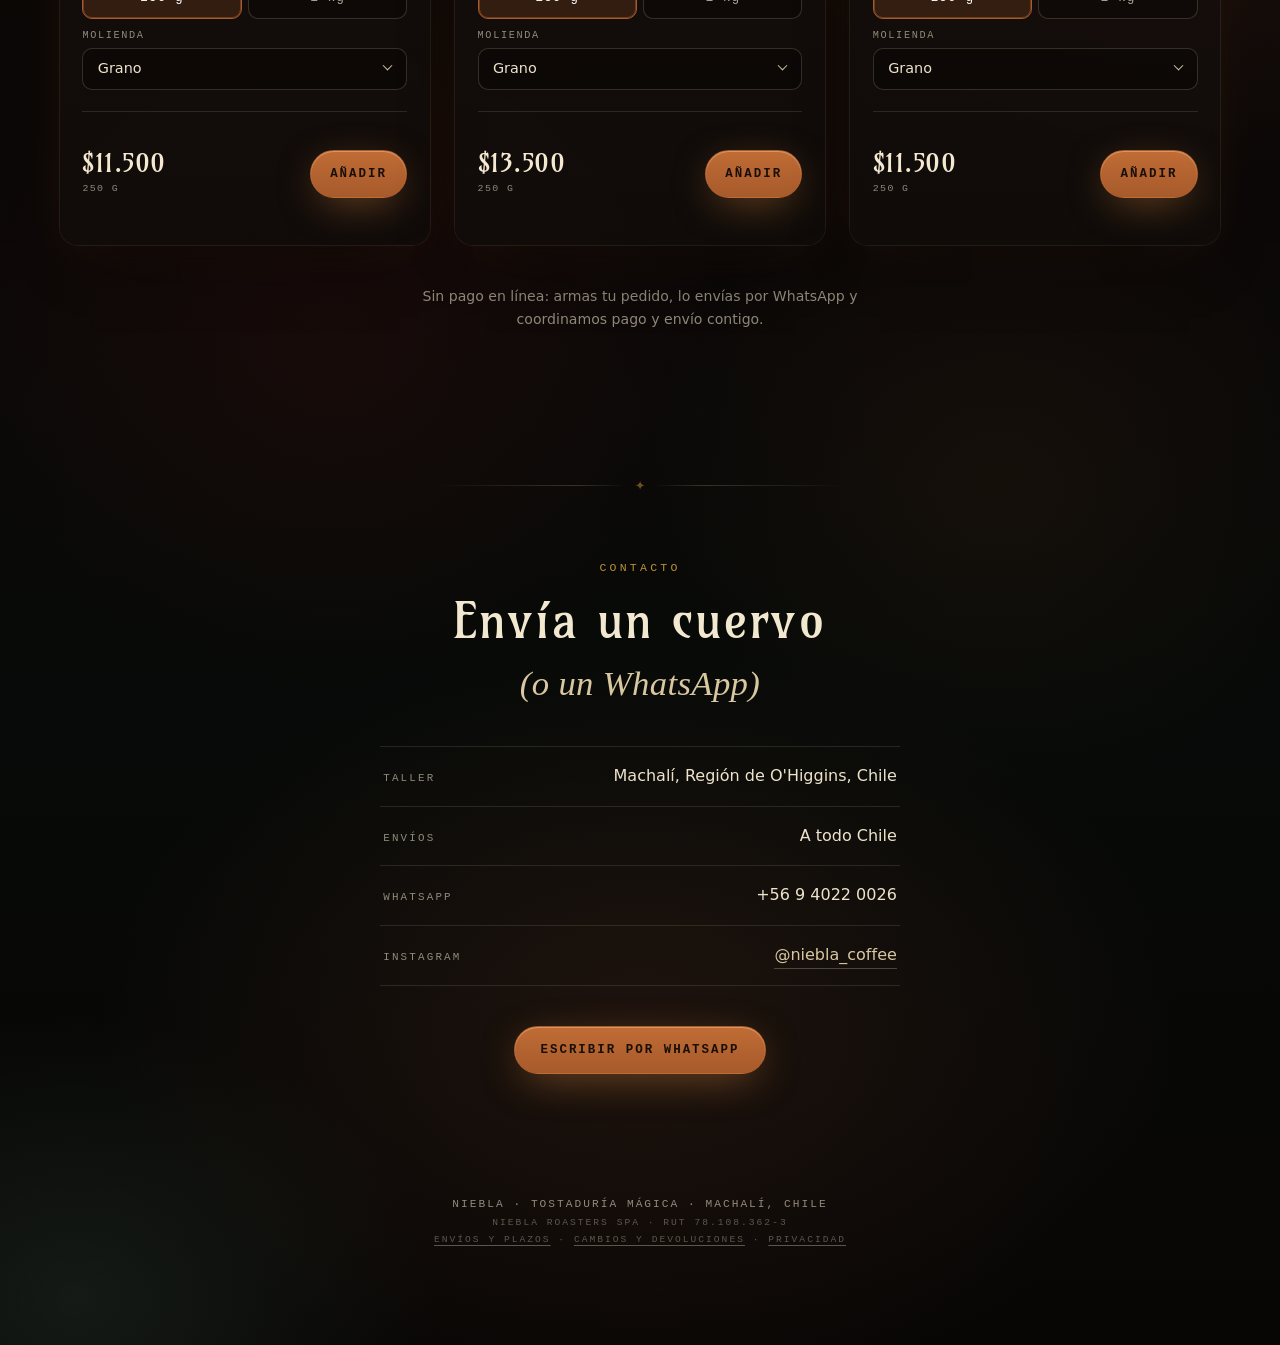
==== commit 02456062: "Carrito: link 'Hacer el quiz de nuevo' junto a Tu café" ====
--- a/index.html
+++ b/index.html
@@ -30,7 +30,7 @@
   <link rel="preconnect" href="https://fonts.gstatic.com" crossorigin>
   <link rel="preload" href="assets/fonts/amarante.woff2" as="font" type="font/woff2" crossorigin>
   <link href="https://fonts.googleapis.com/css2?family=Cormorant+Garamond:ital,wght@0,400;0,500;1,400;1,500&family=Inter:wght@400;500;600&family=IBM+Plex+Mono:wght@400;500&display=swap" rel="stylesheet">
-  <link rel="stylesheet" href="styles.css?v=20261102j">
+  <link rel="stylesheet" href="styles.css?v=20261102k">
   <script>document.documentElement.classList.add("js")</script>
 
   <script type="application/ld+json">
@@ -346,6 +346,7 @@
     <div class="cart__body">
       <ul class="cart__items" id="cart-items"></ul>
       <button type="button" class="cart-rec" id="cart-rec" hidden></button>
+      <button type="button" class="cart-requiz" id="cart-requiz" hidden>Hacer el quiz de nuevo</button>
       <p class="cart__empty" id="cart-empty">Tu caldero está vacío.<br><a href="#cafe" data-close-cart>Ver cafés disponibles</a></p>
       <form class="checkout" id="checkout" novalidate>
         <h3 class="checkout__title">Tus datos</h3>
@@ -491,6 +492,6 @@
     </div>
   </dialog>
 
-  <script src="app.js?v=20261102j" defer></script>
+  <script src="app.js?v=20261102k" defer></script>
 </body>
 </html>
--- a/styles.css
+++ b/styles.css
@@ -724,6 +724,9 @@
 .cart-rec { display: block; width: 100%; margin: .6rem 0 0; padding: .7rem .9rem; min-height: 44px; text-align: left; border-radius: 10px; border: 1px dashed rgba(216, 199, 161, .25); background: none; color: var(--ink-soft); font-size: .85rem; cursor: pointer; }
 .cart-rec[hidden] { display: none; }
 .cart-rec:disabled { cursor: default; opacity: .7; }
+.cart-requiz { display: block; margin: .15rem 0 0 auto; min-height: 44px; padding: 0 .2rem; border: 0; background: none; color: var(--ink-faint); font-size: .8rem; text-decoration: underline; text-underline-offset: 3px; cursor: pointer; }
+.cart-requiz:hover, .cart-requiz:focus-visible { color: var(--parchment); }
+.cart-requiz[hidden] { display: none; }
 .cart-rec strong { color: var(--parchment); font-weight: 500; }
 
 /* ---------- La bitácora del brujo ---------- */
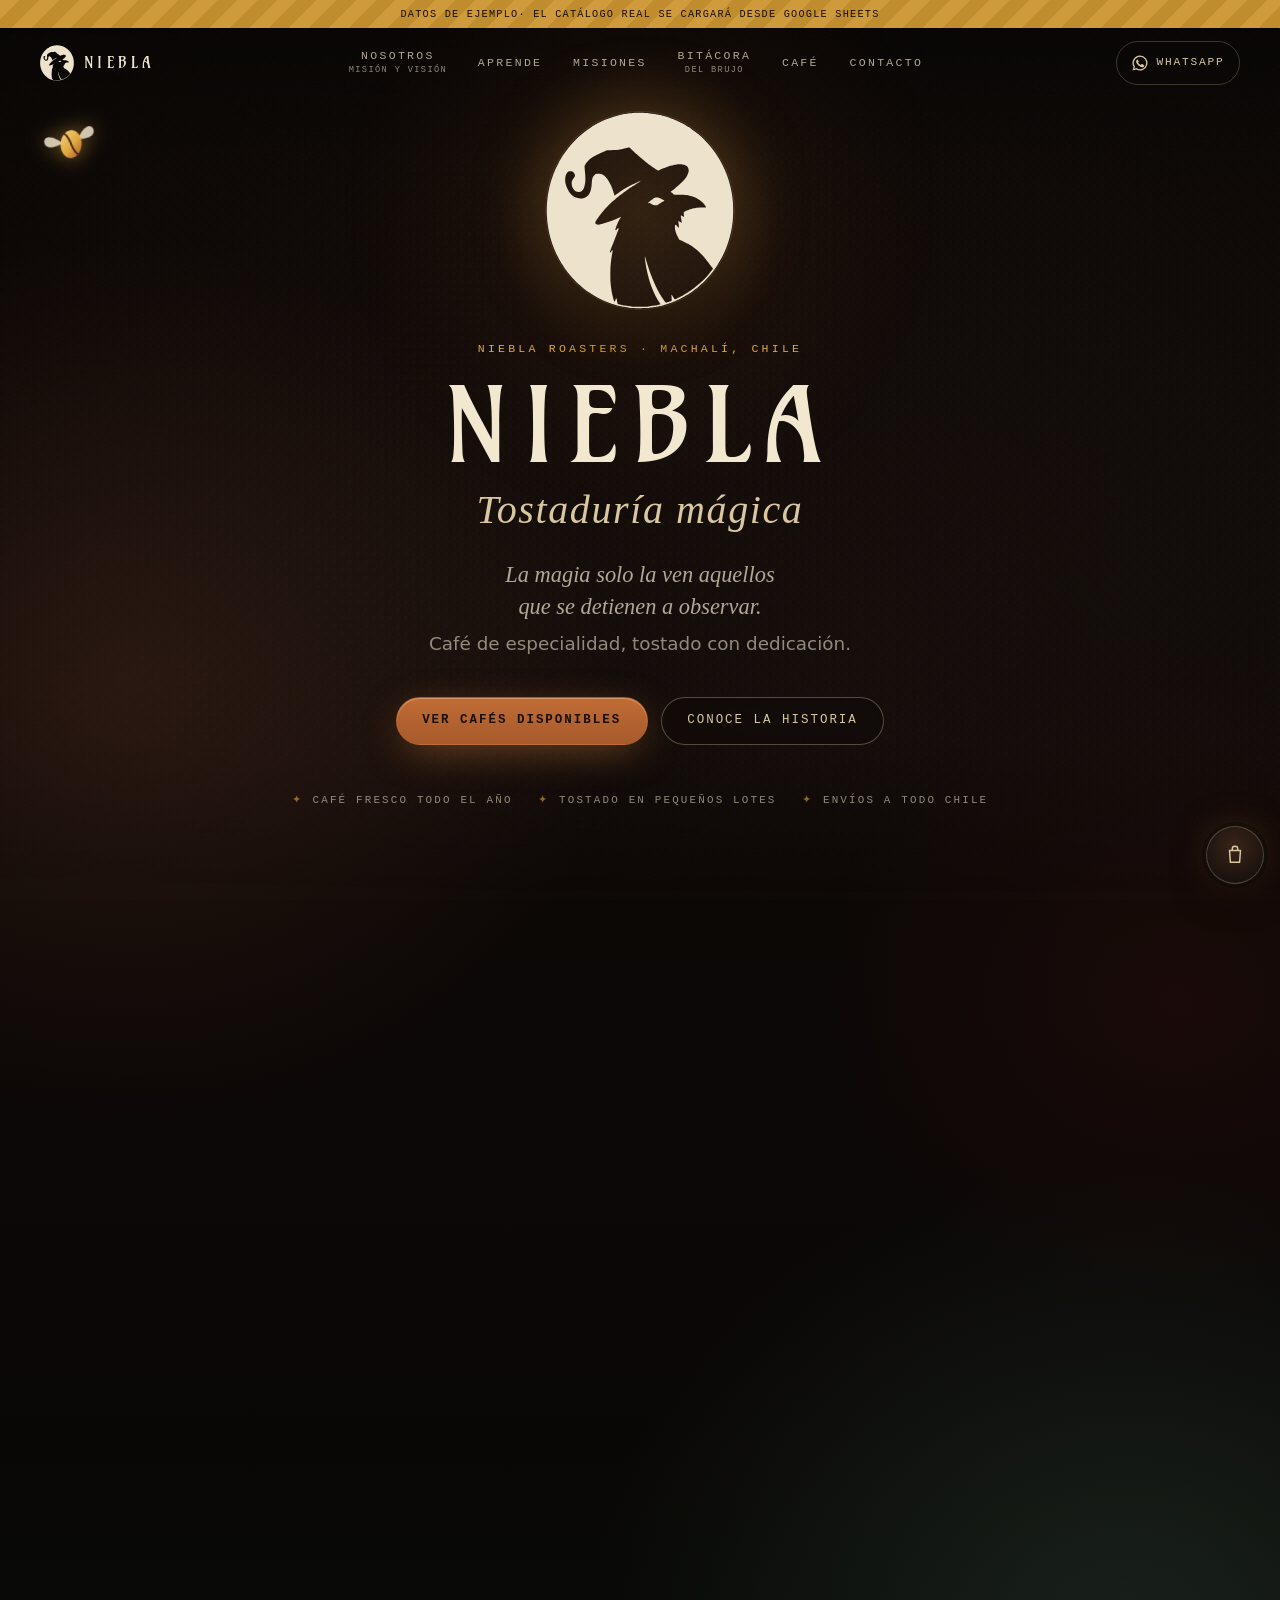
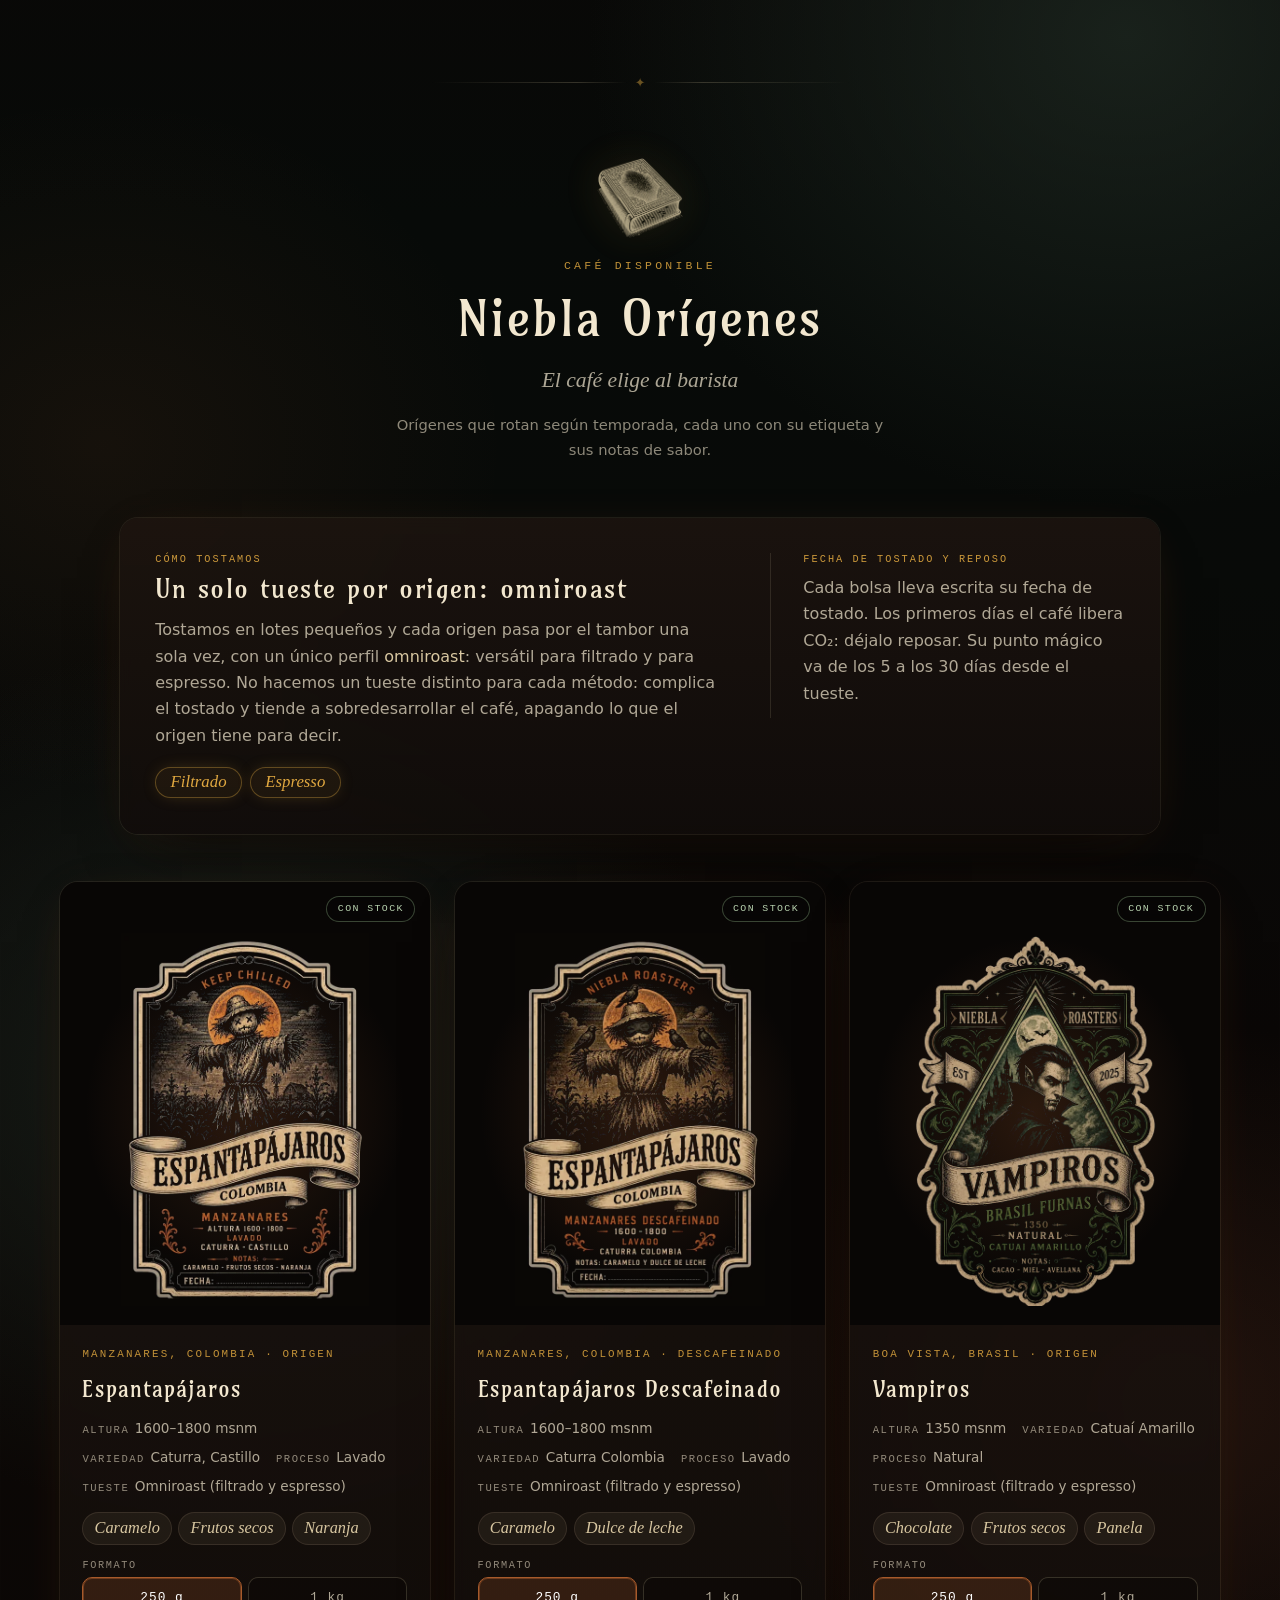
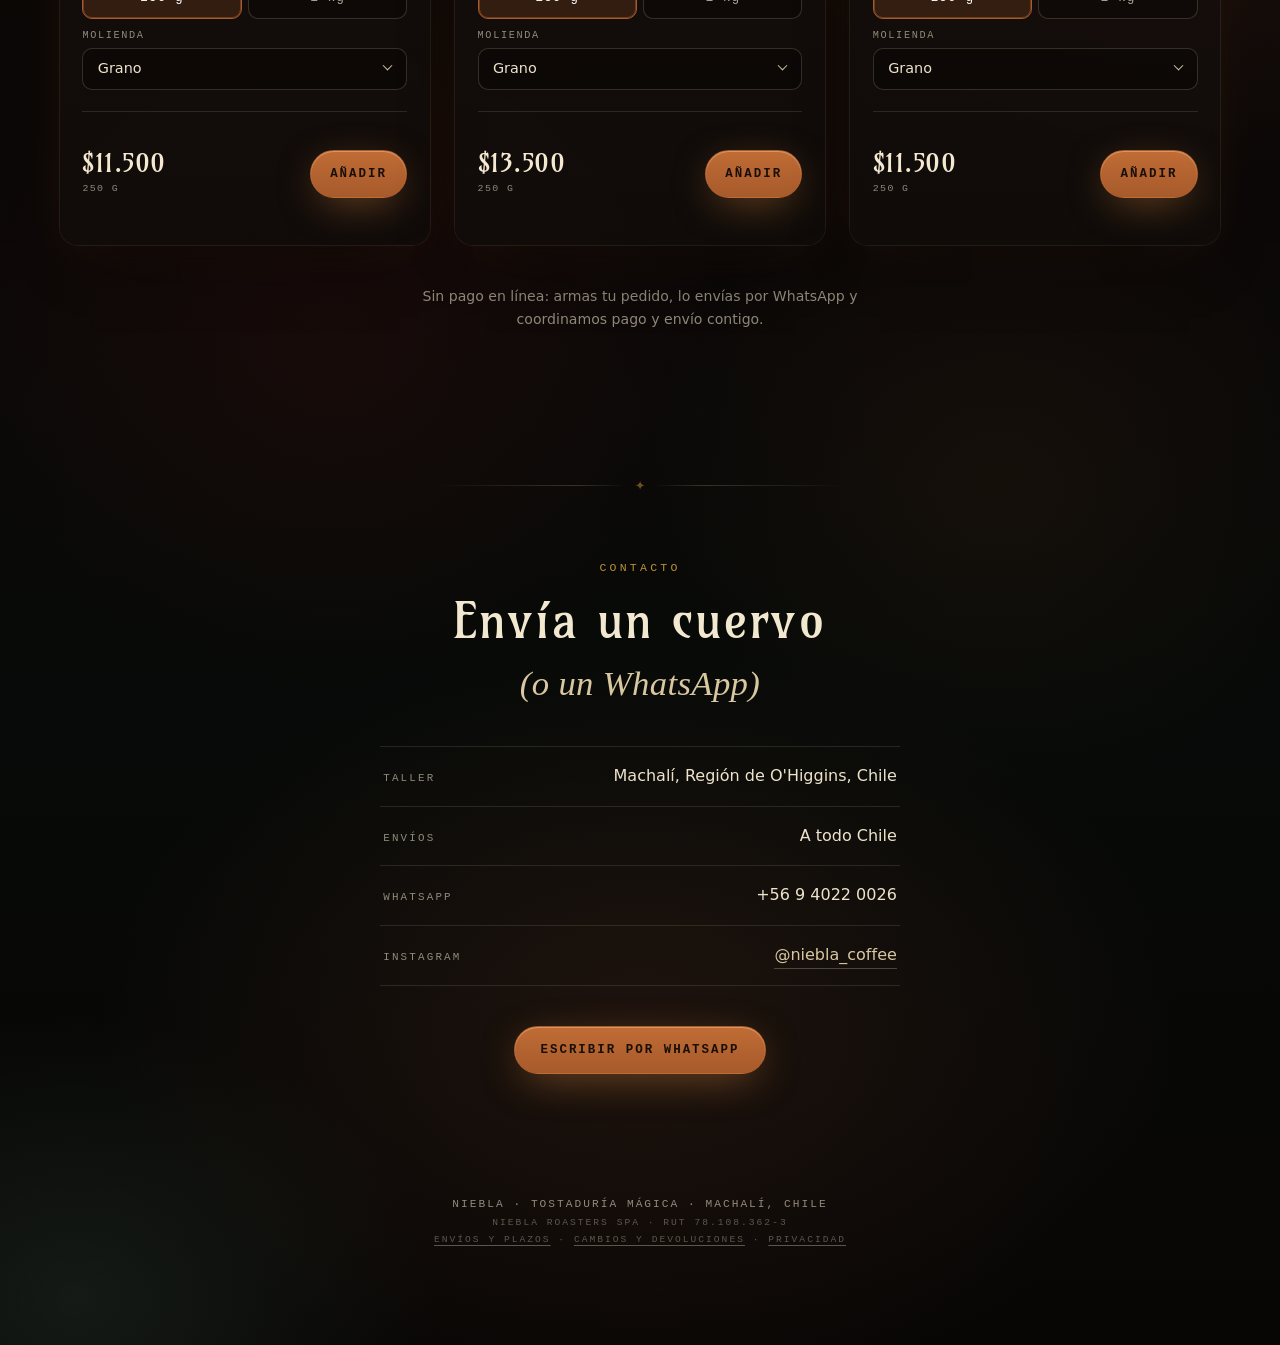
==== commit 0a555a33: "Promo 250 g a $10.000 hasta el 8-nov (precio tachado, burbujas del grano) + atajo del grano con form" ====
--- a/index.html
+++ b/index.html
@@ -30,7 +30,7 @@
   <link rel="preconnect" href="https://fonts.gstatic.com" crossorigin>
   <link rel="preload" href="assets/fonts/amarante.woff2" as="font" type="font/woff2" crossorigin>
   <link href="https://fonts.googleapis.com/css2?family=Cormorant+Garamond:ital,wght@0,400;0,500;1,400;1,500&family=Inter:wght@400;500;600&family=IBM+Plex+Mono:wght@400;500&display=swap" rel="stylesheet">
-  <link rel="stylesheet" href="styles.css?v=20261102k">
+  <link rel="stylesheet" href="styles.css?v=20261102l">
   <script>document.documentElement.classList.add("js")</script>
 
   <script type="application/ld+json">
@@ -492,6 +492,6 @@
     </div>
   </dialog>
 
-  <script src="app.js?v=20261102k" defer></script>
+  <script src="app.js?v=20261102l" defer></script>
 </body>
 </html>
--- a/styles.css
+++ b/styles.css
@@ -344,6 +344,7 @@
 .select::after { content: ""; position: absolute; right: 1rem; top: 50%; width: 7px; height: 7px; border-right: 1.5px solid var(--parchment); border-bottom: 1.5px solid var(--parchment); transform: translateY(-70%) rotate(45deg); pointer-events: none; }
 .product__buy { display: flex; align-items: center; justify-content: space-between; gap: 1rem; margin-top: .4rem; padding-top: 1rem; border-top: 1px solid var(--line); }
 .price { font: 500 1.55rem/1 var(--f-title); letter-spacing: .02em; color: #F4E9D0; }
+.price__was { font-size: .62em; color: var(--ink-faint); text-decoration-thickness: 1px; margin-right: .2em; }
 .price small { display: block; font: 400 .62rem/1.4 var(--f-mono); letter-spacing: .14em; color: var(--ink-faint); text-transform: uppercase; margin-top: .3rem; }
 .product__buy .btn { padding-inline: 1.2rem; }
 .product.is-out .product__media { filter: grayscale(.8) brightness(.7); }
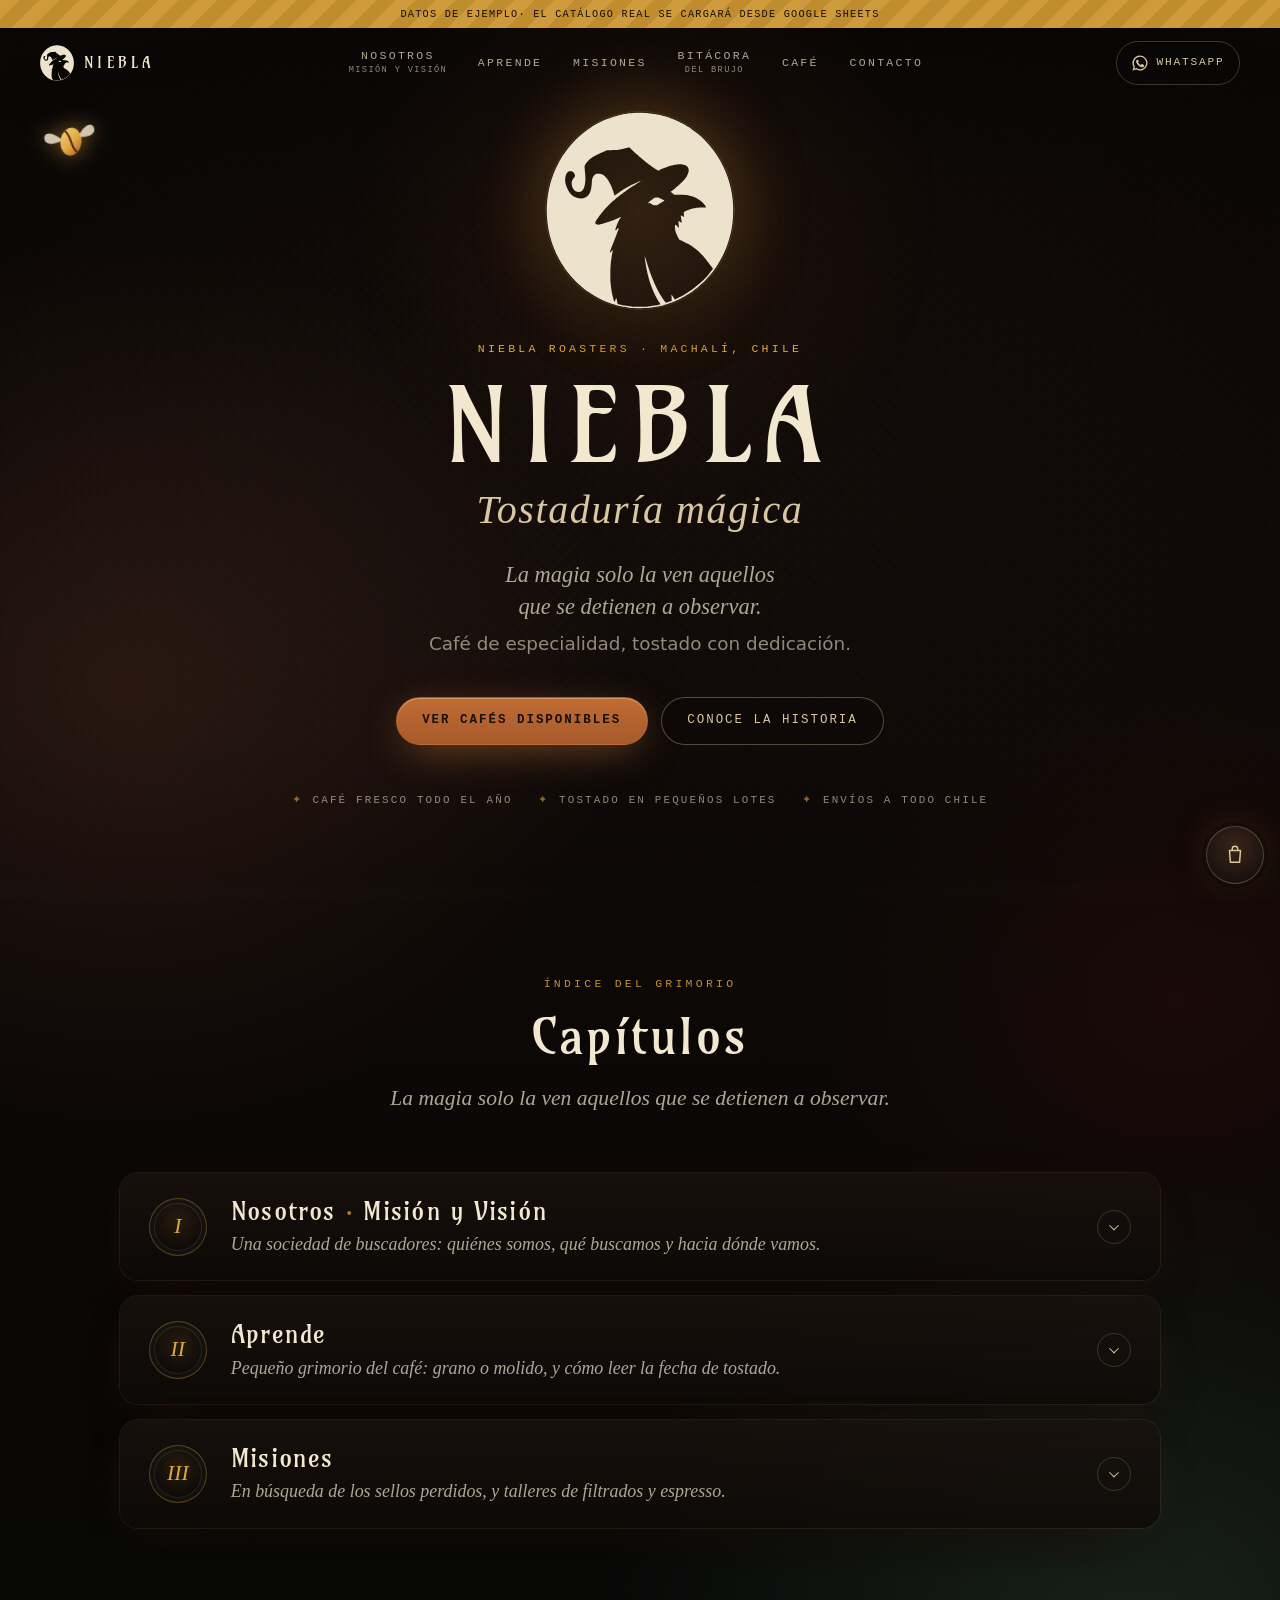
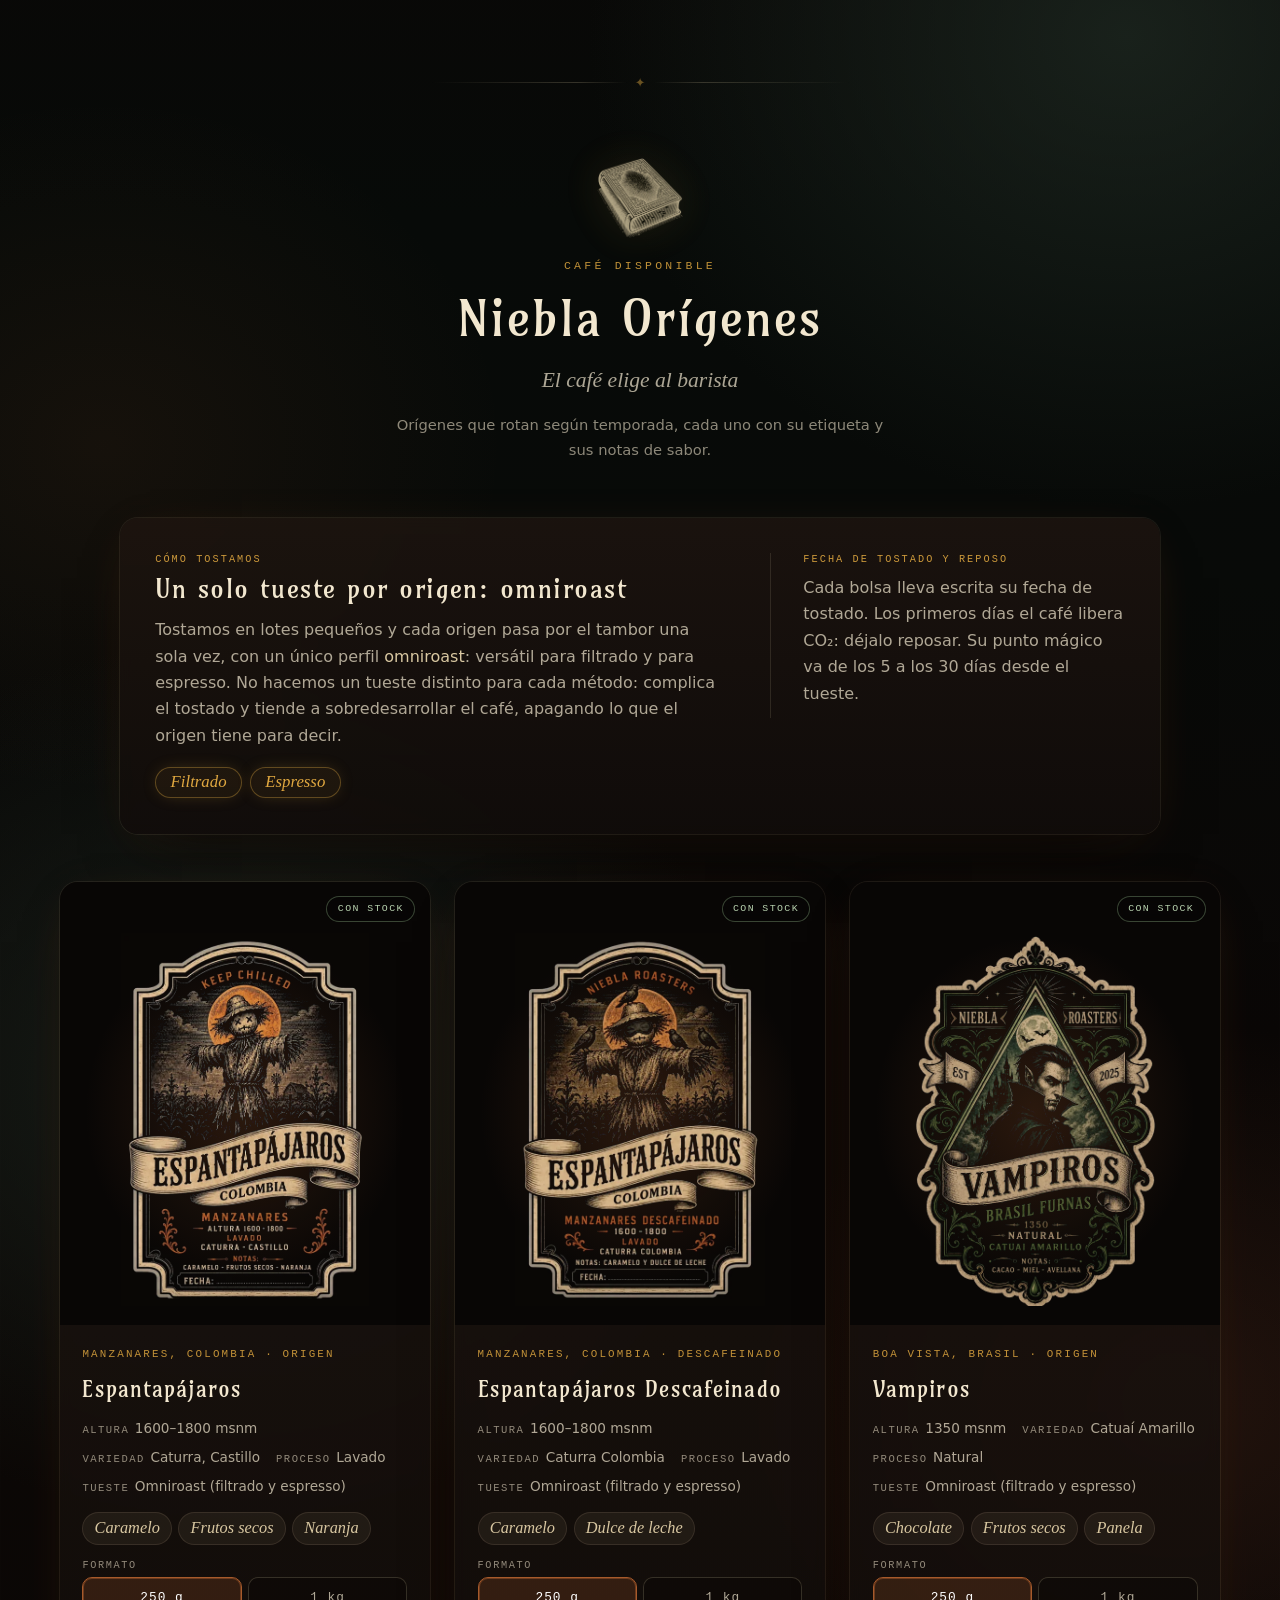
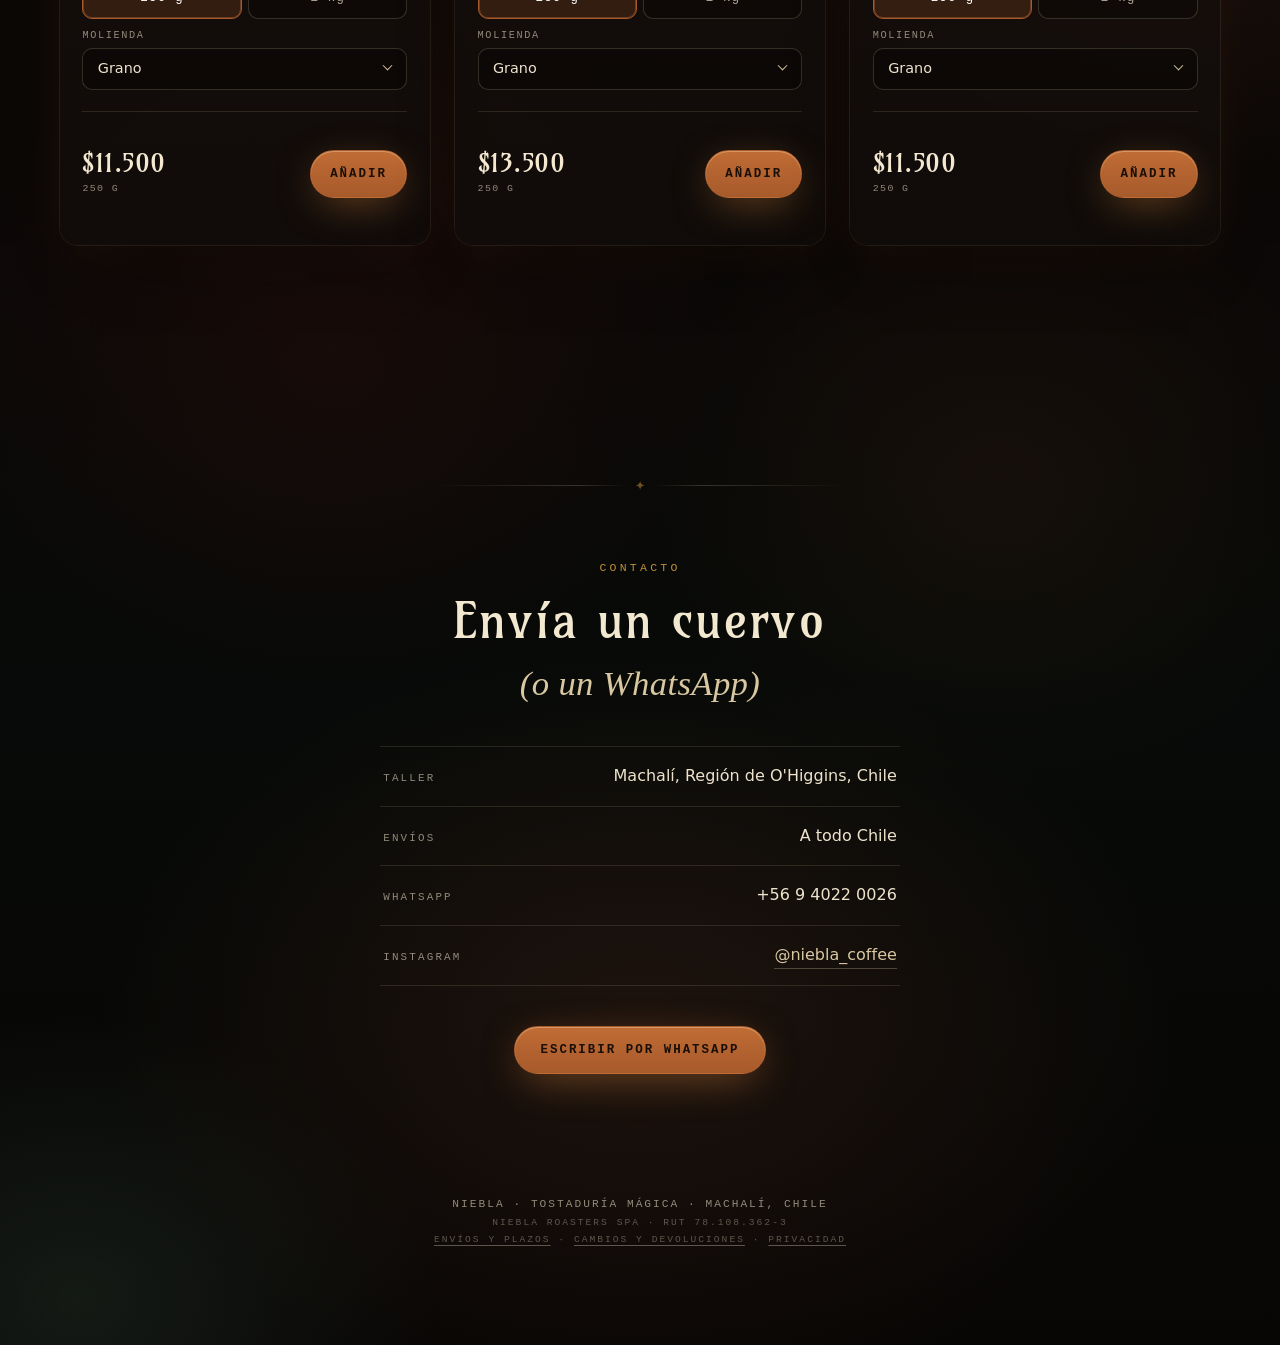
==== commit 70445e3b: "Promo 250 g: Decaf queda a precio normal" ====
--- a/index.html
+++ b/index.html
@@ -30,7 +30,7 @@
   <link rel="preconnect" href="https://fonts.gstatic.com" crossorigin>
   <link rel="preload" href="assets/fonts/amarante.woff2" as="font" type="font/woff2" crossorigin>
   <link href="https://fonts.googleapis.com/css2?family=Cormorant+Garamond:ital,wght@0,400;0,500;1,400;1,500&family=Inter:wght@400;500;600&family=IBM+Plex+Mono:wght@400;500&display=swap" rel="stylesheet">
-  <link rel="stylesheet" href="styles.css?v=20261102l">
+  <link rel="stylesheet" href="styles.css?v=20261102m">
   <script>document.documentElement.classList.add("js")</script>
 
   <script type="application/ld+json">
@@ -492,6 +492,6 @@
     </div>
   </dialog>
 
-  <script src="app.js?v=20261102l" defer></script>
+  <script src="app.js?v=20261102m" defer></script>
 </body>
 </html>
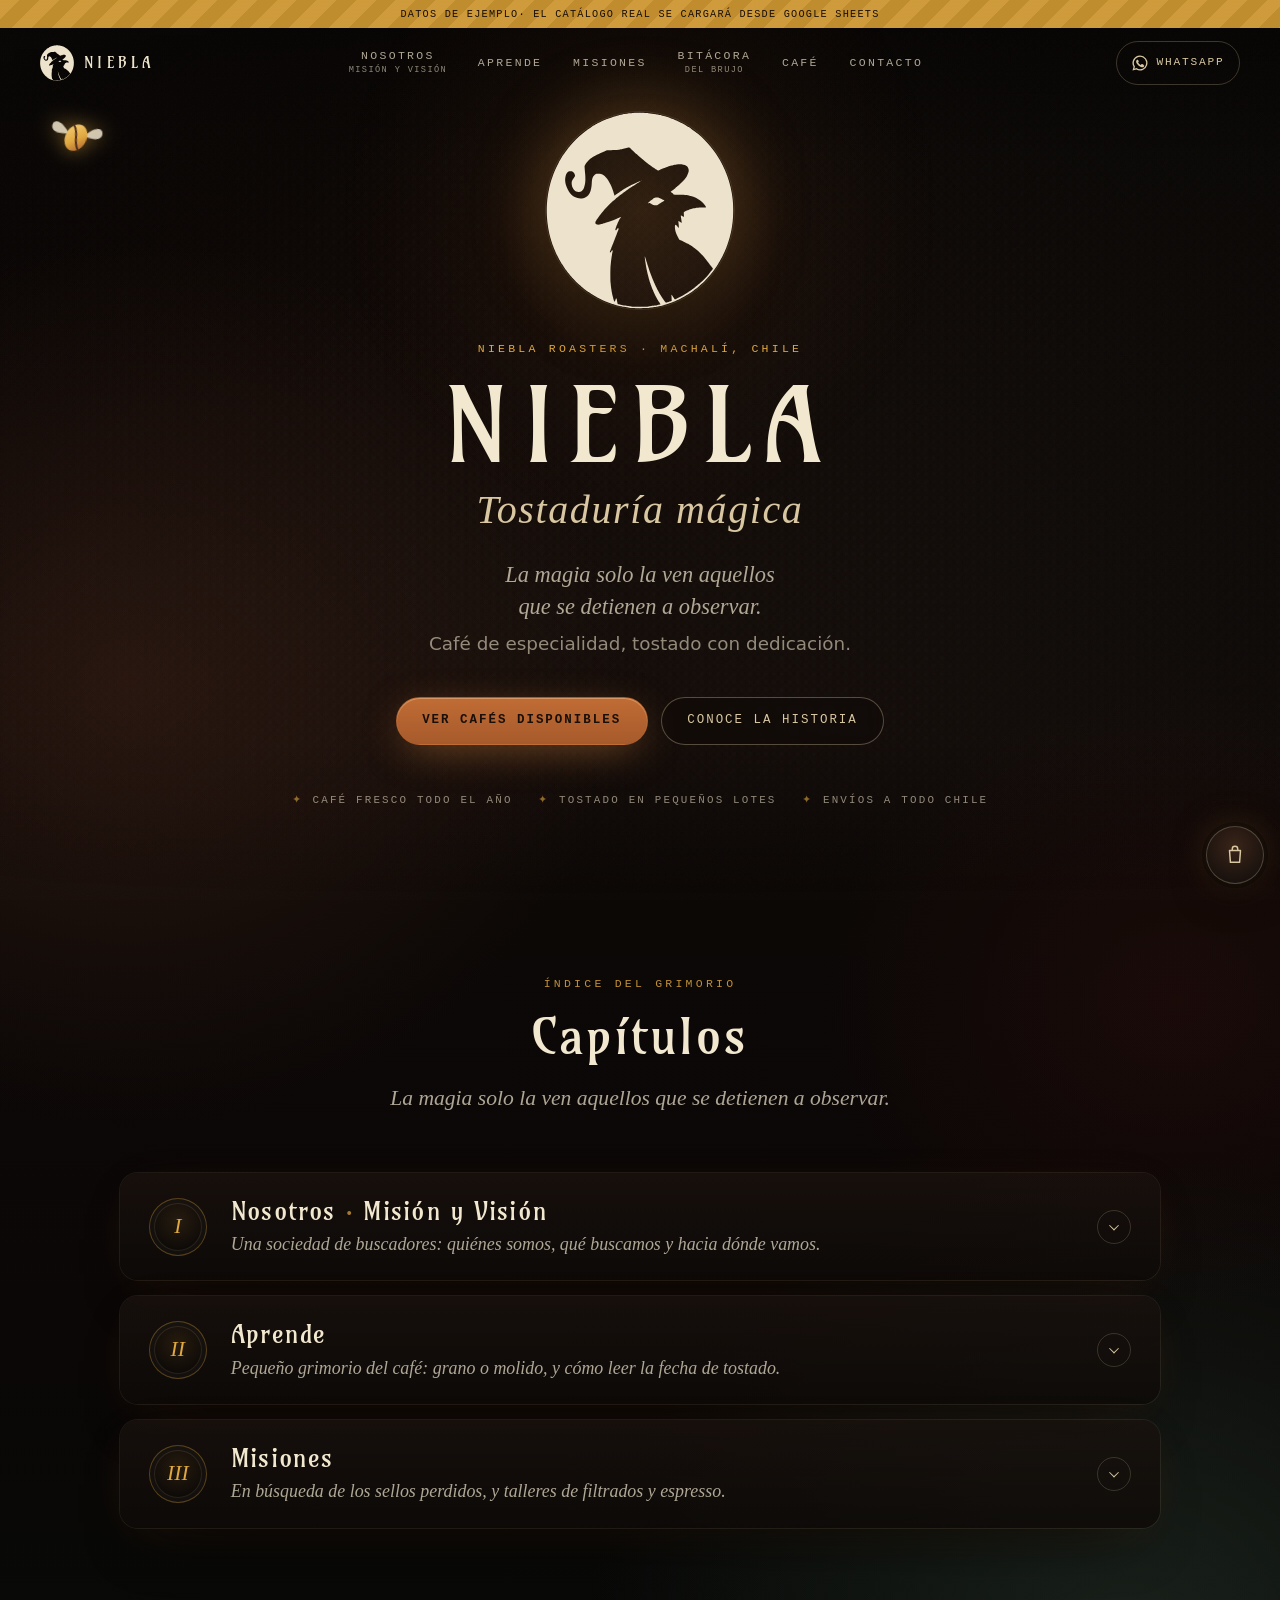
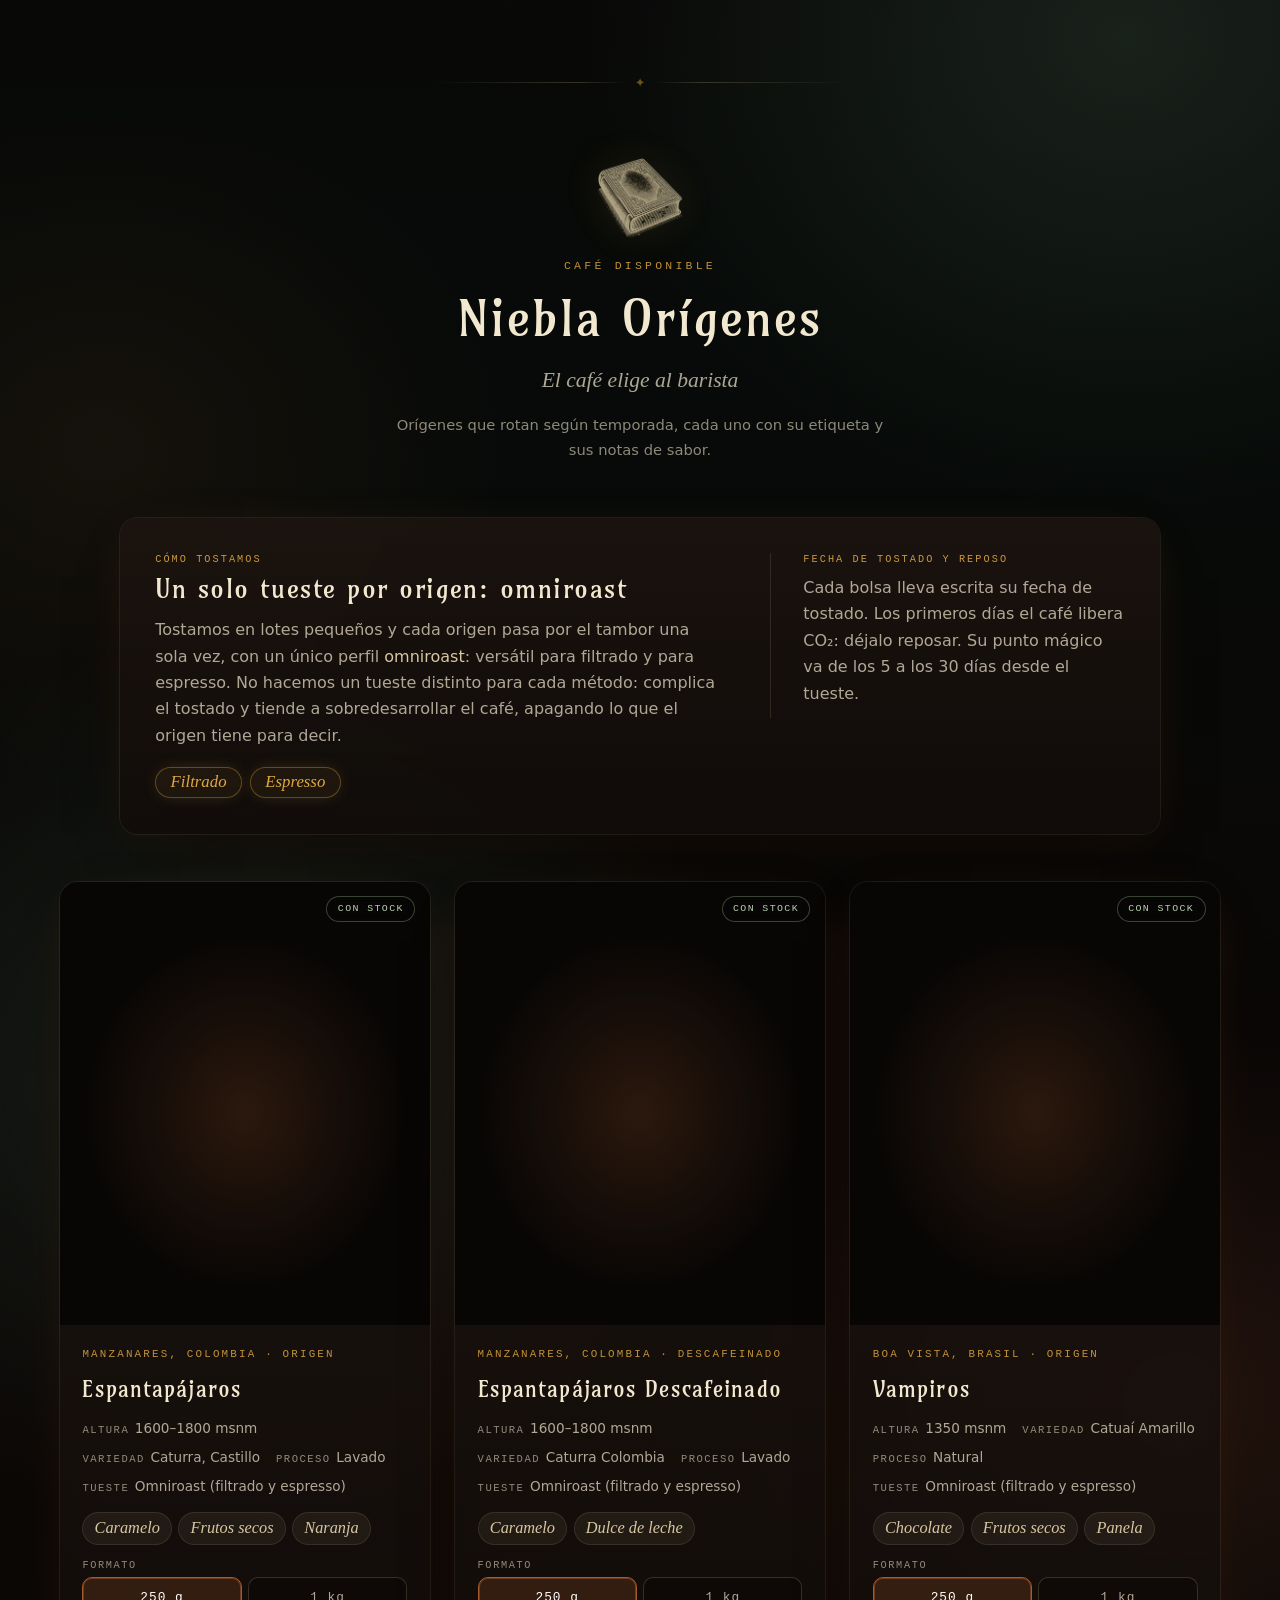
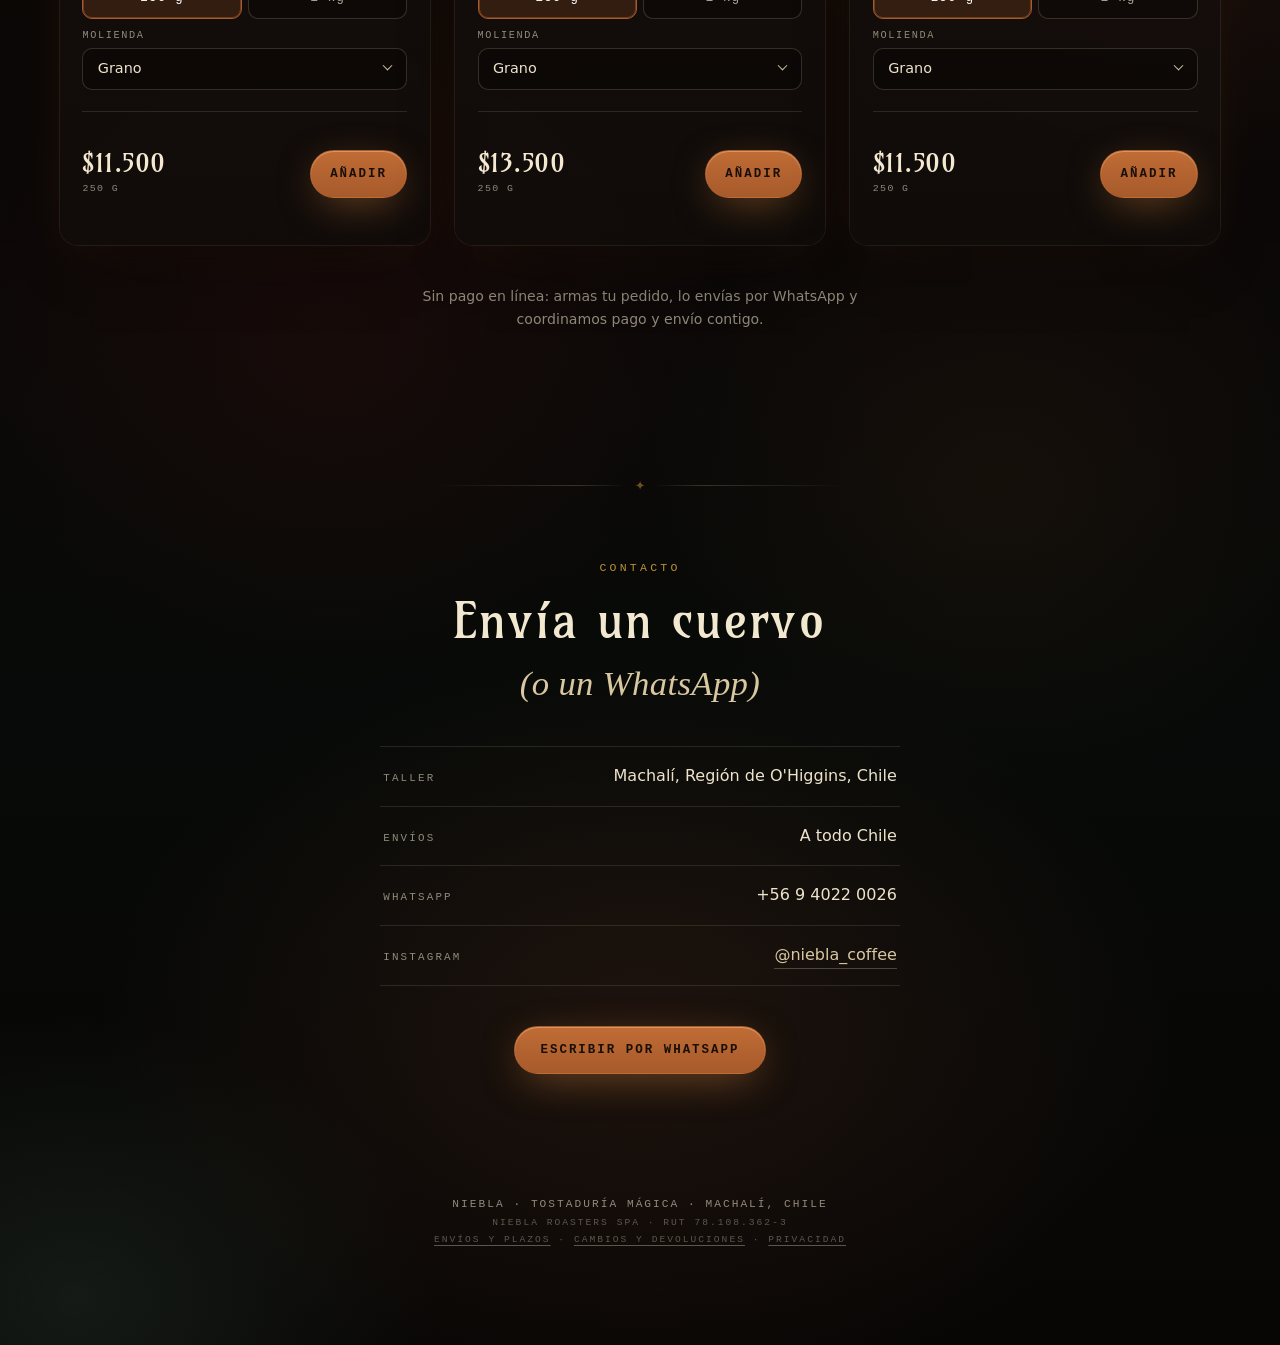
==== commit aa98c8d1: "Grano: vuela por toda la pantalla hasta que empieza el scroll; ahí su área queda fija en la portada " ====
--- a/index.html
+++ b/index.html
@@ -30,7 +30,7 @@
   <link rel="preconnect" href="https://fonts.gstatic.com" crossorigin>
   <link rel="preload" href="assets/fonts/amarante.woff2" as="font" type="font/woff2" crossorigin>
   <link href="https://fonts.googleapis.com/css2?family=Cormorant+Garamond:ital,wght@0,400;0,500;1,400;1,500&family=Inter:wght@400;500;600&family=IBM+Plex+Mono:wght@400;500&display=swap" rel="stylesheet">
-  <link rel="stylesheet" href="styles.css?v=20261102m">
+  <link rel="stylesheet" href="styles.css?v=20261108c">
   <script>document.documentElement.classList.add("js")</script>
 
   <script type="application/ld+json">
@@ -113,6 +113,19 @@
   <main>
     <!-- PORTADA -->
     <section id="portada" class="hero">
+  <!-- Grano dorado: abre el quiz "Encuentra tu café" -->
+  <div class="bean" id="bean" hidden>
+    <button type="button" class="bean__btn" id="bean-open" aria-label="Encuentra tu café" aria-haspopup="dialog" aria-controls="quiz-dialog">
+      <svg viewBox="0 0 64 48" width="56" height="42" aria-hidden="true" focusable="false">
+        <defs><linearGradient id="bean-g" x1="0" y1="0" x2="1" y2="1"><stop offset="0" stop-color="#F6D27A"/><stop offset=".55" stop-color="#E0A840"/><stop offset="1" stop-color="#A75A2B"/></linearGradient></defs>
+        <g class="bean__wing bean__wing--l"><path d="M22 22 C10 8 2 12 3 19 C4 25 13 26 22 24Z" fill="#EDE3CC" fill-opacity=".85"/><path d="M21 23 C13 15 7 15 6 19" stroke="#D8C7A1" stroke-width="1" fill="none"/></g>
+        <g class="bean__wing bean__wing--r"><path d="M42 22 C54 8 62 12 61 19 C60 25 51 26 42 24Z" fill="#EDE3CC" fill-opacity=".85"/><path d="M43 23 C51 15 57 15 58 19" stroke="#D8C7A1" stroke-width="1" fill="none"/></g>
+        <ellipse cx="32" cy="27" rx="12" ry="16" fill="url(#bean-g)" transform="rotate(18 32 27)"/>
+        <path d="M27 13 C35 20 29 32 37 41" stroke="#4A281B" stroke-width="2.2" fill="none" stroke-linecap="round"/>
+      </svg>
+    </button>
+  </div>
+  <div class="bean-say" id="bean-say" aria-hidden="true" hidden><span id="bean-say-txt"></span></div>
       <div class="hero__inner">
         <div class="hero__medallion reveal">
           <img src="assets/niebla-emblema.svg" alt="Niebla" width="200" height="210">
@@ -470,19 +483,6 @@
 
   <div class="toast" id="toast" role="status" aria-live="polite"></div>
 
-  <!-- Grano dorado: abre el quiz "Encuentra tu café" -->
-  <div class="bean" id="bean" hidden>
-    <button type="button" class="bean__btn" id="bean-open" aria-label="Encuentra tu café" aria-haspopup="dialog" aria-controls="quiz-dialog">
-      <svg viewBox="0 0 64 48" width="56" height="42" aria-hidden="true" focusable="false">
-        <defs><linearGradient id="bean-g" x1="0" y1="0" x2="1" y2="1"><stop offset="0" stop-color="#F6D27A"/><stop offset=".55" stop-color="#E0A840"/><stop offset="1" stop-color="#A75A2B"/></linearGradient></defs>
-        <g class="bean__wing bean__wing--l"><path d="M22 22 C10 8 2 12 3 19 C4 25 13 26 22 24Z" fill="#EDE3CC" fill-opacity=".85"/><path d="M21 23 C13 15 7 15 6 19" stroke="#D8C7A1" stroke-width="1" fill="none"/></g>
-        <g class="bean__wing bean__wing--r"><path d="M42 22 C54 8 62 12 61 19 C60 25 51 26 42 24Z" fill="#EDE3CC" fill-opacity=".85"/><path d="M43 23 C51 15 57 15 58 19" stroke="#D8C7A1" stroke-width="1" fill="none"/></g>
-        <ellipse cx="32" cy="27" rx="12" ry="16" fill="url(#bean-g)" transform="rotate(18 32 27)"/>
-        <path d="M27 13 C35 20 29 32 37 41" stroke="#4A281B" stroke-width="2.2" fill="none" stroke-linecap="round"/>
-      </svg>
-    </button>
-  </div>
-  <div class="bean-say" id="bean-say" aria-hidden="true" hidden><span id="bean-say-txt"></span></div>
   <dialog class="quiz-dialog" id="quiz-dialog" aria-labelledby="quiz-title">
     <div id="quiz" class="card quiz">
       <button type="button" class="quiz-dialog__close" id="quiz-close" aria-label="Cerrar">×</button>
@@ -492,6 +492,6 @@
     </div>
   </dialog>
 
-  <script src="app.js?v=20261102m" defer></script>
+  <script src="app.js?v=20261108c" defer></script>
 </body>
 </html>
--- a/styles.css
+++ b/styles.css
@@ -700,6 +700,7 @@
 
 /* ---------- Grano dorado + diálogo del quiz ---------- */
 .bean { position: fixed; left: 0; top: 0; z-index: 49; will-change: transform; }
+.bean.is-docked { transform: none !important; left: max(1rem, env(safe-area-inset-left)); top: auto; bottom: max(1rem, env(safe-area-inset-bottom)); }
 .bean__btn { display: grid; place-items: center; width: 64px; height: 56px; padding: 0; border: 0; background: none; cursor: pointer; filter: drop-shadow(0 0 10px rgba(224, 168, 64, .55)); }
 .bean__btn:focus-visible { outline: 2px solid var(--gold); outline-offset: 2px; border-radius: 12px; }
 .bean__wing { transform-box: fill-box; animation: bean-flap .34s ease-in-out infinite; }
@@ -711,8 +712,6 @@
 @keyframes bean-flap-r { 0%, 100% { transform: scaleY(1) rotate(0); } 50% { transform: scaleY(.45) rotate(6deg); } }
 .bean__dock { position: absolute; top: -6px; right: -6px; width: 24px; height: 24px; border-radius: 999px; border: 1px solid rgba(216, 199, 161, .35); background: rgba(8, 6, 5, .8); color: var(--parchment); font-size: .9rem; line-height: 1; cursor: pointer; }
 .bean__dock::before { content: ""; position: absolute; inset: -10px; } /* área táctil 44px */
-.bean.is-docked { transform: none !important; left: max(1rem, env(safe-area-inset-left)); top: auto; bottom: max(1rem, env(safe-area-inset-bottom)); }
-.bean.is-docked .bean__dock { display: none; }
 body.cart-open .bean, body:has(.menu.is-open) .bean, body.cart-open .bean-say, body:has(.menu.is-open) .bean-say { display: none; }
 .bean-say { position: fixed; left: 0; top: 0; z-index: 49; max-width: min(200px, 60vw); padding: .55rem .85rem; border-radius: 16px; background: var(--parchment, #EDE3CC); color: #2a1a12; font-family: Georgia, "Times New Roman", serif; font-style: italic; font-size: .95rem; line-height: 1.3; box-shadow: 0 6px 22px rgba(0, 0, 0, .45), 0 0 14px rgba(224, 168, 64, .25); cursor: pointer; opacity: 0; transition: opacity .3s ease; }
 .bean-say.is-on { opacity: 1; }
@@ -721,7 +720,7 @@
 .quiz-dialog { width: min(640px, calc(100% - 2rem)); max-height: calc(100% - 2rem); padding: 0; border: 0; background: none; color: inherit; overflow: auto; }
 .quiz-dialog::backdrop { background: rgba(5, 5, 6, .6); backdrop-filter: blur(3px); }
 .quiz-dialog__close { position: absolute; top: .6rem; right: .6rem; z-index: 1; width: 44px; height: 44px; border-radius: 999px; border: 1px solid rgba(216, 199, 161, .2); background: rgba(8, 6, 5, .45); color: var(--parchment); font-size: 1.3rem; cursor: pointer; }
-@media (prefers-reduced-motion: reduce) { .bean__wing { animation: none; } }
+@media (prefers-reduced-motion: reduce) { .bean__wing, .bean { animation: none; } }
 .cart-rec { display: block; width: 100%; margin: .6rem 0 0; padding: .7rem .9rem; min-height: 44px; text-align: left; border-radius: 10px; border: 1px dashed rgba(216, 199, 161, .25); background: none; color: var(--ink-soft); font-size: .85rem; cursor: pointer; }
 .cart-rec[hidden] { display: none; }
 .cart-rec:disabled { cursor: default; opacity: .7; }
